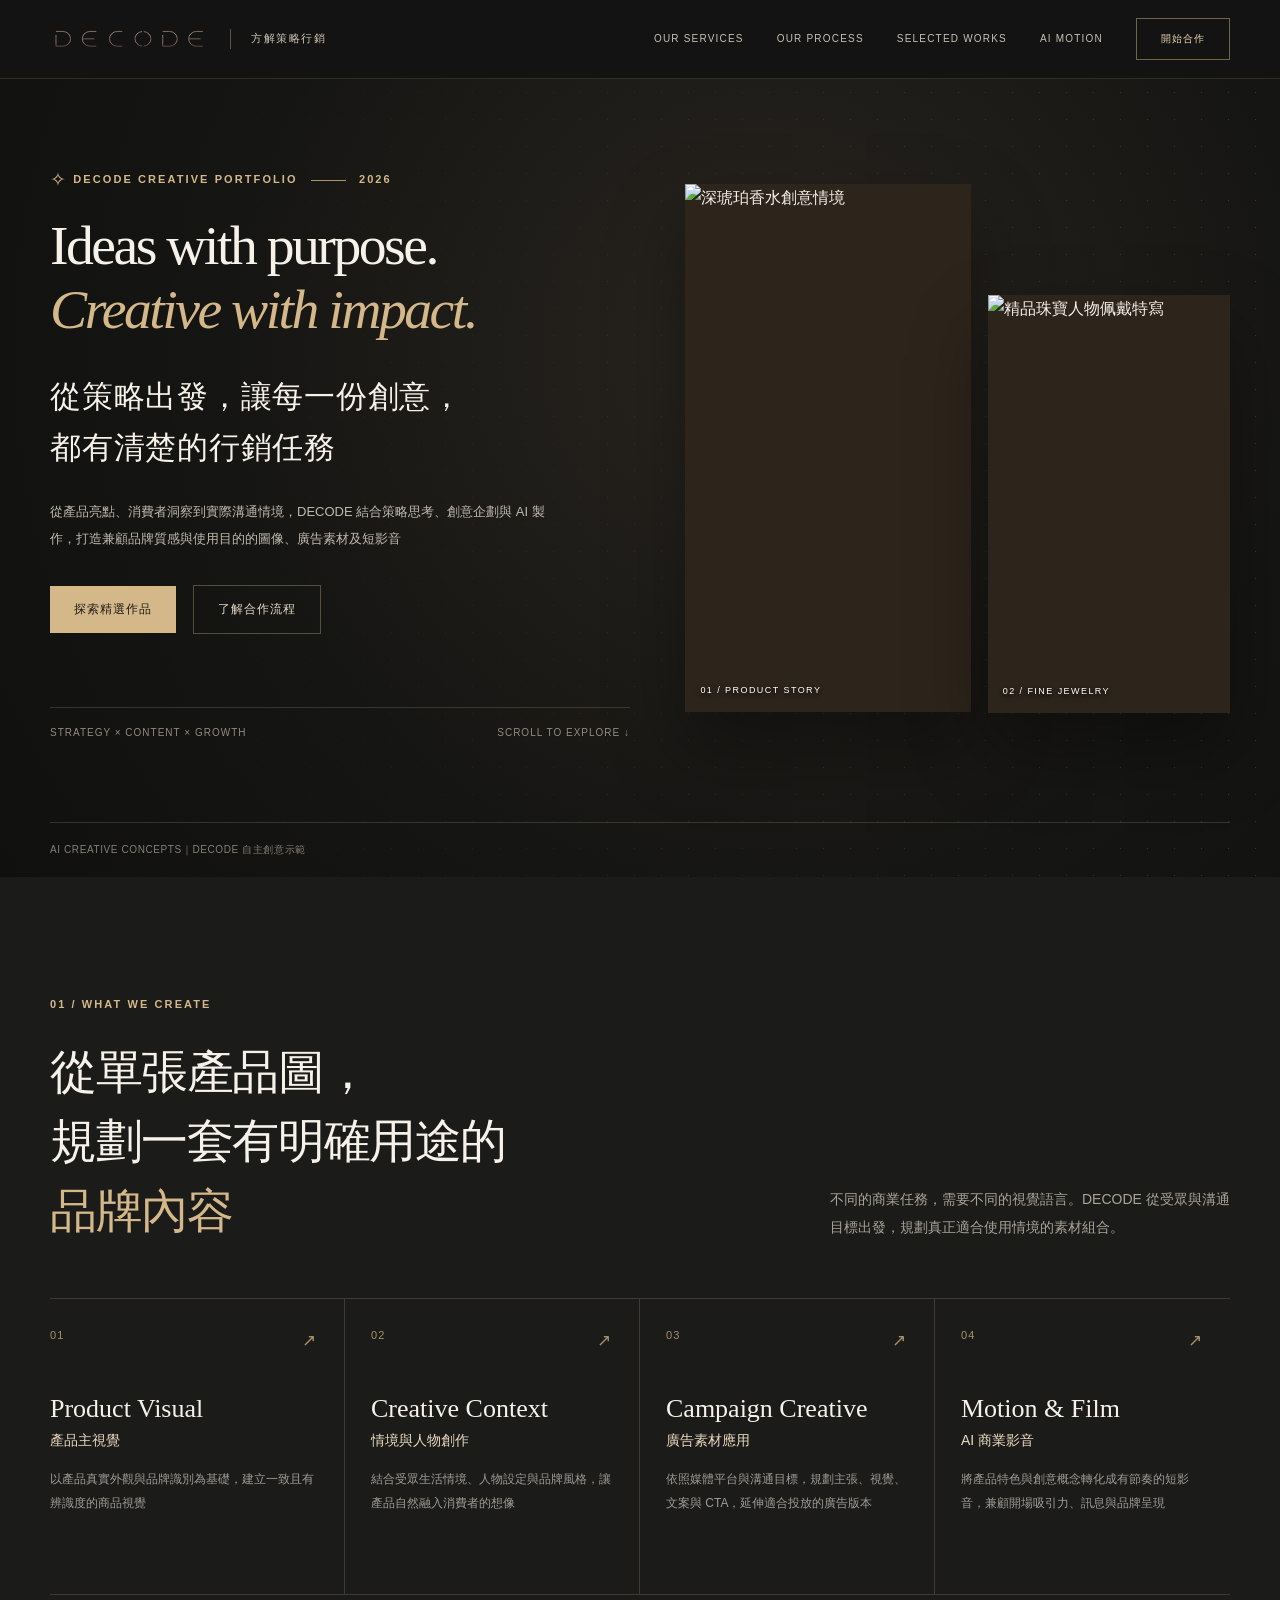
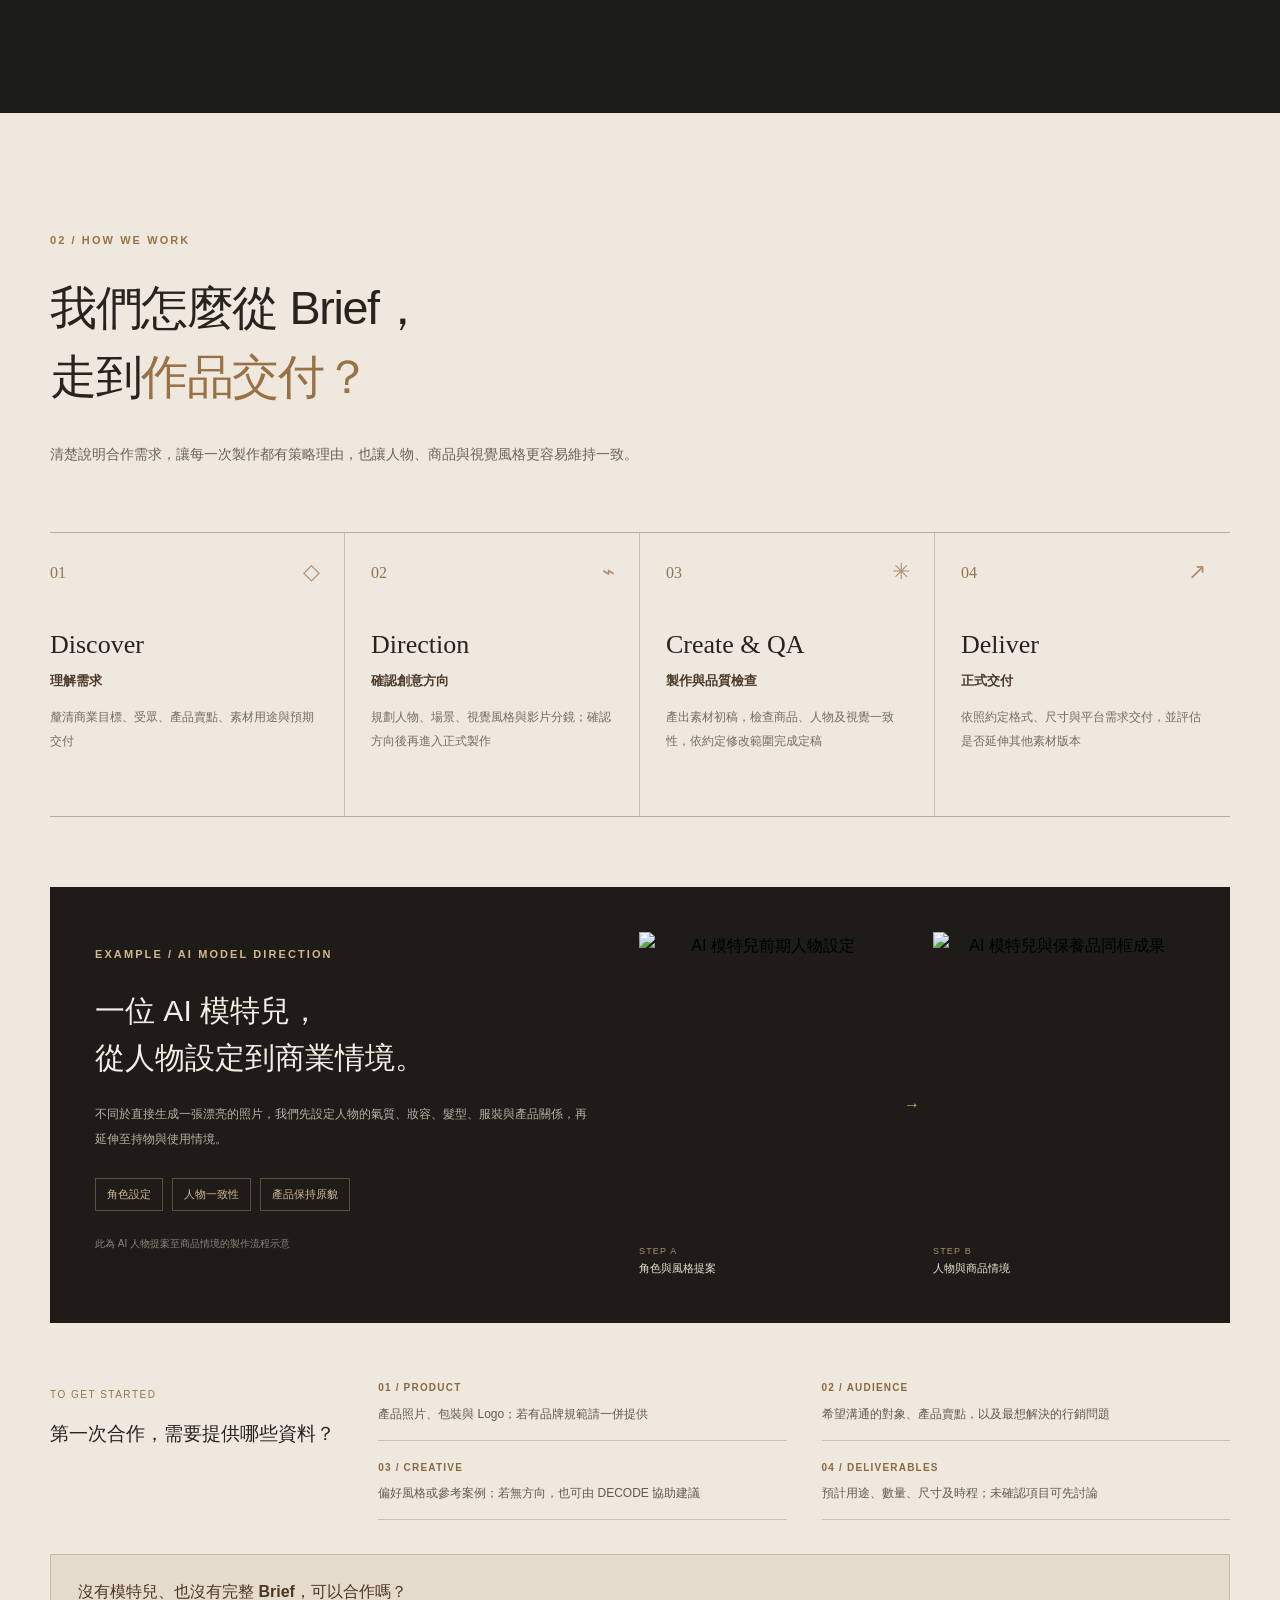
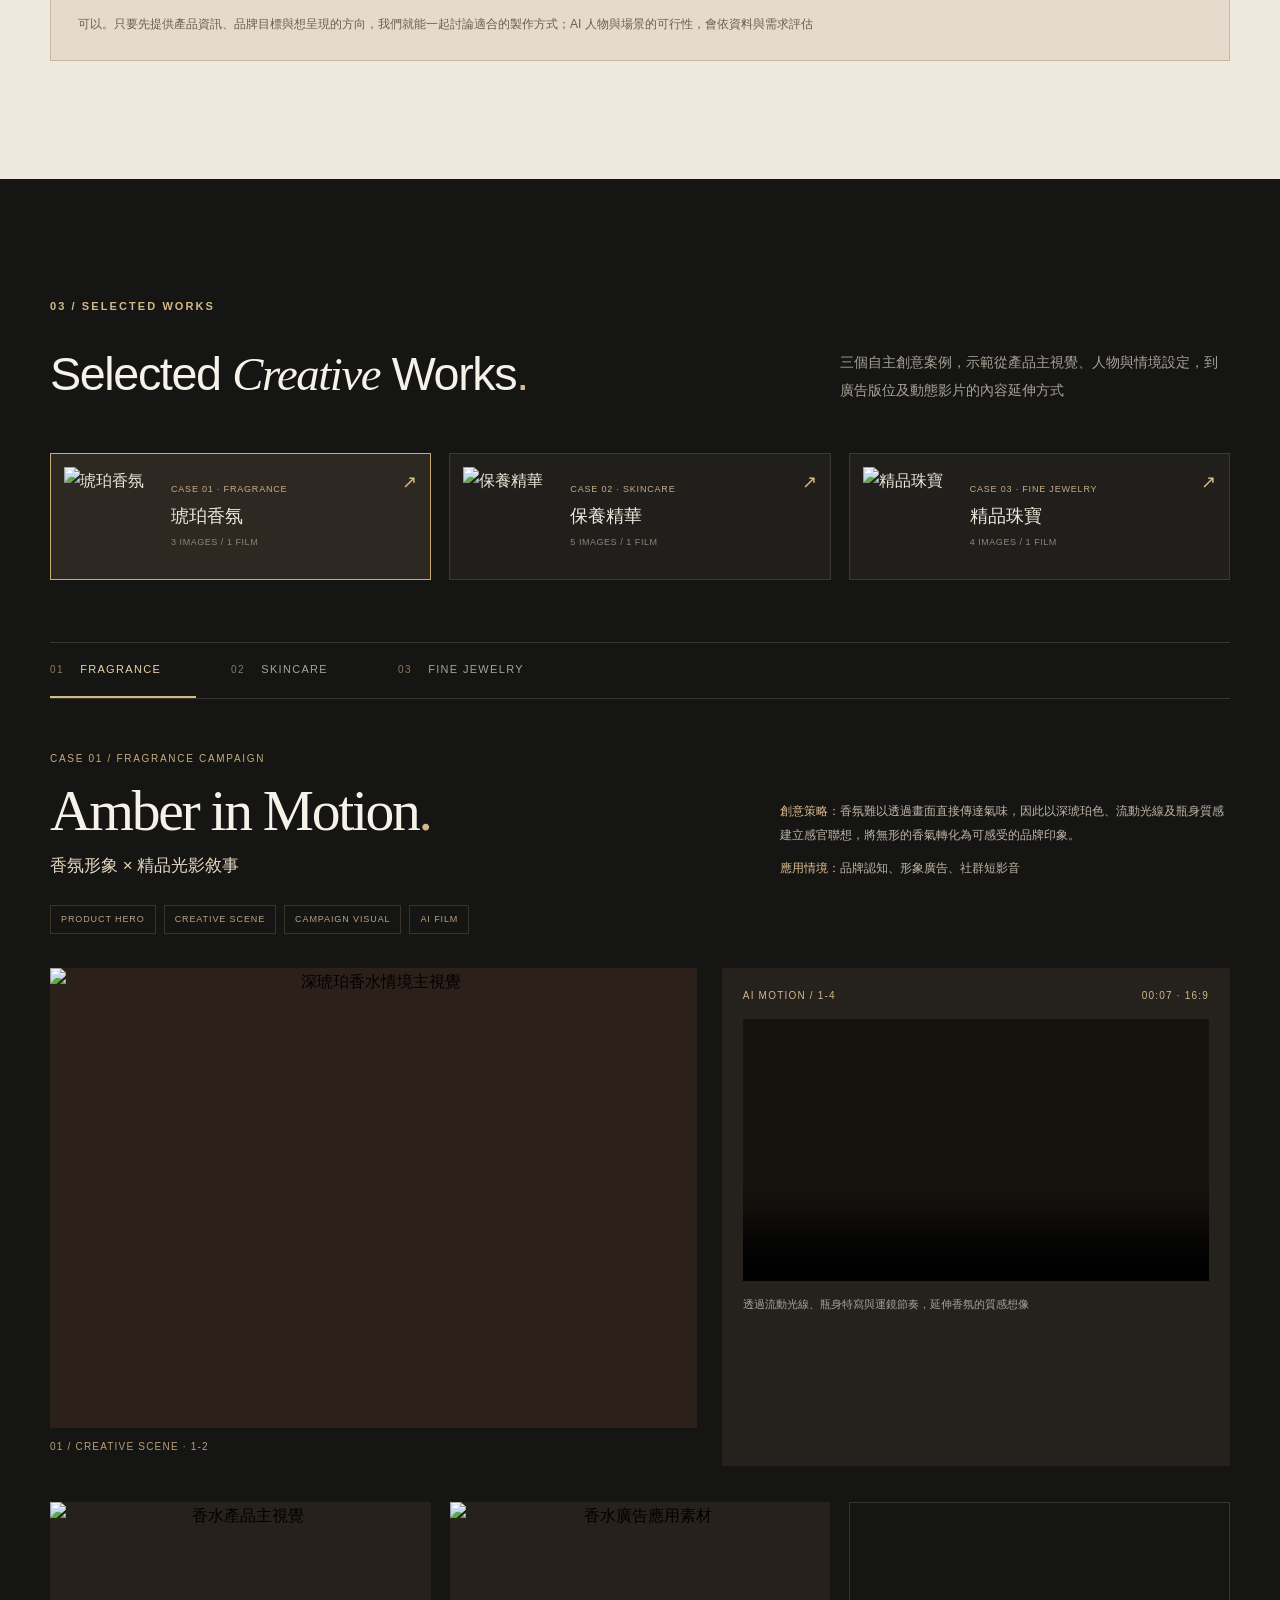
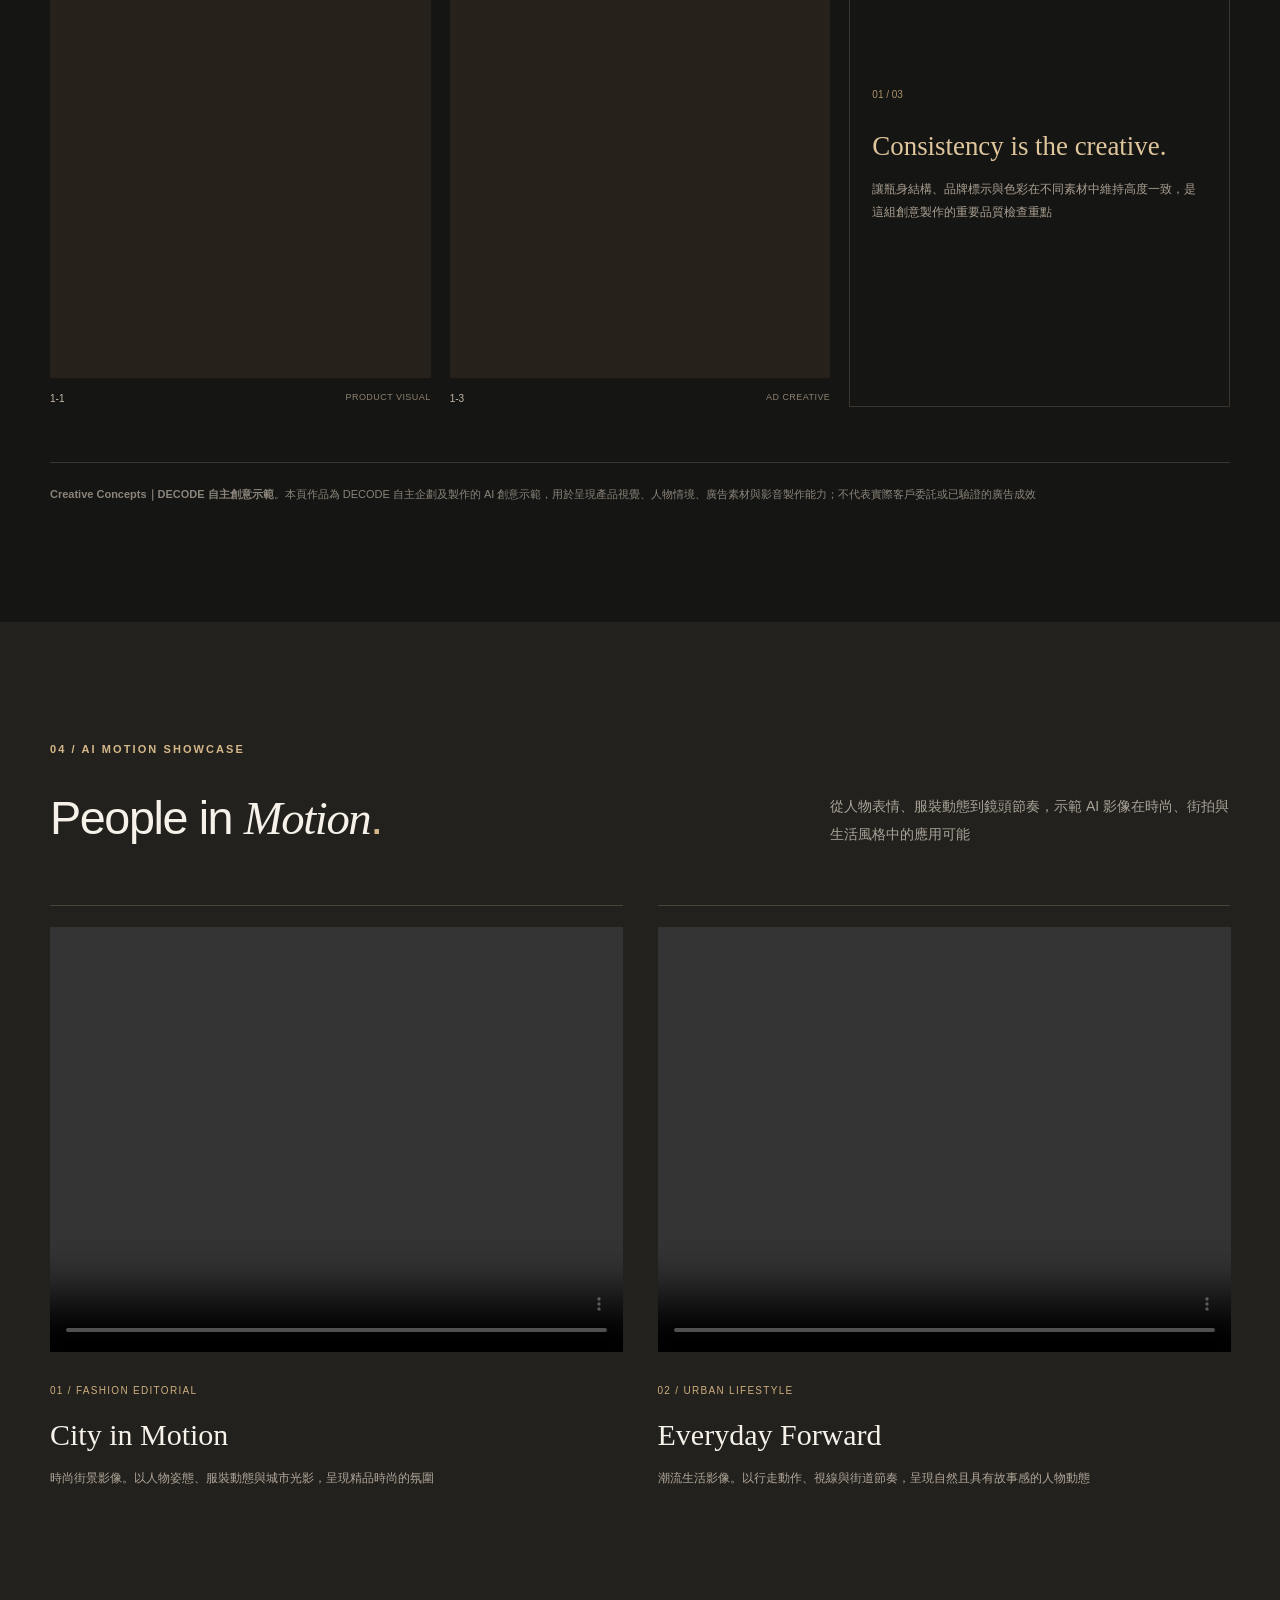
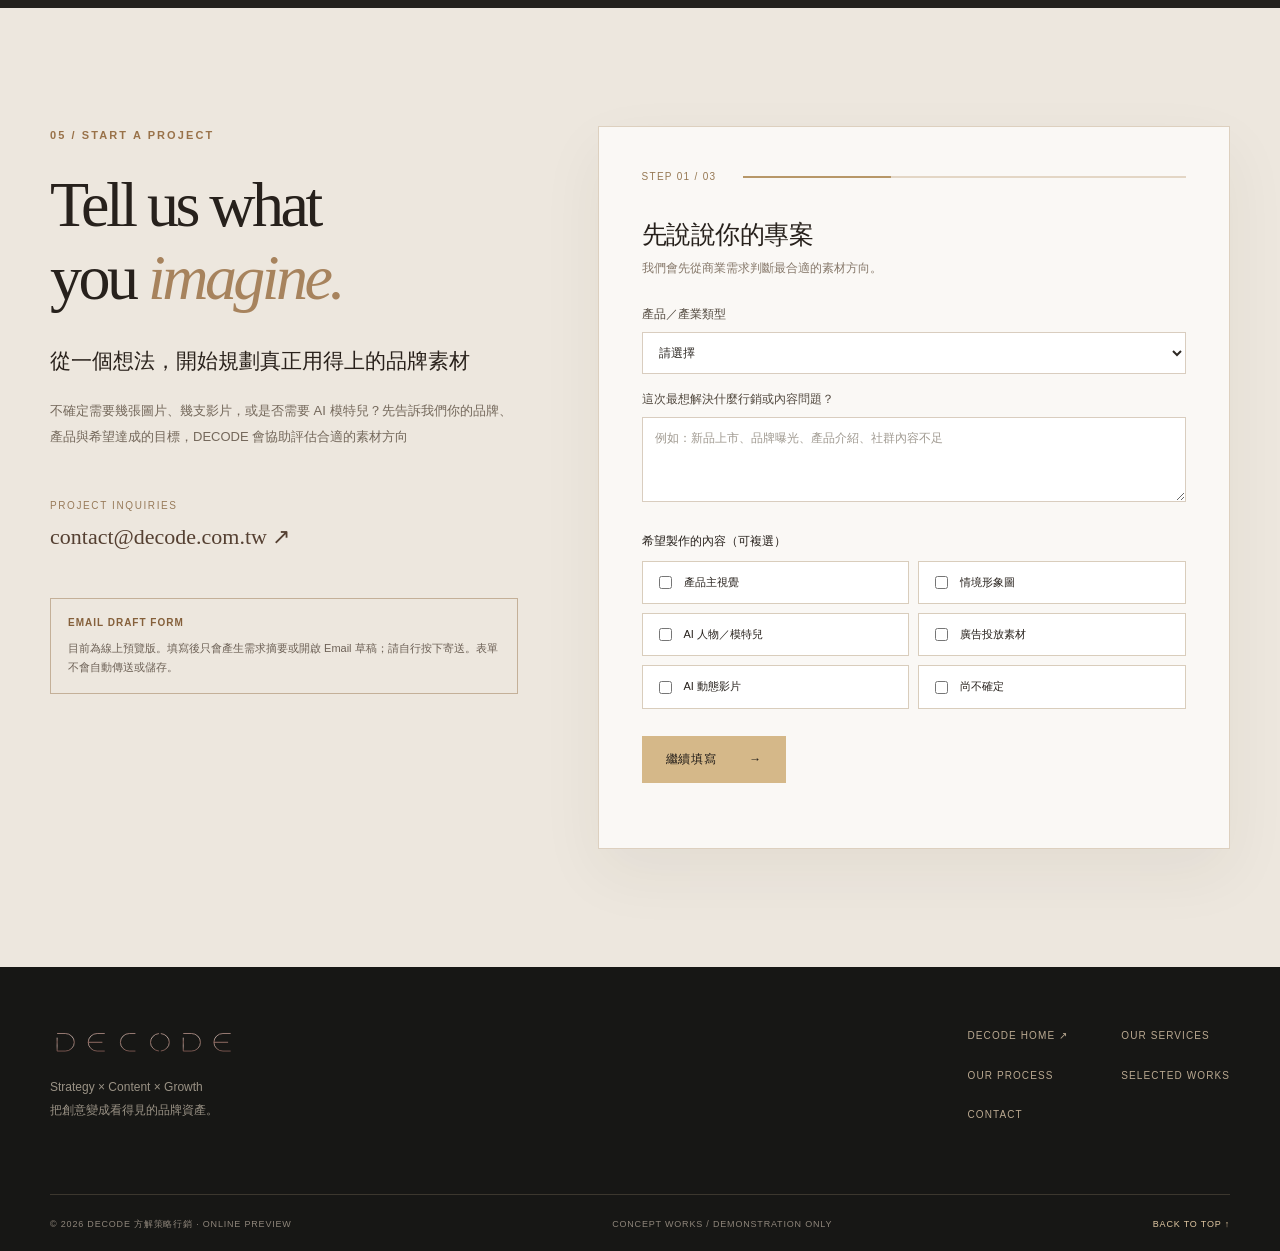
==== cases-preview/index.html @ 217113fa "Apply reviewed CASES V3 copy and approved inquiry form changes; preserve undecided content" ====
<!doctype html>
<html lang="zh-Hant">
<head>
<meta charset="utf-8">
<meta name="viewport" content="width=device-width, initial-scale=1">
<meta name="theme-color" content="#151515"><meta name="robots" content="noindex,nofollow">
<meta name="description" content="DECODE 方解策略行銷｜AI 靜態與動態產品視覺作品、品牌創意製作流程與合作洽詢。">
<title>CASES｜DECODE 方解策略行銷 — 線上預覽</title>
<link rel="icon" href="/assets/decode-rose-gold.svg" type="image/svg+xml"><link rel="preconnect" href="https://d2ol7oe51mr4n9.cloudfront.net" crossorigin>
<style>
:root{--dark:#151513;--dark2:#1d1d1b;--dark3:#25241f;--gold:#d5b889;--gold-soft:#e6d1b4;--ivory:#f6f1e9;--sand:#e9e2d7;--ink:#27231f;--muted:#ada89f;--hairline:rgba(225,201,162,.18);--serif:Georgia,'Times New Roman',serif;--sans:'Noto Sans TC','Microsoft JhengHei','PingFang TC',Arial,sans-serif}
*,*:before,*:after{box-sizing:border-box}html{scroll-behavior:smooth;scroll-padding-top:90px}body{margin:0;background:var(--dark);color:var(--ivory);font-family:var(--sans);line-height:1.75;-webkit-font-smoothing:antialiased}img,video{max-width:100%}img{display:block}a{text-decoration:none;color:inherit}button,input,textarea,select{font:inherit}button{cursor:pointer}button:disabled{cursor:not-allowed}a:focus-visible,button:focus-visible,input:focus-visible,textarea:focus-visible,select:focus-visible{outline:2px solid var(--gold);outline-offset:3px}.sr-only{position:absolute;width:1px;height:1px;overflow:hidden;clip:rect(0,0,0,0);white-space:nowrap}.skip-link{position:absolute;top:-100px;left:15px;z-index:100;background:var(--gold);padding:8px 14px;color:#111}.skip-link:focus{top:5px}.container{width:min(1360px,calc(100% - 100px));margin:0 auto}.accent{color:var(--gold)}.eyebrow{color:var(--gold);font-size:11px;letter-spacing:.19em;font-weight:600;margin:0 0 25px;line-height:1.65}.preview-strip{height:29px;background:#c9aa79;color:#171411;font-size:10px;letter-spacing:.15em;font-weight:700;display:flex;gap:10px;align-items:center;justify-content:center}.preview-dot{width:5px;height:5px;border-radius:50%;background:#312419}.preview-zh{opacity:.75;letter-spacing:.07em;font-weight:500}.header{position:sticky;top:0;z-index:50;background:rgba(20,20,19,.95);border-bottom:1px solid rgba(240,214,172,.14);backdrop-filter:blur(16px)}.header-inner{height:78px;display:flex;align-items:center;justify-content:space-between}.brand{display:flex;align-items:center;gap:21px}.brand img{width:159px;height:auto}.brand-suffix{border-left:1px solid #bfa7836e;padding-left:20px;color:#d1c6b8;font-size:11px;letter-spacing:.14em;white-space:nowrap}.site-menu{display:flex;align-items:center;gap:33px}.site-menu a{font-size:10px;letter-spacing:.12em;color:#cbc1b4;transition:color .2s}.site-menu a:hover{color:var(--gold)}.site-menu .nav-cta{border:1px solid #c9ad7888;padding:11px 18px;color:#ead5b4}.nav-cta span{margin-left:16px}.menu-toggle{display:none}
/* hero */
.hero{min-height:755px;position:relative;overflow:hidden;background:radial-gradient(circle at 60% 34%,#29251f 0%,#151513 58%,#10110f 100%)}.hero-noise{position:absolute;inset:0;opacity:.2;pointer-events:none;background-image:radial-gradient(#e0b37c 0.65px,transparent 0.65px);background-size:27px 27px;mask-image:linear-gradient(90deg,transparent,black)}.hero-inner{display:grid;grid-template-columns:1.08fr 1fr;gap:4%;align-items:center;padding-top:91px;padding-bottom:80px}.hero-copy{z-index:2;position:relative}.small-diamond{font-size:19px;font-weight:400;vertical-align:middle;line-height:0}.decor-line{display:inline-block;width:35px;height:1px;background:#ad946b;vertical-align:middle;margin:0 8px}.hero h1{font-family:var(--serif);font-size:clamp(49px,4.35vw,76px);line-height:1.15;letter-spacing:-.045em;font-weight:400;margin:0 0 31px;white-space:nowrap}.hero h1 em{color:var(--gold);font-weight:400}.hero-zh{font-size:clamp(22px,2.4vw,32px);font-weight:400;letter-spacing:.025em;line-height:1.65;margin:0 0 24px}.hero-zh span{display:block}.hero-desc{max-width:520px;font-size:13px;line-height:2.1;color:#c0b9af}.hero-actions{display:flex;align-items:center;gap:17px;margin-top:33px}.btn{display:inline-flex;justify-content:space-between;align-items:center;gap:32px;min-height:46px;padding:13px 24px;font-size:12px;letter-spacing:.08em;border:none;transition:background .2s,transform .2s}.btn:hover{transform:translateY(-2px)}.btn-gold{background:var(--gold);color:#211c18}.btn-gold:hover{background:#eacb9f}.btn-line{border:1px solid #a9977b6e;color:#e6d9c7;background:transparent}.btn-line:hover{border-color:var(--gold);background:#cbaa7820}.hero-bottom-line{display:flex;justify-content:space-between;gap:15px;border-top:1px solid var(--hairline);max-width:580px;padding-top:16px;margin-top:73px;color:#938b80;font-size:10px;letter-spacing:.1em}.hero-gallery{height:550px;position:relative;display:flex;align-items:center;gap:17px}.hero-panel{overflow:hidden;position:relative;background:#2d241b;box-shadow:0 35px 70px rgba(0,0,0,.35)}.hero-panel img{width:100%;height:100%;object-fit:cover}.hero-panel-main{width:53%;height:96%;transform:translateY(-8px)}.hero-panel-side{width:45%;height:76%;transform:translateY(48px)}.hero-panel-main img{object-position:center}.hero-panel-side img{object-position:center}.hero-panel span{position:absolute;bottom:13px;left:15px;font-size:9px;letter-spacing:.16em;color:white;text-shadow:0 2px 5px black}.hero-square{width:100px;height:100px;border:1px solid #c0a47699;position:absolute;right:-30px;top:-17px;z-index:-1}.hero-stat{display:flex;gap:48px;align-items:center;justify-content:flex-start;padding:20px 0 24px;border-top:1px solid var(--hairline);color:#b3a89c;font-size:10px;letter-spacing:.15em}.hero-stat strong{font-size:18px;font-family:var(--serif);color:var(--gold);margin-right:8px;font-weight:400}.stat-note{margin-left:auto;color:#847f76;font-size:9px;letter-spacing:.04em}
/* shared */
.section{padding:118px 0}.section-heading{margin-bottom:52px}.section-heading h2{font-size:clamp(30px,3.65vw,52px);line-height:1.48;font-weight:450;letter-spacing:-.03em;margin:0}.section-heading h2 em{font-family:var(--serif);font-weight:400}.section-desc{color:#a9a398;max-width:480px;font-size:14px;line-height:2;margin:28px 0 0}.split-heading{display:flex;align-items:end;justify-content:space-between;gap:55px}.split-heading .section-desc{max-width:400px;margin-bottom:5px}
/* caps */
.capabilities{background:#1b1b19}.cap-grid{display:grid;grid-template-columns:repeat(4,minmax(0,1fr));border-top:1px solid var(--hairline);border-bottom:1px solid var(--hairline)}.cap-item{min-height:295px;padding:27px 27px 26px 0;border-right:1px solid var(--hairline)}.cap-item:not(:first-child){padding-left:26px}.cap-item:last-child{border-right:0}.cap-count{color:#a98f68;font-size:11px;letter-spacing:.1em;display:flex;justify-content:space-between;margin-bottom:38px}.cap-count span{font-size:17px}.cap-item h3{font-family:var(--serif);font-size:26px;line-height:1.2;font-weight:400;margin:0 0 3px}.cap-zh{font-size:14px;margin:0 0 15px;color:#eddbc2}.cap-item>p:last-child{font-size:12px;line-height:2;color:#9e9c95;margin:0}
/* process */
.process{background:#eee8df;color:var(--ink)}.process .eyebrow,.process .accent{color:#9a7145}.process .section-desc{color:#6c6258;max-width:650px}.process-rail{display:grid;grid-template-columns:repeat(4,minmax(0,1fr));margin-top:64px;border-top:1px solid #b9ab9a;border-bottom:1px solid #b9ab9a}.process-rail article{position:relative;min-height:283px;padding:26px 26px 26px 0;border-right:1px solid #c8bdaf}.process-rail article:not(:first-child){padding-left:26px}.process-rail article:last-child{border-right:0}.process-no{font-family:var(--serif);color:#947350;font-size:16px}.process-icon{position:absolute;right:24px;top:20px;font-size:22px;color:#af9070}.process-rail h3{font-family:var(--serif);font-size:26px;font-weight:400;margin:35px 0 0}.process-zh{font-size:13px;font-weight:600;color:#4d3a2a;margin:2px 0 13px}.process-rail p:last-child{font-size:12px;color:#746b62;line-height:2;margin:0}.process-demo{margin-top:70px;background:#1e1b18;color:#f4eee6;padding:45px;display:grid;grid-template-columns:.95fr 1.05fr;gap:50px;align-items:center}.demo-copy h3{font-size:clamp(22px,2.35vw,35px);line-height:1.55;font-weight:400;margin:0 0 20px}.demo-copy>p:not(.eyebrow){font-size:12px;line-height:2.15;color:#b9b1a6}.demo-copy .eyebrow{color:var(--gold)}.mini-list{display:flex;flex-wrap:wrap;gap:9px;margin-top:25px}.mini-list span{font-size:11px;border:1px solid #bc9f7565;padding:6px 11px;color:#d3b994}.demo-copy .process-disclaimer{font-size:10px!important;margin-top:22px;color:#8c857d!important}.demo-images{display:grid;grid-template-columns:1fr 20px 1fr;gap:11px;align-items:center}.demo-images figure{margin:0;min-width:0}.demo-images figure button{padding:0;background:none;border:0;display:block;width:100%;overflow:hidden}.demo-images img{width:100%;height:300px;object-fit:cover;transition:transform .4s}.demo-images button:hover img{transform:scale(1.035)}.demo-images figcaption{display:flex;flex-direction:column;color:#eee3d2;font-size:11px;margin-top:12px;line-height:1.7}.demo-images figcaption span{color:#a78f6f;letter-spacing:.13em;font-size:9px}.demo-arrow{color:#d3ac72;text-align:center}.brief-needs{display:grid;grid-template-columns:.35fr 1fr;gap:30px;padding-top:56px}.brief-title>span{color:#95734b;letter-spacing:.15em;font-size:10px}.brief-title h3{font-size:19px;font-weight:500;margin:10px 0}.needs-grid{display:grid;grid-template-columns:1fr 1fr;gap:18px 35px}.needs-grid>div{padding-bottom:15px;border-bottom:1px solid #cec2b4;display:flex;flex-direction:column;gap:7px}.needs-grid b{font-size:10px;letter-spacing:.12em;color:#8c683f}.needs-grid span{font-size:12px;color:#645950}
/* works */
.works{background:#151513}.works .section-heading{margin-bottom:44px}.works .section-desc{max-width:390px}.case-overview{display:grid;grid-template-columns:repeat(3,1fr);gap:18px;margin-bottom:62px}.overview-item{border:1px solid #77705e57;background:#201f1b;color:#eee7dc;display:flex;align-items:center;text-align:left;gap:17px;padding:13px;min-width:0;transition:background .2s,border .2s}.overview-item:hover,.overview-item.is-current{background:#2d2922;border-color:#cbaa72}.overview-thumb{flex:0 0 90px;width:90px;height:99px;overflow:hidden}.overview-thumb img{width:100%;height:100%;object-fit:cover}.overview-item>div:nth-child(2){display:flex;flex-direction:column;gap:3px;min-width:0}.overview-item span:not(.overview-arrow){font-size:9px;letter-spacing:.09em;color:#c6ac86}.overview-item strong{font-size:18px;font-weight:400}.overview-item small{font-size:9px;letter-spacing:.06em;color:#8e867a}.overview-item .overview-arrow{margin-left:auto;align-self:start;color:var(--gold);font-size:18px}.case-tabs{display:flex;gap:0;border-top:1px solid var(--hairline);border-bottom:1px solid var(--hairline)}.case-tab{background:none;border:0;border-bottom:2px solid transparent;padding:17px 35px;color:#a9a296;font-size:11px;letter-spacing:.12em}.case-tab:first-child{padding-left:0}.case-tab[aria-selected=true]{color:#e9d1ab;border-bottom-color:var(--gold)}.case-tab b{font-size:10px;color:#8d7857;font-weight:400;margin-right:12px}.case-panel{animation:fadein .25s ease}@keyframes fadein{from{opacity:.7;transform:translateY(5px)}to{opacity:1;transform:translateY(0)}}.case-panel[hidden]{display:none}.case-head{display:flex;justify-content:space-between;align-items:end;gap:60px;margin:44px 0 24px}.case-index{font-size:10px;letter-spacing:.17em;color:#c9ac7b}.case-head h3{font-family:var(--serif);font-size:clamp(36px,4.5vw,66px);font-weight:400;letter-spacing:-.04em;margin:7px 0 6px;line-height:1.16}.case-zh{font-size:17px;color:#e6d7c1;margin:0}.case-head>p{font-size:13px;color:#aaa198;max-width:405px;line-height:2;margin:0}.deliverables{display:flex;flex-wrap:wrap;gap:8px;margin-bottom:34px}.deliverables span{border:1px solid #7c67485e;color:#baa384;font-size:9px;letter-spacing:.1em;padding:6px 10px}.case-main-grid{display:grid;grid-template-columns:1.12fr .88fr;gap:25px}.case-primary-photo{min-width:0}.case-primary-photo button{display:block;width:100%;padding:0;border:0;overflow:hidden;background:#2c211a;height:460px}.case-primary-photo img{width:100%;height:100%;object-fit:cover;object-position:center 42%;transition:transform .45s}.case-primary-photo button:hover img{transform:scale(1.04)}.case-primary-photo>p{font-size:10px;letter-spacing:.12em;color:#b99d76}.case-film{background:#25221e;padding:19px 21px 15px;min-width:0;display:flex;flex-direction:column}.case-film-head{display:flex;justify-content:space-between;gap:15px;color:#d3b48a;font-size:10px;letter-spacing:.12em;margin-bottom:14px}.case-film video{max-height:370px;height:370px;width:100%;object-fit:contain;background:#10100f}.case-film>p{font-size:11px;color:#a7a099;line-height:1.9;margin:13px 0 0}.case-film .landscape-film{object-fit:contain;max-height:320px}.case-main-grid.jewelry-layout .case-film{justify-content:center}.qa-note{display:block;color:#e5bb8b;margin-top:5px}.thumb-grid{display:grid;gap:19px;margin-top:36px}.thumb-grid.grid-3{grid-template-columns:1fr 1fr 1fr}.thumb-grid.grid-4{grid-template-columns:repeat(4,1fr)}.thumb-grid.grid-5{grid-template-columns:repeat(5,1fr)}.thumb-grid figure{margin:0;min-width:0}.thumb-grid figure button{width:100%;display:block;border:0;padding:0;background:#27211c;overflow:hidden;aspect-ratio:4/5}.thumb-grid figure button img{width:100%;height:100%;object-fit:cover;transition:transform .45s}.thumb-grid figure button:hover img{transform:scale(1.04)}.thumb-grid figcaption{display:flex;justify-content:space-between;gap:10px;font-size:10px;color:#c4b8a8;padding-top:12px}.thumb-grid figcaption span{font-size:9px;letter-spacing:.05em;color:#8d8070}.story-copy{padding:22px;border:1px solid var(--hairline);display:flex;flex-direction:column;justify-content:center;min-height:260px}.story-count{color:#ac916c;font-size:10px}.story-copy h4{font-family:var(--serif);font-size:clamp(18px,2.1vw,29px);line-height:1.4;font-weight:400;margin:25px 0 12px;color:#dfc69c}.story-copy p{font-size:12px;color:#aa9f91;line-height:1.9;margin:0}.works-footnote{border-top:1px solid var(--hairline);font-size:11px;color:#8b857b;margin:55px 0 0;padding-top:22px}
/* motion */
.motion{background:#23211d}.motion-grid{display:grid;grid-template-columns:1fr 1fr;gap:35px}.motion-grid article{border-top:1px solid #a48e724f;padding-top:21px}.motion-frame{height:425px;background:#171512;display:flex;align-items:center;justify-content:center}.motion-frame video{width:100%;height:100%;object-fit:contain}.motion-meta{padding:23px 0 0}.motion-meta>span{font-size:10px;letter-spacing:.13em;color:#cdae7e}.motion-meta h3{font-family:var(--serif);font-weight:400;font-size:30px;margin:6px 0}.motion-meta p{font-size:12px;color:#b1a79a;max-width:440px;line-height:1.9;margin:0}
/* form */
.inquiry{background:#ede7de;color:#27211c}.inquiry-wrap{display:grid;grid-template-columns:.85fr 1.15fr;gap:80px;align-items:start}.inquiry .eyebrow{color:#997249}.inquiry h2{font-family:var(--serif);font-size:clamp(48px,5vw,79px);letter-spacing:-.055em;line-height:1.14;font-weight:400;margin:0 0 28px}.inquiry h2 em{color:#a7835d}.inquiry-zh{font-size:21px;color:#29211b;margin:0 0 18px}.inquiry-intro>p:not(.eyebrow):not(.inquiry-zh){font-size:13px;line-height:2.05;color:#74685b}.inquiry-contact{display:flex;flex-direction:column;gap:3px;margin-top:46px}.inquiry-contact span{font-size:10px;letter-spacing:.16em;color:#987b5a}.inquiry-contact a{font-size:22px;font-family:var(--serif);color:#554032}.demo-note{margin-top:42px;padding:15px 17px;border:1px solid #c4b098;display:flex;flex-direction:column;gap:7px}.demo-note b{font-size:10px;color:#85603b;letter-spacing:.1em}.demo-note span{font-size:11px;line-height:1.8;color:#6d6156}.form-card{background:#faf8f5;border:1px solid #ddd0bf;padding:41px 43px 39px;min-height:590px;box-shadow:0 24px 60px rgba(59,44,26,.06)}.form-progress{display:flex;align-items:center;gap:27px;margin-bottom:31px;font-size:10px;letter-spacing:.13em;color:#967853}.progress-track{height:2px;background:#e3d6c5;flex:1}.progress-track i{display:block;width:33.33%;height:100%;background:#b79768;transition:width .25s}.form-step{padding:0;margin:0;border:0;min-width:0}.form-step[hidden]{display:none}.form-step legend{font-size:25px;letter-spacing:-.02em;font-weight:500;line-height:1.5;padding:0;margin:0 0 4px}.step-subtitle{font-size:12px;color:#86786a;margin:0 0 25px}.form-step label:not(.check-card){display:block;font-size:12px;color:#51483e;margin:15px 0 7px}.form-step>label{font-weight:500}.form-step .form-label{display:block;font-size:12px;font-weight:500;margin:20px 0 9px}.req{color:#a57943}.form-step input:not([type=checkbox]):not([type=radio]),.form-step select,.form-step textarea{width:100%;min-height:42px;background:#fff;border:1px solid #d9cdbf;border-radius:0;color:#2e2924;padding:10px 12px;font-size:12px;resize:vertical}.form-step input::placeholder,.form-step textarea::placeholder{color:#a09a91}.form-step textarea{min-height:80px}.check-grid{display:grid;grid-template-columns:1fr 1fr;gap:9px}.form-step .check-card{border:1px solid #d9cdbc;background:#fff;padding:11px 12px;display:flex;align-items:center;gap:9px;cursor:pointer;margin:0;font-size:11px}.check-card input{accent-color:#9d7746}.check-card:has(input:checked){background:#f2e8d8;border-color:#b08d63}.radio-row{display:flex;gap:14px;flex-wrap:wrap}.radio-row label{display:flex!important;align-items:center;gap:5px;margin:0!important;cursor:pointer;font-size:12px}.radio-row input{accent-color:#9d7746}.form-actions{display:flex;justify-content:space-between;align-items:center;margin-top:27px}.btn-back{background:none;color:#806b54;border:0;padding:11px 2px;font-size:12px}.form-status{min-height:20px;color:#9b4f3a;font-size:12px;margin-top:6px}.form-complete{text-align:center}.form-complete[hidden]{display:none}.complete-icon{width:51px;height:51px;margin:15px auto 12px;border:1px solid #ab936e;border-radius:50%;display:grid;place-items:center;color:#9d7749;font-size:20px}.form-complete h3{font-size:23px;font-weight:450;margin:0}.form-complete p{font-size:12px;color:#7b7063}.form-complete pre{white-space:pre-wrap;overflow-wrap:anywhere;text-align:left;background:#f1e9dd;border:1px solid #ded0c0;font-family:var(--sans);font-size:11px;line-height:1.9;padding:17px;max-height:280px;overflow:auto}.complete-actions{display:flex;flex-wrap:wrap;justify-content:center;gap:10px}.form-complete .btn-line{color:#664b34;border-color:#baa487}.restart-form{background:none;border:0;border-bottom:1px solid #806749;font-size:12px;color:#6e553a;margin:24px auto 0;padding:0 0 3px}
/* footer */
.footer{background:#171715;padding:60px 0 18px}.footer-top{display:flex;justify-content:space-between;gap:30px;padding-bottom:60px}.footer-logo{width:188px}.footer-top p{color:#9a9285;font-size:12px;line-height:1.9;margin-top:18px}.footer-links{display:grid;grid-template-columns:1fr 1fr;gap:12px 45px}.footer-links a{color:#baa991;letter-spacing:.11em;font-size:10px}.footer-bottom{border-top:1px solid var(--hairline);display:flex;justify-content:space-between;gap:20px;flex-wrap:wrap;color:#8e857a;letter-spacing:.09em;font-size:9px;padding-top:22px}.footer-bottom a{color:#dfc6a1}
/* lightbox */
#lightbox{max-width:min(1100px,96vw);max-height:96vh;background:#171717;color:#f0e3d4;border:1px solid #6a5e50;padding:45px 25px 20px;overflow:auto;box-shadow:0 25px 110px #0009}#lightbox::backdrop{background:#050504df;backdrop-filter:blur(7px)}.lightbox-close{position:absolute;right:10px;top:4px;border:0;color:#e6d0b0;background:none;font-size:37px;line-height:1.2}.lightbox-content img{width:auto;height:auto;max-width:100%;max-height:calc(90vh - 118px);object-fit:contain;margin:auto}.lightbox-foot{display:flex;justify-content:space-between;gap:16px;flex-wrap:wrap;margin-top:14px;font-size:12px;color:#cfb895}.lightbox-foot a{border-bottom:1px solid #cfb895}
/* responsive */
@media(max-width:1200px){.container{width:min(100% - 64px,1200px)}.site-menu{gap:18px}.site-menu a{font-size:9px}.hero h1{font-size:clamp(43px,4.4vw,58px)}.hero-gallery{height:490px}.hero-stat{gap:30px}.inquiry-wrap{gap:45px}}
@media(max-width:900px){.container{width:calc(100% - 48px)}.header-inner{height:69px}.menu-toggle{display:flex;width:38px;height:38px;border:1px solid #7a6a55;background:none;align-items:center;justify-content:center;flex-direction:column;gap:6px}.menu-toggle span:not(.sr-only){height:1px;background:#d6bd98;width:18px}.site-menu{display:none;position:absolute;top:69px;left:0;right:0;background:#1b1a17;padding:18px 24px 25px;border-bottom:1px solid #8f7859}.site-menu.open{display:flex;flex-direction:column;align-items:stretch;gap:18px}.site-menu a{font-size:12px}.site-menu .nav-cta{width:fit-content}.hero-inner{grid-template-columns:1fr;padding-top:68px;gap:34px}.hero-gallery{height:450px;max-width:720px;width:100%;margin:auto}.hero-copy{max-width:760px}.hero h1{font-size:clamp(43px,7.2vw,70px)}.hero-bottom-line{margin-top:40px}.hero-stat{flex-wrap:wrap}.stat-note{width:100%;margin-left:0}.cap-grid{grid-template-columns:1fr 1fr}.cap-item:nth-child(2){border-right:0}.cap-item:nth-child(1),.cap-item:nth-child(2){border-bottom:1px solid var(--hairline)}.cap-item:nth-child(3){padding-left:0}.process-rail{grid-template-columns:1fr 1fr}.process-rail article:nth-child(2){border-right:0}.process-rail article:nth-child(1),.process-rail article:nth-child(2){border-bottom:1px solid #c8bdaf}.process-rail article:nth-child(3){padding-left:0}.process-demo{grid-template-columns:1fr;gap:25px}.brief-needs{grid-template-columns:1fr}.case-overview{grid-template-columns:1fr 1fr 1fr}.overview-item{gap:8px;padding:9px}.overview-thumb{width:60px;flex-basis:60px;height:76px}.overview-item strong{font-size:14px}.overview-item span:not(.overview-arrow){font-size:7px}.overview-item small{font-size:8px}.case-head{flex-direction:column;align-items:start;gap:15px}.case-head>p{max-width:740px}.case-main-grid{grid-template-columns:1fr 1fr}.case-primary-photo button{height:430px}.case-film video{height:335px;max-height:335px}.thumb-grid.grid-5{grid-template-columns:repeat(4,1fr)}.thumb-grid.grid-5 .story-copy{grid-column:span 4;min-height:auto}.inquiry-wrap{grid-template-columns:1fr}.inquiry-intro{max-width:720px}.inquiry h2{font-size:63px}}
@media(max-width:650px){.container{width:calc(100% - 36px)}.preview-strip{font-size:8px;gap:6px;letter-spacing:.07em}.preview-zh{font-size:8px}.brand{gap:11px}.brand img{width:137px}.brand-suffix{font-size:9px;padding-left:11px}.hero-inner{padding-top:55px;padding-bottom:45px}.hero h1{font-size:clamp(35px,8.1vw,55px);white-space:normal;letter-spacing:-.045em}.hero-zh{font-size:21px}.hero-desc{font-size:12px}.desktop-only{display:none}.hero-gallery{height:325px;gap:11px}.hero-panel-main{width:56%}.hero-panel-side{width:42%;transform:translateY(25px)}.hero-square{right:-8px;width:70px;height:70px}.hero-bottom-line{margin-top:38px;font-size:9px}.hero-actions{gap:10px}.hero-actions .btn{padding:12px 13px;gap:8px;font-size:11px}.hero-stat{gap:9px 21px}.hero-stat span{font-size:8px}.hero-stat strong{font-size:16px;margin-right:5px}.section{padding:74px 0}.split-heading{display:block}.section-heading{margin-bottom:34px}.section-heading h2{font-size:32px}.section-desc{font-size:12px;margin-top:21px}.cap-grid{grid-template-columns:1fr 1fr}.cap-item{padding:17px 14px 15px 0;min-height:280px}.cap-item:not(:first-child){padding-left:14px}.cap-item:nth-child(3){padding-left:0}.cap-item h3{font-size:22px}.cap-zh{font-size:13px}.cap-item>p:last-child{font-size:11px}.cap-count{margin-bottom:30px}.process-rail article{padding:18px 14px 18px 0;min-height:275px}.process-rail article:not(:first-child){padding-left:14px}.process-rail article:nth-child(3){padding-left:0}.process-rail h3{font-size:24px;margin-top:34px}.process-rail p:last-child{font-size:11px}.process-demo{padding:23px 19px}.demo-copy h3{font-size:24px}.demo-images{grid-template-columns:1fr 12px 1fr;gap:5px}.demo-images img{height:210px}.demo-images figcaption{font-size:10px}.brief-needs{padding-top:42px;gap:18px}.needs-grid{gap:17px;grid-template-columns:1fr}.case-overview{display:grid;grid-template-columns:1fr;gap:10px;margin-bottom:30px}.overview-thumb{width:70px;flex-basis:70px;height:76px}.overview-item{padding:8px 12px;gap:15px}.overview-item strong{font-size:17px}.overview-item span:not(.overview-arrow){font-size:9px}.case-tabs{overflow:auto;white-space:nowrap;scrollbar-width:thin}.case-tab{padding:16px 21px;font-size:10px;flex:0 0 auto}.case-head{margin:29px 0 20px}.case-head h3{font-size:clamp(35px,9vw,49px)}.case-zh{font-size:14px}.case-head>p{font-size:12px}.deliverables{margin-bottom:22px}.case-main-grid{grid-template-columns:1fr}.case-primary-photo button{height:430px}.case-film{padding:17px}.case-film video{height:360px;max-height:360px}.case-film .landscape-film{height:240px;max-height:240px}.thumb-grid{gap:11px;margin-top:23px}.thumb-grid.grid-3,.thumb-grid.grid-4,.thumb-grid.grid-5{grid-template-columns:1fr 1fr}.thumb-grid.grid-5 .story-copy{grid-column:span 2}.thumb-grid figcaption{flex-direction:column;gap:1px;font-size:10px}.thumb-grid figcaption span{font-size:8px}.story-copy{min-height:210px;padding:17px}.story-copy h4{font-size:24px}.works-footnote{font-size:10px;margin-top:34px}.motion-grid{grid-template-columns:1fr;gap:33px}.motion-frame{height:430px}.inquiry h2{font-size:58px}.inquiry-zh{font-size:17px}.form-card{padding:25px 18px;min-height:0}.form-step legend{font-size:22px}.check-grid{gap:7px}.check-card{padding:10px 6px!important;font-size:10px!important}.form-actions .btn{padding:12px 14px}.footer-top{flex-direction:column;padding-bottom:36px}.footer-links{grid-template-columns:1fr 1fr}.footer-bottom{gap:12px;flex-direction:column}.lightbox-content img{max-height:calc(85vh - 120px)}}
@media(prefers-reduced-motion:reduce){html{scroll-behavior:auto}*,*::before,*::after{animation-duration:.01ms!important;transition-duration:.01ms!important}}


/* Film sources were updated to landscape; never stretch or pad the frame excessively. */
.case-film video,.case-film .landscape-film{height:auto!important;max-height:none!important;aspect-ratio:16/9;object-fit:contain;width:100%;background:#16130f}
@media(max-width:650px){.case-film{padding:12px}.case-film video,.case-film .landscape-film{height:auto!important;max-height:none!important}}

/* CASES V3: updates approved in the 2026-10-27 copy review. */
.site-menu .nav-cta{display:inline-flex;justify-content:center;text-align:center;min-width:94px}
.hero-actions .btn{justify-content:center;text-align:center;gap:0}
.hero-note-only{justify-content:flex-start;padding-top:18px;padding-bottom:19px}
.hero-note-only .stat-note{margin-left:0;width:auto;font-size:10px;line-height:1.75;letter-spacing:.06em}
.brief-faq{margin-top:34px;padding:23px 27px;border:1px solid #c9b8a0;background:#e5dbcd}
.brief-faq h3{font-weight:550;font-size:16px;color:#4c3522;margin:0 0 7px}
.brief-faq p{font-size:12px;color:#6a5d4e;line-height:1.95;max-width:930px;margin:0}
.case-head>.case-strategy{max-width:450px;flex:0 1 450px;min-width:0;font-size:12px;line-height:1.95;color:#bfb5a8}
.case-strategy p{margin:0 0 10px}
.case-strategy p:last-child{margin-bottom:0}
.case-strategy strong{color:#debd91;font-weight:550}
#budget-custom[hidden]{display:none}
@media(max-width:900px){.case-head>.case-strategy{max-width:740px;flex:auto}}
@media(max-width:650px){.brief-faq{padding:20px}.hero-note-only .stat-note{font-size:9px}.case-head>.case-strategy{font-size:12px}}
</style>

</head>
<body>
<a href="#main" class="skip-link">跳至主要內容</a>
<header class="header" id="top">
  <div class="container header-inner">
    <a href="/" class="brand" aria-label="DECODE 官網首頁"><img src="/assets/decode-rose-gold.svg" alt="DECODE"><span class="brand-suffix">方解策略行銷</span></a>
    <button class="menu-toggle" type="button" aria-expanded="false" aria-controls="site-menu"><span></span><span></span><span class="sr-only">開啟選單</span></button>
    <nav id="site-menu" class="site-menu" aria-label="作品集導覽">
      <a href="#capabilities">OUR SERVICES</a><a href="#process">OUR PROCESS</a><a href="#works">SELECTED WORKS</a><a href="#motion">AI MOTION</a><a class="nav-cta" href="#inquiry">開始合作</a>
    </nav>
  </div>
</header>
<main id="main">
<!-- HERO -->
<section class="hero" aria-labelledby="hero-title">
  <div class="hero-noise" aria-hidden="true"></div>
  <div class="container hero-inner">
    <div class="hero-copy">
      <p class="eyebrow"><span class="small-diamond">✧</span> DECODE CREATIVE PORTFOLIO <span class="decor-line"></span> 2026</p>
      <h1 id="hero-title">Ideas with purpose.<br><em>Creative with impact.</em></h1>
      <p class="hero-zh">從策略出發，讓每一份創意，<span>都有清楚的行銷任務</span></p>
      <p class="hero-desc">從產品亮點、消費者洞察到實際溝通情境，DECODE 結合策略思考、創意企劃與 AI 製作，打造兼顧品牌質感與使用目的的圖像、廣告素材及短影音</p>
      <div class="hero-actions"><a class="btn btn-gold" href="#works">探索精選作品</a><a class="btn btn-line" href="#process">了解合作流程</a></div>
      <div class="hero-bottom-line"><span>STRATEGY × CONTENT × GROWTH</span><span>SCROLL TO EXPLORE ↓</span></div>
    </div>
    <div class="hero-gallery" aria-label="DECODE AI 商品視覺作品精選">
      <div class="hero-panel hero-panel-main"><img src="https://d2ol7oe51mr4n9.cloudfront.net/user_3Jb85Thbp6wwOYRd5nIaoln4p3W/a1b08d0f-031f-40a5-8eb1-95a1266fb8d3.png" alt="深琥珀香水創意情境" decoding="async"><span>01 / PRODUCT STORY</span></div>
      <div class="hero-panel hero-panel-side"><img src="https://d2ol7oe51mr4n9.cloudfront.net/user_3Jb85Thbp6wwOYRd5nIaoln4p3W/a7b4a59f-0c3b-477f-a677-2d8c60a0c71b.png" alt="精品珠寶人物佩戴特寫" decoding="async"><span>02 / FINE JEWELRY</span></div>
      <div class="hero-square" aria-hidden="true"></div>
    </div>
  </div>
  <div class="container hero-stat hero-note-only"><span class="stat-note">AI CREATIVE CONCEPTS｜DECODE 自主創意示範</span></div>
</section>

<!-- CAPABILITY -->
<section class="section capabilities" id="capabilities">
  <div class="container">
    <div class="section-heading split-heading"><div><p class="eyebrow">01 / WHAT WE CREATE</p><h2>從單張產品圖，<br>規劃一套有明確用途的<br><span class="accent">品牌內容</span></h2></div><p class="section-desc">不同的商業任務，需要不同的視覺語言。DECODE 從受眾與溝通目標出發，規劃真正適合使用情境的素材組合。</p></div>
    <div class="cap-grid">
      <article class="cap-item"><div class="cap-count">01 <span>↗</span></div><h3>Product Visual</h3><p class="cap-zh">產品主視覺</p><p>以產品真實外觀與品牌識別為基礎，建立一致且有辨識度的商品視覺</p></article>
      <article class="cap-item"><div class="cap-count">02 <span>↗</span></div><h3>Creative Context</h3><p class="cap-zh">情境與人物創作</p><p>結合受眾生活情境、人物設定與品牌風格，讓產品自然融入消費者的想像</p></article>
      <article class="cap-item"><div class="cap-count">03 <span>↗</span></div><h3>Campaign Creative</h3><p class="cap-zh">廣告素材應用</p><p>依照媒體平台與溝通目標，規劃主張、視覺、文案與 CTA，延伸適合投放的廣告版本</p></article>
      <article class="cap-item"><div class="cap-count">04 <span>↗</span></div><h3>Motion & Film</h3><p class="cap-zh">AI 商業影音</p><p>將產品特色與創意概念轉化成有節奏的短影音，兼顧開場吸引力、訊息與品牌呈現</p></article>
    </div>
  </div>
</section>

<!-- PROCESS -->
<section class="section process" id="process">
  <div class="container">
    <div class="section-heading"><p class="eyebrow">02 / HOW WE WORK</p><h2>我們怎麼從 Brief，<br>走到<span class="accent">作品交付？</span></h2><p class="section-desc">清楚說明合作需求，讓每一次製作都有策略理由，也讓人物、商品與視覺風格更容易維持一致。</p></div>
    <div class="process-rail" aria-label="四階段製作流程">
      <article><span class="process-no">01</span><span class="process-icon">◇</span><h3>Discover</h3><p class="process-zh">理解需求</p><p>釐清商業目標、受眾、產品賣點、素材用途與預期交付</p></article>
      <article><span class="process-no">02</span><span class="process-icon">⌁</span><h3>Direction</h3><p class="process-zh">確認創意方向</p><p>規劃人物、場景、視覺風格與影片分鏡；確認方向後再進入正式製作</p></article>
      <article><span class="process-no">03</span><span class="process-icon">✳</span><h3>Create & QA</h3><p class="process-zh">製作與品質檢查</p><p>產出素材初稿，檢查商品、人物及視覺一致性，依約定修改範圍完成定稿</p></article>
      <article><span class="process-no">04</span><span class="process-icon">↗</span><h3>Deliver</h3><p class="process-zh">正式交付</p><p>依照約定格式、尺寸與平台需求交付，並評估是否延伸其他素材版本</p></article>
    </div>
    <div class="process-demo">
      <div class="demo-copy"><p class="eyebrow">EXAMPLE / AI MODEL DIRECTION</p><h3>一位 AI 模特兒，<br>從人物設定到商業情境。</h3><p>不同於直接生成一張漂亮的照片，我們先設定人物的氣質、妝容、髮型、服裝與產品關係，再延伸至持物與使用情境。</p><div class="mini-list"><span>角色設定</span><span>人物一致性</span><span>產品保持原貌</span></div><p class="process-disclaimer">此為 AI 人物提案至商品情境的製作流程示意</p></div>
      <div class="demo-images">
        <figure><button data-lightbox data-src="https://d2ol7oe51mr4n9.cloudfront.net/user_3Jb85Thbp6wwOYRd5nIaoln4p3W/cbe02f85-c6ea-400b-a66c-b64027bc5598.png" data-title="前期角色設定｜2-4 AI 模特兒建議"><img src="https://d2ol7oe51mr4n9.cloudfront.net/user_3Jb85Thbp6wwOYRd5nIaoln4p3W/cbe02f85-c6ea-400b-a66c-b64027bc5598.png" alt="AI 模特兒前期人物設定"></button><figcaption><span>STEP A</span>角色與風格提案</figcaption></figure>
        <span class="demo-arrow" aria-hidden="true">→</span>
        <figure><button data-lightbox data-src="https://d2ol7oe51mr4n9.cloudfront.net/user_3Jb85Thbp6wwOYRd5nIaoln4p3W/47b2d31a-29d8-475c-97b0-1dfb30aa85b6.png" data-title="延伸情境成果｜2-5 人物手持商品"><img src="https://d2ol7oe51mr4n9.cloudfront.net/user_3Jb85Thbp6wwOYRd5nIaoln4p3W/47b2d31a-29d8-475c-97b0-1dfb30aa85b6.png" alt="AI 模特兒與保養品同框成果"></button><figcaption><span>STEP B</span>人物與商品情境</figcaption></figure>
      </div>
    </div>
    <div class="brief-needs"><div class="brief-title"><span>TO GET STARTED</span><h3>第一次合作，需要提供哪些資料？</h3></div><div class="needs-grid"><div><b>01 / PRODUCT</b><span>產品照片、包裝與 Logo；若有品牌規範請一併提供</span></div><div><b>02 / AUDIENCE</b><span>希望溝通的對象、產品賣點，以及最想解決的行銷問題</span></div><div><b>03 / CREATIVE</b><span>偏好風格或參考案例；若無方向，也可由 DECODE 協助建議</span></div><div><b>04 / DELIVERABLES</b><span>預計用途、數量、尺寸及時程；未確認項目可先討論</span></div></div></div>
    <div class="brief-faq"><h3>沒有模特兒、也沒有完整 Brief，可以合作嗎？</h3><p>可以。只要先提供產品資訊、品牌目標與想呈現的方向，我們就能一起討論適合的製作方式；AI 人物與場景的可行性，會依資料與需求評估</p></div>
  </div>
</section>

<!-- CASES -->
<section class="section works" id="works">
  <div class="container">
    <div class="section-heading split-heading"><div><p class="eyebrow">03 / SELECTED WORKS</p><h2>Selected <em>Creative</em> Works<span class="accent">.</span></h2></div><p class="section-desc">三個自主創意案例，示範從產品主視覺、人物與情境設定，到廣告版位及動態影片的內容延伸方式</p></div>
    <div class="case-overview">
      <button class="overview-item is-current" data-case-target="perfume"><div class="overview-thumb"><img src="https://d2ol7oe51mr4n9.cloudfront.net/user_3Jb85Thbp6wwOYRd5nIaoln4p3W/a1b08d0f-031f-40a5-8eb1-95a1266fb8d3.png" alt="琥珀香氛"></div><div><span>CASE 01 · FRAGRANCE</span><strong>琥珀香氛</strong><small>3 IMAGES / 1 FILM</small></div><span class="overview-arrow">↗</span></button>
      <button class="overview-item" data-case-target="skincare"><div class="overview-thumb"><img src="https://d2ol7oe51mr4n9.cloudfront.net/user_3Jb85Thbp6wwOYRd5nIaoln4p3W/47b2d31a-29d8-475c-97b0-1dfb30aa85b6.png" alt="保養精華"></div><div><span>CASE 02 · SKINCARE</span><strong>保養精華</strong><small>5 IMAGES / 1 FILM</small></div><span class="overview-arrow">↗</span></button>
      <button class="overview-item" data-case-target="jewelry"><div class="overview-thumb"><img src="https://d2ol7oe51mr4n9.cloudfront.net/user_3Jb85Thbp6wwOYRd5nIaoln4p3W/a7b4a59f-0c3b-477f-a677-2d8c60a0c71b.png" alt="精品珠寶"></div><div><span>CASE 03 · FINE JEWELRY</span><strong>精品珠寶</strong><small>4 IMAGES / 1 FILM</small></div><span class="overview-arrow">↗</span></button>
    </div>
    <div class="case-tabs" role="tablist" aria-label="選擇產品作品系列">
      <button class="case-tab" id="tab-perfume" role="tab" aria-controls="panel-perfume" aria-selected="true" tabindex="0" data-case-target="perfume"><b>01</b> FRAGRANCE</button>
      <button class="case-tab" id="tab-skincare" role="tab" aria-controls="panel-skincare" aria-selected="false" tabindex="-1" data-case-target="skincare"><b>02</b> SKINCARE</button>
      <button class="case-tab" id="tab-jewelry" role="tab" aria-controls="panel-jewelry" aria-selected="false" tabindex="-1" data-case-target="jewelry"><b>03</b> FINE JEWELRY</button>
    </div>
    <div class="case-panels" id="case-panels">
      <article class="case-panel" id="panel-perfume" role="tabpanel" aria-labelledby="tab-perfume" data-case="perfume">
        <div class="case-head"><div><span class="case-index">CASE 01 / FRAGRANCE CAMPAIGN</span><h3>Amber in Motion<span class="accent">.</span></h3><p class="case-zh">香氛形象 × 精品光影敘事</p></div><div class="case-strategy"><p><strong>創意策略：</strong>香氛難以透過畫面直接傳達氣味，因此以深琥珀色、流動光線及瓶身質感建立感官聯想，將無形的香氣轉化為可感受的品牌印象。</p><p><strong>應用情境：</strong>品牌認知、形象廣告、社群短影音</p></div></div>
        <div class="deliverables"><span>PRODUCT HERO</span><span>CREATIVE SCENE</span><span>CAMPAIGN VISUAL</span><span>AI FILM</span></div>
        <div class="case-main-grid"><div class="case-primary-photo"><button data-lightbox data-src="https://d2ol7oe51mr4n9.cloudfront.net/user_3Jb85Thbp6wwOYRd5nIaoln4p3W/a1b08d0f-031f-40a5-8eb1-95a1266fb8d3.png" data-title="1-2｜香水情境圖"><img src="https://d2ol7oe51mr4n9.cloudfront.net/user_3Jb85Thbp6wwOYRd5nIaoln4p3W/a1b08d0f-031f-40a5-8eb1-95a1266fb8d3.png" alt="深琥珀香水情境主視覺" loading="lazy"></button><p>01 / CREATIVE SCENE · 1-2</p></div><div class="case-film"><div class="case-film-head"><span>AI MOTION / 1-4</span><span>00:07 · 16:9</span></div><video controls preload="none" playsinline poster="https://d2ol7oe51mr4n9.cloudfront.net/user_3Jb85Thbp6wwOYRd5nIaoln4p3W/a1b08d0f-031f-40a5-8eb1-95a1266fb8d3.png" aria-label="1-4 香水影音"><source src="https://d2ol7oe51mr4n9.cloudfront.net/user_3Jb85Thbp6wwOYRd5nIaoln4p3W/bd8f7cee-6c13-476b-9b74-d05438773cb2.mp4" type="video/mp4">您的瀏覽器不支援影片播放。</video><p>透過流動光線、瓶身特寫與運鏡節奏，延伸香氛的質感想像</p></div></div>
        <div class="thumb-grid grid-3"><figure><button data-lightbox data-src="https://d2ol7oe51mr4n9.cloudfront.net/user_3Jb85Thbp6wwOYRd5nIaoln4p3W/034d57e7-b586-4ffb-9695-6a173f88d603.png" data-title="1-1｜香水產品圖"><img src="https://d2ol7oe51mr4n9.cloudfront.net/user_3Jb85Thbp6wwOYRd5nIaoln4p3W/034d57e7-b586-4ffb-9695-6a173f88d603.png" loading="lazy" alt="香水產品主視覺"></button><figcaption>1-1 <span>PRODUCT VISUAL</span></figcaption></figure><figure><button data-lightbox data-src="https://d2ol7oe51mr4n9.cloudfront.net/user_3Jb85Thbp6wwOYRd5nIaoln4p3W/6b13d703-443d-403e-811e-5a02f919c7e5.png" data-title="1-3｜香水投廣素材"><img src="https://d2ol7oe51mr4n9.cloudfront.net/user_3Jb85Thbp6wwOYRd5nIaoln4p3W/6b13d703-443d-403e-811e-5a02f919c7e5.png" loading="lazy" alt="香水廣告應用素材"></button><figcaption>1-3 <span>AD CREATIVE</span></figcaption></figure><figure class="story-copy"><span class="story-count">01 / 03</span><h4>Consistency is the creative.</h4><p>讓瓶身結構、品牌標示與色彩在不同素材中維持高度一致，是這組創意製作的重要品質檢查重點</p></figure></div>
      </article>
      <article class="case-panel" id="panel-skincare" role="tabpanel" aria-labelledby="tab-skincare" data-case="skincare" hidden>
        <div class="case-head"><div><span class="case-index">CASE 02 / BEAUTY & SKINCARE</span><h3>A Moment for Yourself<span class="accent">.</span></h3><p class="case-zh">保養儀式 × 人物生活情境</p></div><div class="case-strategy"><p><strong>創意策略：</strong>從日常保養的情緒需求出發，以自然晨光、人物互動及真實產品呈現，將保養品與生活中的自我照顧時刻連結，建立親近且具有質感的產品印象。</p><p><strong>應用情境：</strong>品牌形象、產品溝通、社群影音</p></div></div>
        <div class="deliverables"><span>PRODUCT HERO</span><span>LIFESTYLE</span><span>AI MODEL</span><span>AD CREATIVE</span><span>AI FILM</span></div>
        <div class="case-main-grid"><div class="case-primary-photo"><button data-lightbox data-src="https://d2ol7oe51mr4n9.cloudfront.net/user_3Jb85Thbp6wwOYRd5nIaoln4p3W/47b2d31a-29d8-475c-97b0-1dfb30aa85b6.png" data-title="2-5｜保養品人物手持商品"><img src="https://d2ol7oe51mr4n9.cloudfront.net/user_3Jb85Thbp6wwOYRd5nIaoln4p3W/47b2d31a-29d8-475c-97b0-1dfb30aa85b6.png" loading="lazy" alt="AI 模特兒手持保養精華"></button><p>01 / MODEL × PRODUCT · 2-5</p></div><div class="case-film"><div class="case-film-head"><span>AI MOTION / 2-7</span><span>00:15 · 16:9</span></div><video controls preload="none" playsinline poster="https://d2ol7oe51mr4n9.cloudfront.net/user_3Jb85Thbp6wwOYRd5nIaoln4p3W/e85549ed-440f-49ac-bd96-af2ec882af4c.png" aria-label="2-7 保養品影音"><source src="https://d2ol7oe51mr4n9.cloudfront.net/user_3Jb85Thbp6wwOYRd5nIaoln4p3W/8579a57e-ec7e-4e85-8548-f327619613e0.mp4" type="video/mp4">您的瀏覽器不支援影片播放。</video><p>以晨光、人物與精華液為主要視覺元素，呈現日常保養情境</p></div></div>
        <div class="thumb-grid grid-5"><figure><button data-lightbox data-src="https://d2ol7oe51mr4n9.cloudfront.net/user_3Jb85Thbp6wwOYRd5nIaoln4p3W/a03b38ef-f0bd-40c6-80a4-2a57ff5cbea0.png" data-title="2-1｜保養品產品圖"><img src="https://d2ol7oe51mr4n9.cloudfront.net/user_3Jb85Thbp6wwOYRd5nIaoln4p3W/a03b38ef-f0bd-40c6-80a4-2a57ff5cbea0.png" loading="lazy" alt="精華液產品主視覺"></button><figcaption>2-1 <span>PRODUCT</span></figcaption></figure><figure><button data-lightbox data-src="https://d2ol7oe51mr4n9.cloudfront.net/user_3Jb85Thbp6wwOYRd5nIaoln4p3W/dd1edf6e-b174-4c17-ac8a-e357921ba453.png" data-title="2-2｜保養品產品情境"><img src="https://d2ol7oe51mr4n9.cloudfront.net/user_3Jb85Thbp6wwOYRd5nIaoln4p3W/dd1edf6e-b174-4c17-ac8a-e357921ba453.png" loading="lazy" alt="精華液情境視覺"></button><figcaption>2-2 <span>SCENE</span></figcaption></figure><figure><button data-lightbox data-src="https://d2ol7oe51mr4n9.cloudfront.net/user_3Jb85Thbp6wwOYRd5nIaoln4p3W/5fc4a059-afea-4cad-8f99-3a651294ebe7.png" data-title="2-6｜保養品人物保養情境"><img src="https://d2ol7oe51mr4n9.cloudfront.net/user_3Jb85Thbp6wwOYRd5nIaoln4p3W/5fc4a059-afea-4cad-8f99-3a651294ebe7.png" loading="lazy" alt="人物保養生活情境"></button><figcaption>2-6 <span>LIFESTYLE</span></figcaption></figure><figure><button data-lightbox data-src="https://d2ol7oe51mr4n9.cloudfront.net/user_3Jb85Thbp6wwOYRd5nIaoln4p3W/b57d889e-5b0f-4c0a-89fb-cf0f924d95a4.png" data-title="2-3｜保養品投廣素材"><img src="https://d2ol7oe51mr4n9.cloudfront.net/user_3Jb85Thbp6wwOYRd5nIaoln4p3W/b57d889e-5b0f-4c0a-89fb-cf0f924d95a4.png" loading="lazy" alt="精華液廣告投放素材"></button><figcaption>2-3 <span>CAMPAIGN</span></figcaption></figure><figure class="story-copy"><span class="story-count">02 / 03</span><h4>Human first, product always.</h4><p>從角色設定延伸至人物持物與生活情境，並在製作過程核對瓶身比例、標示與人物一致性</p></figure></div>
      </article>
      <article class="case-panel" id="panel-jewelry" role="tabpanel" aria-labelledby="tab-jewelry" data-case="jewelry" hidden>
        <div class="case-head"><div><span class="case-index">CASE 03 / FINE JEWELRY</span><h3>Everyday Elegance<span class="accent">.</span></h3><p class="case-zh">珠寶細節 × 日常精品穿搭</p></div><div class="case-strategy"><p><strong>創意策略：</strong>透過寶石細節、金屬光澤與人物佩戴情境，結合產品價值感和穿搭想像，使珠寶不只是一件精緻商品，也是日常風格的一部分。</p><p><strong>應用情境：</strong>商品展示、精品形象、廣告素材</p></div></div>
        <div class="deliverables"><span>JEWELRY DETAIL</span><span>EDITORIAL SCENE</span><span>MODEL STYLING</span><span>AD CREATIVE</span><span>AI FILM</span></div>
        <div class="case-main-grid jewelry-layout"><div class="case-primary-photo"><button data-lightbox data-src="https://d2ol7oe51mr4n9.cloudfront.net/user_3Jb85Thbp6wwOYRd5nIaoln4p3W/a7b4a59f-0c3b-477f-a677-2d8c60a0c71b.png" data-title="3-3｜精品珠寶人物佩戴"><img src="https://d2ol7oe51mr4n9.cloudfront.net/user_3Jb85Thbp6wwOYRd5nIaoln4p3W/a7b4a59f-0c3b-477f-a677-2d8c60a0c71b.png" loading="lazy" alt="模特兒佩戴精緻圓形鑽石項鍊"></button><p>01 / FASHION EDITORIAL · 3-3</p></div><div class="case-film"><div class="case-film-head"><span>AI MOTION / 3-5</span><span>00:15 · 16:9</span></div><video class="landscape-film" controls preload="none" playsinline poster="https://d2ol7oe51mr4n9.cloudfront.net/user_3Jb85Thbp6wwOYRd5nIaoln4p3W/a7b4a59f-0c3b-477f-a677-2d8c60a0c71b.png" aria-label="3-5 精品珠寶影音"><source src="https://d2ol7oe51mr4n9.cloudfront.net/user_3Jb85Thbp6wwOYRd5nIaoln4p3W/142de934-e726-495b-a077-1658518e1c75.mp4" type="video/mp4">您的瀏覽器不支援影片播放。</video><p>以寶石光影與人物佩戴情境呈現珠寶細節，製作時重視吊墜輪廓、金屬色澤與比例檢查</p></div></div>
        <div class="thumb-grid grid-4"><figure><button data-lightbox data-src="https://d2ol7oe51mr4n9.cloudfront.net/user_3Jb85Thbp6wwOYRd5nIaoln4p3W/71642154-93fa-474f-a016-6ac15cf8c620.png" data-title="3-1｜精品產品圖"><img src="https://d2ol7oe51mr4n9.cloudfront.net/user_3Jb85Thbp6wwOYRd5nIaoln4p3W/71642154-93fa-474f-a016-6ac15cf8c620.png" loading="lazy" alt="圓形鑽石吊墜項鍊產品圖"></button><figcaption>3-1 <span>PRODUCT</span></figcaption></figure><figure><button data-lightbox data-src="https://d2ol7oe51mr4n9.cloudfront.net/user_3Jb85Thbp6wwOYRd5nIaoln4p3W/8cdba0c2-c424-4579-9d57-7c8dfcfcefc1.png" data-title="3-2｜精品產品情境"><img src="https://d2ol7oe51mr4n9.cloudfront.net/user_3Jb85Thbp6wwOYRd5nIaoln4p3W/8cdba0c2-c424-4579-9d57-7c8dfcfcefc1.png" loading="lazy" alt="珠寶放置在金色器皿上的情境"></button><figcaption>3-2 <span>EDITORIAL</span></figcaption></figure><figure><button data-lightbox data-src="https://d2ol7oe51mr4n9.cloudfront.net/user_3Jb85Thbp6wwOYRd5nIaoln4p3W/f66cf9b7-020c-4c72-8834-8194c2168fb8.png" data-title="3-4｜精品投廣素材"><img src="https://d2ol7oe51mr4n9.cloudfront.net/user_3Jb85Thbp6wwOYRd5nIaoln4p3W/f66cf9b7-020c-4c72-8834-8194c2168fb8.png" loading="lazy" alt="珠寶模特兒投廣素材"></button><figcaption>3-4 <span>CAMPAIGN</span></figcaption></figure><figure class="story-copy"><span class="story-count">03 / 03</span><h4>Details speak luxury.</h4><p>珠寶視覺重視材質、寶石細節與真實佩戴比例；精緻的產品呈現，比堆疊特效更能傳遞價值</p></figure></div>
      </article>
    </div>
    <p class="works-footnote"><strong>Creative Concepts｜DECODE 自主創意示範</strong>。本頁作品為 DECODE 自主企劃及製作的 AI 創意示範，用於呈現產品視覺、人物情境、廣告素材與影音製作能力；不代表實際客戶委託或已驗證的廣告成效</p>
  </div>
</section>

<!-- MOTION -->
<section class="section motion" id="motion"><div class="container">
  <div class="section-heading split-heading"><div><p class="eyebrow">04 / AI MOTION SHOWCASE</p><h2>People in <em>Motion</em><span class="accent">.</span></h2></div><p class="section-desc">從人物表情、服裝動態到鏡頭節奏，示範 AI 影像在時尚、街拍與生活風格中的應用可能</p></div>
  <div class="motion-grid"><article><div class="motion-frame"><video controls preload="metadata" playsinline aria-label="時尚精品人物影音"><source src="https://d2ol7oe51mr4n9.cloudfront.net/user_3Jb85Thbp6wwOYRd5nIaoln4p3W/c9246f72-08c4-4f19-8487-6ffadf1ffc2b.mp4" type="video/mp4"></video></div><div class="motion-meta"><span>01 / FASHION EDITORIAL</span><h3>City in Motion</h3><p>時尚街景影像。以人物姿態、服裝動態與城市光影，呈現精品時尚的氛圍</p></div></article><article><div class="motion-frame"><video controls preload="metadata" playsinline aria-label="潮流風格人物影音"><source src="https://d2ol7oe51mr4n9.cloudfront.net/user_3Jb85Thbp6wwOYRd5nIaoln4p3W/f910bdb1-8e52-4176-b728-ee21edacc3d4.mp4" type="video/mp4"></video></div><div class="motion-meta"><span>02 / URBAN LIFESTYLE</span><h3>Everyday Forward</h3><p>潮流生活影像。以行走動作、視線與街道節奏，呈現自然且具有故事感的人物動態</p></div></article></div>
</div></section>

<!-- INQUIRY -->
<section class="section inquiry" id="inquiry"><div class="container inquiry-wrap">
  <div class="inquiry-intro"><p class="eyebrow">05 / START A PROJECT</p><h2>Tell us what<br>you <em>imagine.</em></h2><p class="inquiry-zh">從一個想法，開始規劃真正用得上的品牌素材</p><p>不確定需要幾張圖片、幾支影片，或是否需要 AI 模特兒？先告訴我們你的品牌、產品與希望達成的目標，DECODE 會協助評估合適的素材方向</p><div class="inquiry-contact"><span>PROJECT INQUIRIES</span><a href="mailto:contact@decode.com.tw">contact@decode.com.tw ↗</a></div><div class="demo-note"><b>EMAIL DRAFT FORM</b><span>目前為線上預覽版。填寫後只會產生需求摘要或開啟 Email 草稿；請自行按下寄送。表單不會自動傳送或儲存。</span></div></div>
  <div class="form-card"><div class="form-progress"><span id="form-step-label">STEP 01 / 03</span><div class="progress-track"><i id="progress-fill"></i></div></div>
    <form id="project-form" novalidate>
      <fieldset class="form-step" data-step="0"><legend>先說說你的專案</legend><p class="step-subtitle">我們會先從商業需求判斷最合適的素材方向。</p>
        <label for="project-type">產品／產業類型</label><select id="project-type" name="project-type" required><option value="">請選擇</option><option>美妝保養</option><option>精品珠寶／時尚</option><option>香水／香氛</option><option>零售／電商</option><option>食品／生活</option><option>科技／服務</option><option>其他</option></select>
        <label for="project-goal">這次最想解決什麼行銷或內容問題？</label><textarea id="project-goal" name="project-goal" rows="3" placeholder="例如：新品上市、品牌曝光、產品介紹、社群內容不足" required></textarea>
        <span class="form-label">希望製作的內容（可複選）</span><div class="check-grid"><label class="check-card"><input type="checkbox" name="formats" value="產品主視覺"><span>產品主視覺</span></label><label class="check-card"><input type="checkbox" name="formats" value="情境形象圖"><span>情境形象圖</span></label><label class="check-card"><input type="checkbox" name="formats" value="AI 人物／模特兒"><span>AI 人物／模特兒</span></label><label class="check-card"><input type="checkbox" name="formats" value="廣告投放素材"><span>廣告投放素材</span></label><label class="check-card"><input type="checkbox" name="formats" value="AI 動態影片"><span>AI 動態影片</span></label><label class="check-card"><input type="checkbox" name="formats" value="需要建議"><span>尚不確定</span></label></div>
      </fieldset>
      <fieldset class="form-step" data-step="1" hidden><legend>創意方向與現有素材</legend><p class="step-subtitle">不需要先整理完整 Brief，有想法或參考圖片就可以開始討論</p>
        <label for="creative-style">希望呈現的視覺風格</label><select id="creative-style" name="creative-style"><option value="">還不確定／希望 DECODE 建議</option><option>精品時尚／電影感</option><option>乾淨自然／生活感</option><option>現代簡約／電商風格</option><option>鮮明活潑／社群風格</option><option>其他風格</option></select>
        <span class="form-label">是否需要人物／模特兒？</span><div class="radio-row"><label><input type="radio" name="model" value="需要 AI 人物"><span>需要 AI 人物</span></label><label><input type="radio" name="model" value="不需要"><span>不需要</span></label><label><input type="radio" name="model" value="希望 DECODE 協助判斷" checked><span>希望 DECODE 協助判斷</span></label></div>
        <label for="target-platform">預計使用在哪些平台？</label><input id="target-platform" name="target-platform" placeholder="例如：Instagram、Facebook、LINE、YouTube、電商頁面、官網">
        <label for="available-assets">目前已準備的素材</label><select id="available-assets" name="available-assets"><option>有產品照片、Logo 與品牌規範</option><option>已有產品去背圖</option><option>只有產品照片</option><option>目前只有產品構想</option><option>還在整理／不確定</option></select>
        <label for="production-count">預計製作數量（選填）</label><select id="production-count" name="production-count"><option value="">尚不確定</option><option>1–3 張</option><option>4–10 張</option><option>10 張以上</option><option>1 支影片</option><option>多支影片</option></select>
        <label for="budget-choice">預計預算區間（選填）</label><select id="budget-choice" name="budget-choice"><option value="尚不確定">尚不確定</option><option>希望先了解費用</option><option value="自填">自行填寫大約範圍</option></select><input id="budget-custom" name="budget-custom" placeholder="例如：NT$ 10,000–30,000" aria-label="自行填寫預算範圍" hidden>
      </fieldset>
      <fieldset class="form-step" data-step="2" hidden><legend>留下聯絡方式</legend><p class="step-subtitle">預覽模式不會將這些資料傳送到伺服器；請自行確認 Email 寄送。</p>
        <label for="client-name">聯絡人稱呼 <span class="req">*</span></label><input id="client-name" name="client-name" required placeholder="如何稱呼你？">
        <label for="client-email">電子郵件 <span class="req">*</span></label><input type="email" id="client-email" name="client-email" required placeholder="name@company.com">
        <label for="company-name">品牌／公司名稱</label><input id="company-name" name="company-name" placeholder="選填">
        <label for="client-date">預計需求時程</label><select id="client-date" name="client-date"><option>尚未確定</option><option>2 週內</option><option>1 個月內</option><option>1–3 個月</option><option>其他</option></select>
        <label for="extra-notes">其他補充</label><textarea id="extra-notes" name="extra-notes" rows="2" placeholder="素材數量、預算範圍、參考連結或其他想法"></textarea>
      </fieldset>
      <div class="form-actions"><button type="button" class="btn-back" id="form-back" hidden>← 上一步</button><button type="button" class="btn btn-gold" id="form-next">繼續填寫 <span>→</span></button></div><div class="form-status" role="status" aria-live="polite" id="form-status"></div>
    </form>
    <div class="form-complete" id="form-complete" hidden><div class="complete-icon">✓</div><h3>合作需求摘要已整理</h3><p>你可以複製內容，或開啟郵件軟體寄給 DECODE。<br>此預覽不會自動寄送資料，請由 Email 軟體手動寄出。</p><pre id="summary-text"></pre><div class="complete-actions"><button id="copy-summary" class="btn btn-gold" type="button">複製需求摘要 <span>⧉</span></button><a id="email-summary" class="btn btn-line" href="mailto:contact@decode.com.tw">開啟 Email 草稿 ↗</a></div><button id="restart-form" class="restart-form" type="button">重新填寫</button></div>
  </div>
</div></section>
</main>
<footer class="footer"><div class="container footer-top"><div><img src="/assets/decode-rose-gold.svg" alt="DECODE" class="footer-logo"><p>Strategy × Content × Growth<br>把創意變成看得見的品牌資產。</p></div><div class="footer-links"><a href="/">DECODE HOME ↗</a><a href="#capabilities">OUR SERVICES</a><a href="#process">OUR PROCESS</a><a href="#works">SELECTED WORKS</a><a href="#inquiry">CONTACT</a></div></div><div class="container footer-bottom"><span>© 2026 DECODE 方解策略行銷 · ONLINE PREVIEW</span><span>CONCEPT WORKS / DEMONSTRATION ONLY</span><a href="#top">BACK TO TOP ↑</a></div></footer>
<dialog id="lightbox" aria-label="作品圖片放大檢視"><button class="lightbox-close" aria-label="關閉預覽" type="button">×</button><div class="lightbox-content"><img id="lightbox-image" alt="作品原圖"><div class="lightbox-foot"><span id="lightbox-title"></span><a id="lightbox-download" download>開啟原圖 ↗</a></div></div></dialog>
<script>
'use strict';

const toggle = document.querySelector('.menu-toggle');
const menu = document.querySelector('.site-menu');
if (toggle && menu) {
  toggle.addEventListener('click', () => {
    const open = toggle.getAttribute('aria-expanded') !== 'true';
    toggle.setAttribute('aria-expanded', String(open));
    menu.classList.toggle('open', open);
  });
  menu.querySelectorAll('a').forEach(a => a.addEventListener('click', () => {
    menu.classList.remove('open');
    toggle.setAttribute('aria-expanded', 'false');
  }));
}

// The three categories are independent project stories, not different filters on one media pool.
function showCase(id, shouldScroll = false) {
  document.querySelectorAll('.case-panel').forEach(panel => {
    const active = panel.dataset.case === id;
    panel.hidden = !active;
    if (!active) panel.querySelectorAll('video').forEach(v => v.pause());
  });
  document.querySelectorAll('.case-tab').forEach(tab => {
    const active = tab.dataset.caseTarget === id;
    tab.setAttribute('aria-selected', String(active));
    tab.tabIndex = active ? 0 : -1;
  });
  document.querySelectorAll('.overview-item').forEach(btn => {
    btn.classList.toggle('is-current', btn.dataset.caseTarget === id);
  });
  if (shouldScroll) document.getElementById('case-panels').scrollIntoView({behavior:'smooth',block:'start'});
}
document.querySelectorAll('[data-case-target]').forEach(btn => btn.addEventListener('click', () => {
  showCase(btn.dataset.caseTarget, btn.classList.contains('overview-item'));
}));
document.querySelectorAll('.case-tab').forEach((tab,index,list)=>tab.addEventListener('keydown',e=>{
  if (e.key !== 'ArrowLeft' && e.key !== 'ArrowRight') return;
  e.preventDefault();
  const target = list[(index+(e.key === 'ArrowRight'?1:-1)+list.length)%list.length];
  showCase(target.dataset.caseTarget);target.focus();
}));

// Preserve source images exactly; full image opens only on click, no CSS resizing of the source file.
const dialog = document.getElementById('lightbox');
const lightboxImg = document.getElementById('lightbox-image');
const lightboxTitle = document.getElementById('lightbox-title');
const lightboxDownload = document.getElementById('lightbox-download');
document.querySelectorAll('[data-lightbox]').forEach(btn=>btn.addEventListener('click',()=>{
  const source=btn.dataset.src;
  if (!source || !dialog) return;
  lightboxImg.src=source;
  lightboxImg.alt=btn.dataset.title || '作品圖片';
  lightboxTitle.textContent=btn.dataset.title || 'DECODE SELECTED WORK';
  lightboxDownload.href=source;
  lightboxDownload.setAttribute('target','_blank');lightboxDownload.setAttribute('rel','noopener');lightboxDownload.removeAttribute('download');
  if (typeof dialog.showModal==='function') dialog.showModal();
  else dialog.setAttribute('open','');
}));
dialog?.querySelector('.lightbox-close')?.addEventListener('click',()=>dialog.close());
dialog?.addEventListener('click',e=>{if(e.target === dialog) dialog.close()});

const uncertainFormat=document.querySelector('input[name="formats"][value="需要建議"]');
document.querySelectorAll('input[name="formats"]').forEach(input=>input.addEventListener('change',()=>{
  if(!input.checked) return;
  if(input===uncertainFormat) document.querySelectorAll('input[name="formats"]').forEach(other=>{if(other!==uncertainFormat) other.checked=false;});
  else if(uncertainFormat) uncertainFormat.checked=false;
}));
const budgetChoice=document.getElementById('budget-choice');
const budgetCustom=document.getElementById('budget-custom');
function syncBudgetCustom(){budgetCustom.hidden=budgetChoice.value!=='自填';if(budgetCustom.hidden)budgetCustom.value='';}
budgetChoice.addEventListener('change',syncBudgetCustom);syncBudgetCustom();
const form = document.getElementById('project-form');
const fieldsets = [...document.querySelectorAll('.form-step')];
const next = document.getElementById('form-next');
const back = document.getElementById('form-back');
const status = document.getElementById('form-status');
const fill = document.getElementById('progress-fill');
const indicator = document.getElementById('form-step-label');
let step = 0;
function renderStep() {
  fieldsets.forEach((f,i)=>f.hidden = i!==step);
  back.hidden = step===0;
  next.innerHTML = step===2?'整理需求摘要 <span>↗</span>':'繼續填寫 <span>→</span>';
  fill.style.width = `${(step+1)/3*100}%`;
  indicator.textContent = `STEP 0${step+1} / 03`;
  status.textContent='';
}
function requiredValid(stepNumber) {
  for(const node of fieldsets[stepNumber].querySelectorAll('[required]')) {
    if(!node.value.trim()) {node.focus();status.textContent='請先填寫「'+(node.closest('fieldset')?.querySelector(`label[for="${node.id}"]`)?.textContent?.replace('*','').trim() || '必填欄位')+'」。';return false}
    if(node.type==='email' && !node.checkValidity()) {node.focus();status.textContent='請確認電子郵件格式。';return false}
  }
  return true;
}
back.addEventListener('click',()=>{if(step>0){step--;renderStep();}});
next.addEventListener('click',()=>{
  if(!requiredValid(step)) return;
  if(step<2){step++;renderStep();return}
  const val=id=>document.getElementById(id)?.value?.trim() || '未提供';
  const multi=[...document.querySelectorAll('input[name="formats"]:checked')].map(x=>x.value).join('、')||'尚不確定';
  const model=document.querySelector('input[name="model"]:checked')?.value || '未提供';
  const lines=[
    'DECODE｜AI 創意製作合作需求',
    '--------------------------------',
    '產業／產品：'+val('project-type'),
    '想解決的問題：'+val('project-goal'),
    '希望製作：'+multi,
    '風格偏好：'+val('creative-style'),
    'AI 模特兒：'+model,
    '預計平台：'+val('target-platform'),
    '現有素材：'+val('available-assets'),
    '預計製作數量：'+val('production-count'),
    '預計預算區間：'+(val('budget-choice')==='自填'?val('budget-custom'):val('budget-choice')),
    '聯絡人：'+val('client-name'),
    '公司／品牌：'+val('company-name'),
    '聯絡 Email：'+val('client-email'),
    '預計時程：'+val('client-date'),
    '其他補充：'+val('extra-notes'),
    '--------------------------------',
    '此內容由 DECODE CASES V2 線上預覽表單產生，尚未自動寄送。'
  ];
  const summary=lines.join('\n');
  document.getElementById('summary-text').textContent=summary;
  document.getElementById('email-summary').href='mailto:contact@decode.com.tw?subject='+encodeURIComponent('DECODE｜AI 創意製作合作洽詢')+'&body='+encodeURIComponent(summary);
  form.hidden=true;
  document.querySelector('.form-progress').hidden=true;
  document.getElementById('form-complete').hidden=false;
});
document.getElementById('copy-summary').addEventListener('click',async()=>{
  const summary=document.getElementById('summary-text').textContent;
  let copied=false;
  try {await navigator.clipboard.writeText(summary);copied=true;} catch (_) {
    const ta=document.createElement('textarea');ta.value=summary;ta.style.cssText='position:fixed;left:-9999px';document.body.appendChild(ta);ta.focus();ta.select();copied=document.execCommand('copy');ta.remove();
  }
  document.getElementById('copy-summary').textContent=copied?'已複製 ✓':'請選取摘要並複製';
});
document.getElementById('restart-form').addEventListener('click',()=>{
  form.reset();form.hidden=false;document.querySelector('.form-progress').hidden=false;
  document.getElementById('form-complete').hidden=true;
  document.getElementById('copy-summary').innerHTML='複製需求摘要 <span>⧉</span>';
  step=0;renderStep();
});
renderStep();

</script></body>
</html>
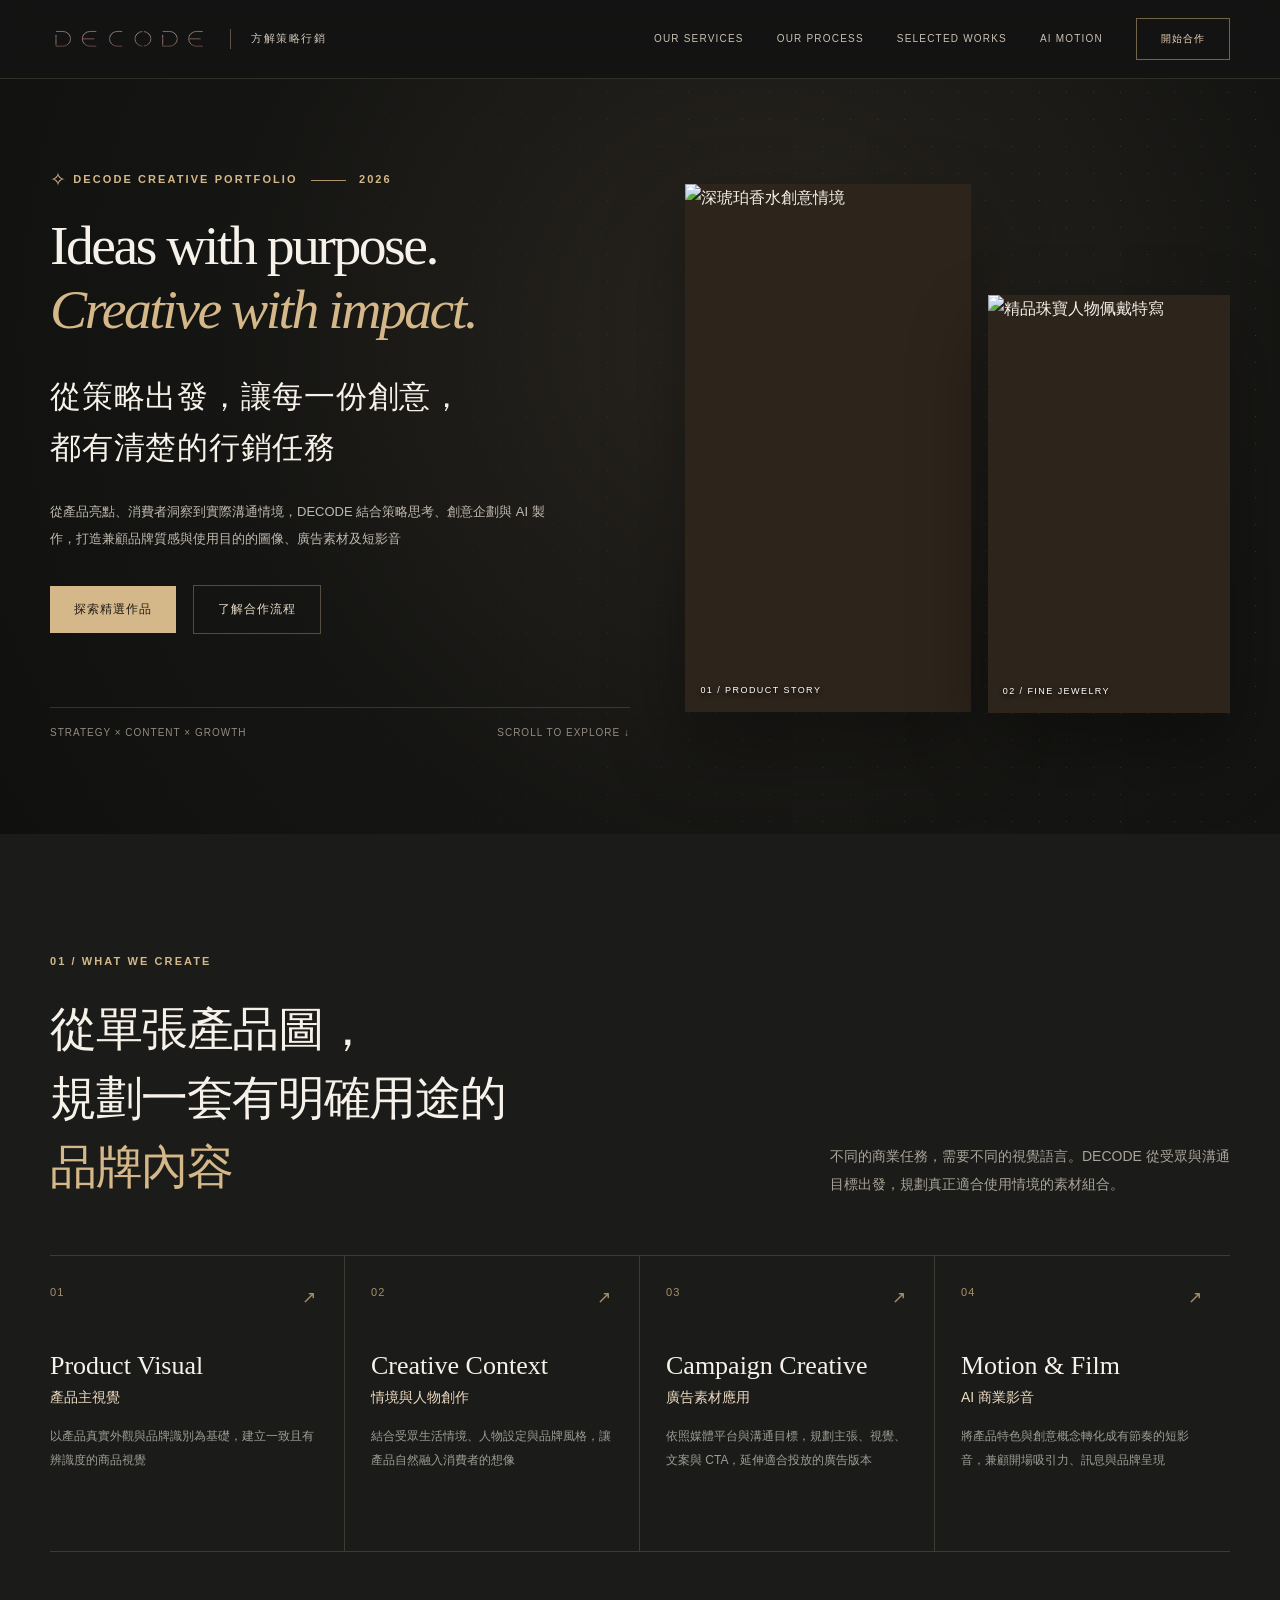
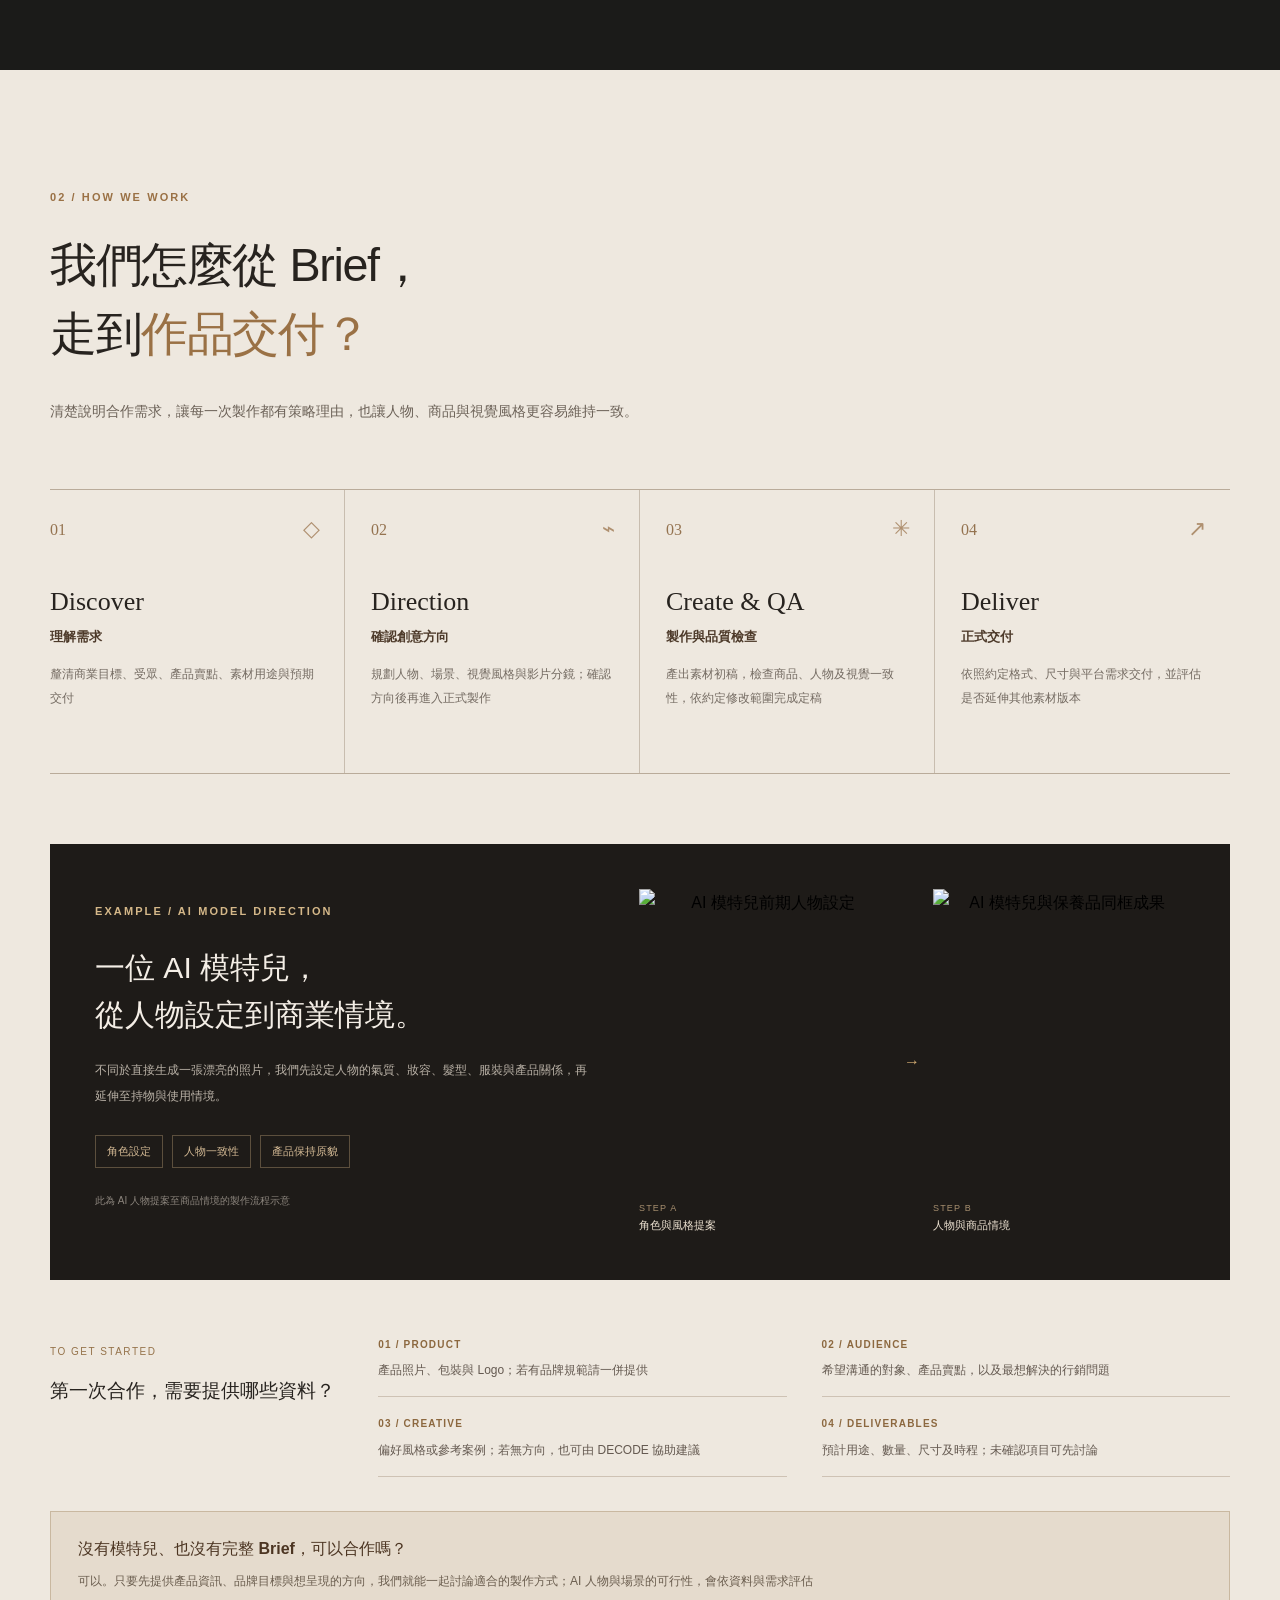
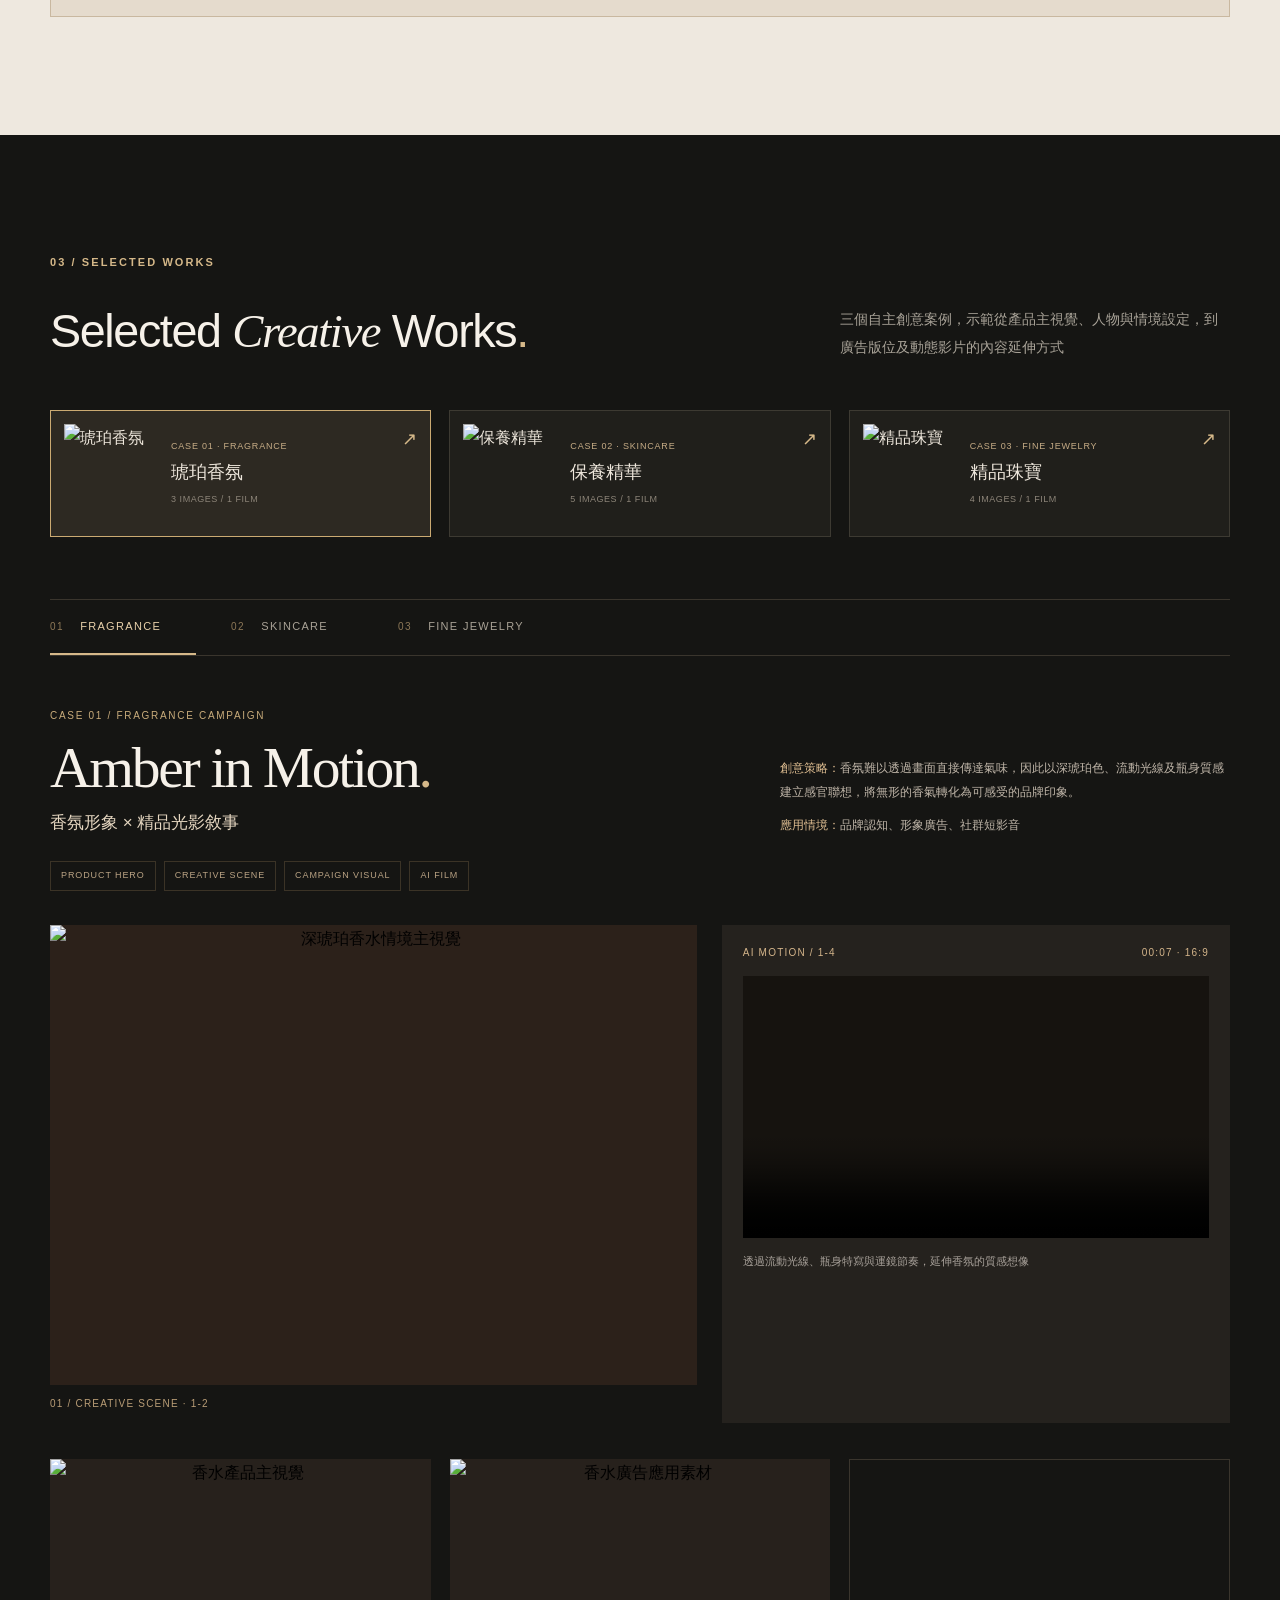
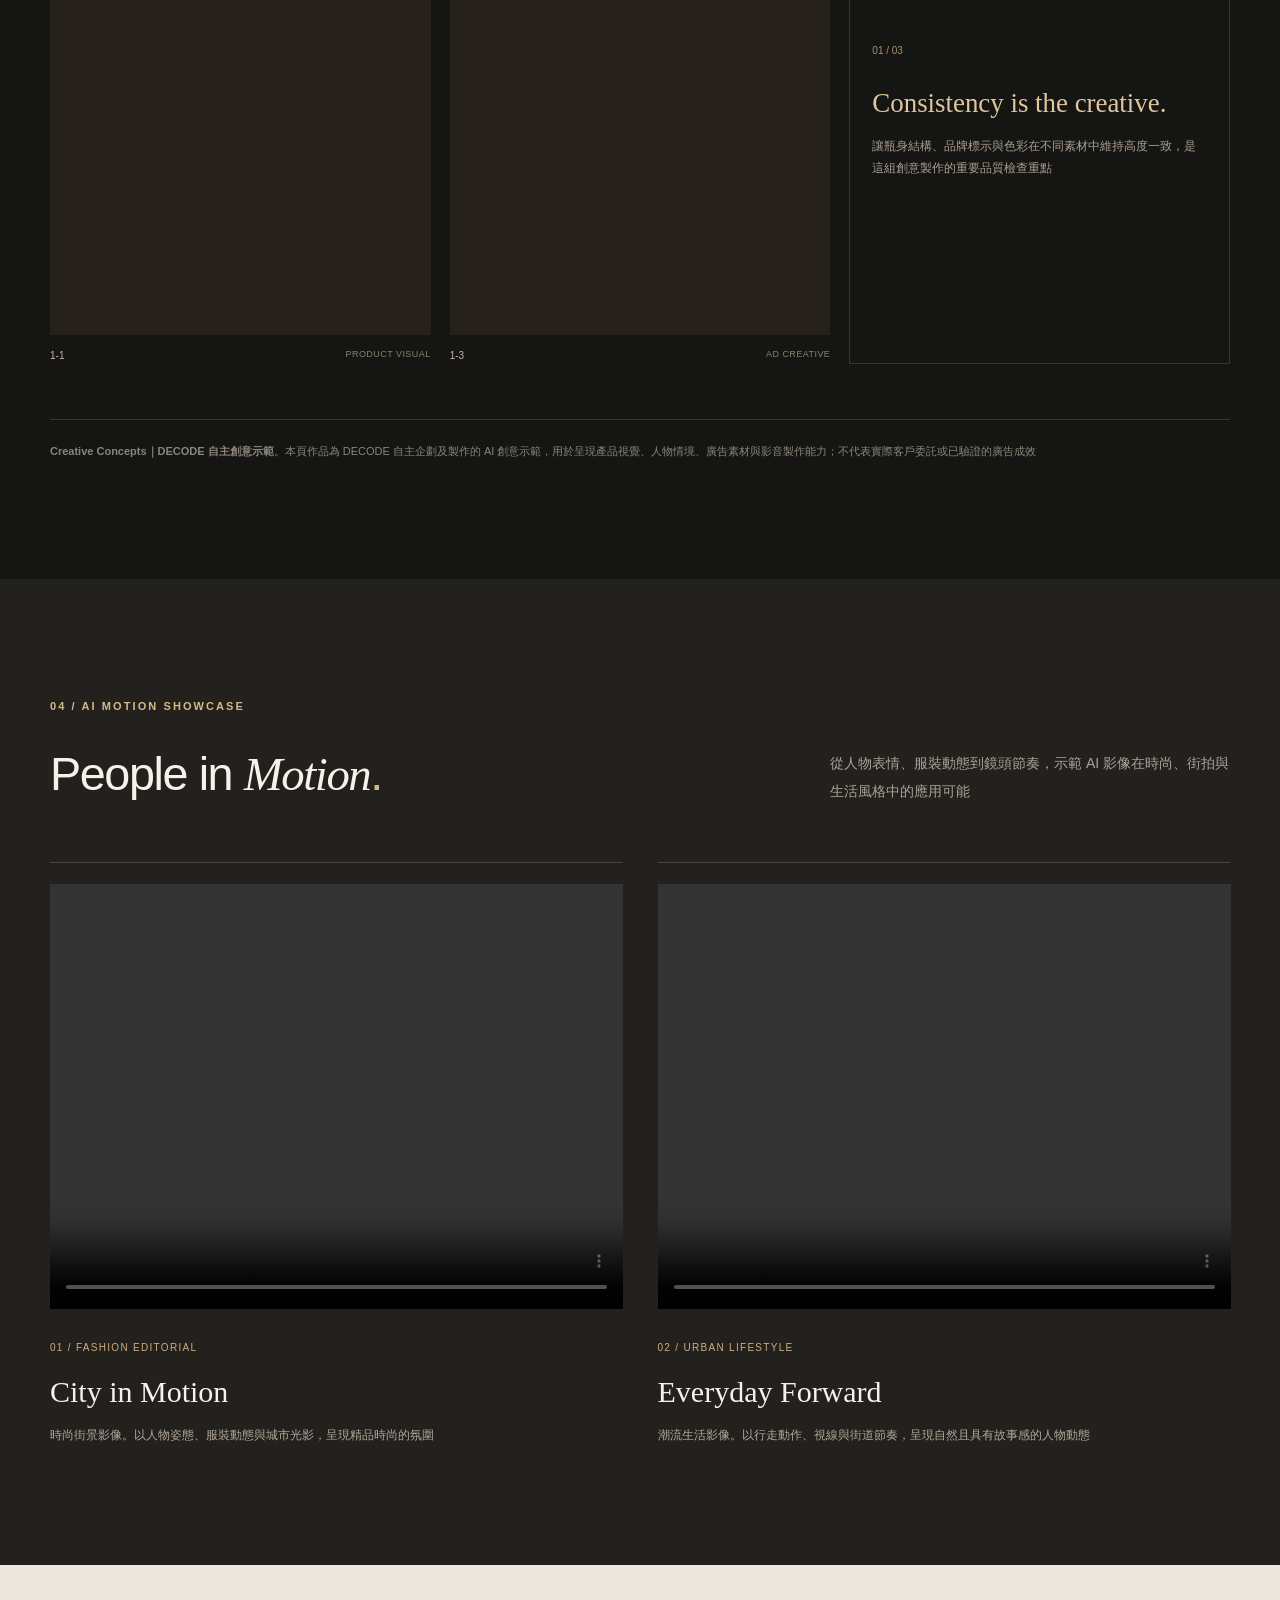
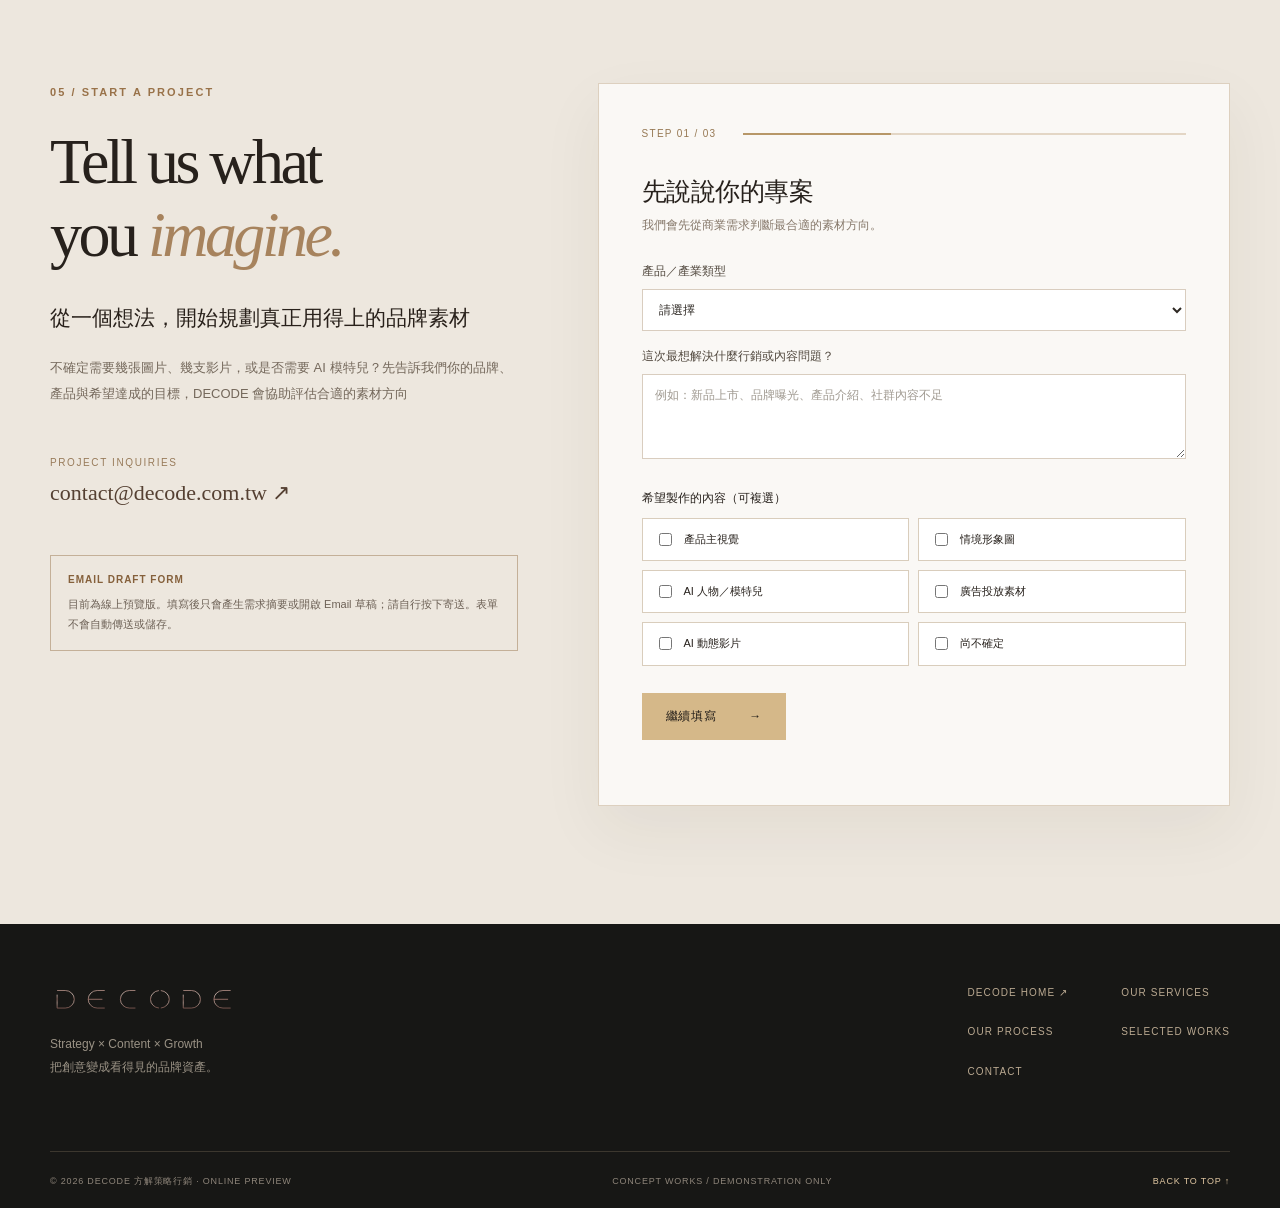
==== commit 432d9081: "Remove redundant AI Creative Concepts strip under CASES preview hero" ====
--- a/cases-preview/index.html
+++ b/cases-preview/index.html
@@ -87,7 +87,6 @@
       <div class="hero-square" aria-hidden="true"></div>
     </div>
   </div>
-  <div class="container hero-stat hero-note-only"><span class="stat-note">AI CREATIVE CONCEPTS｜DECODE 自主創意示範</span></div>
 </section>
 
 <!-- CAPABILITY -->
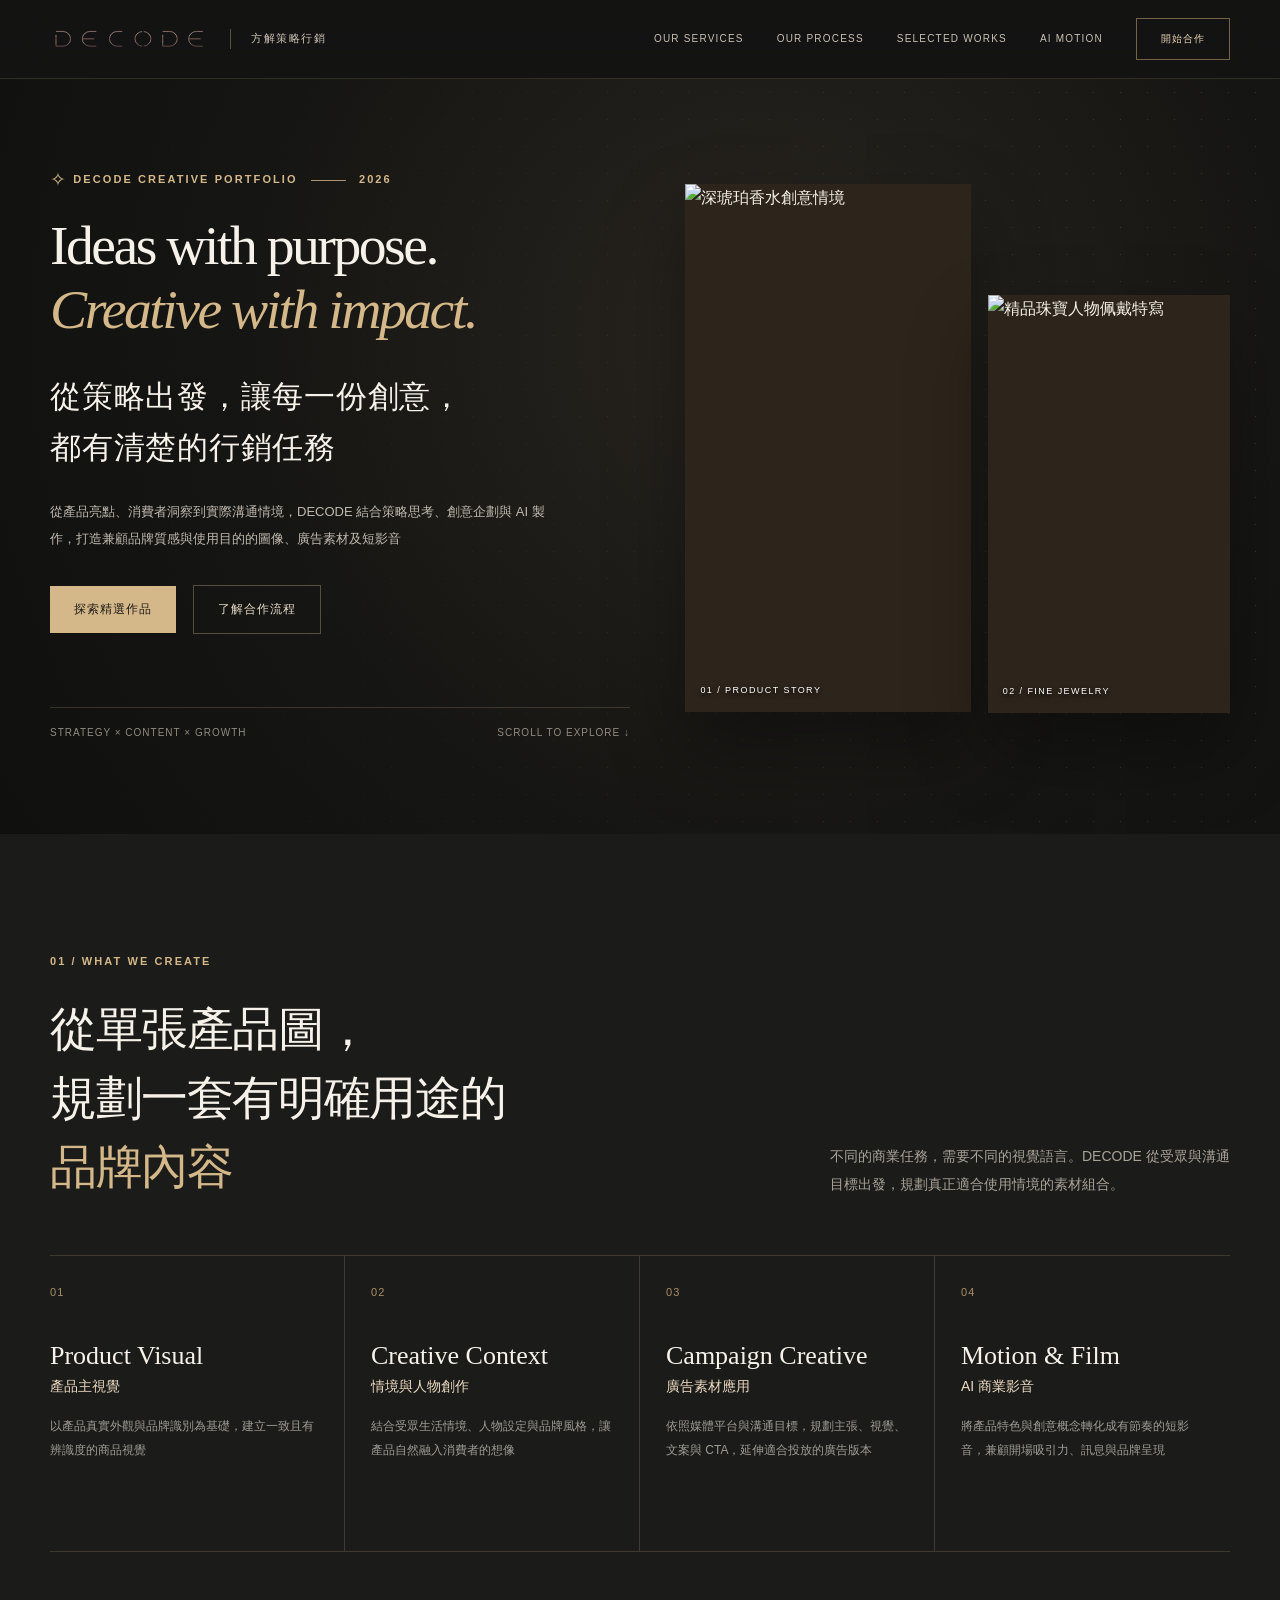
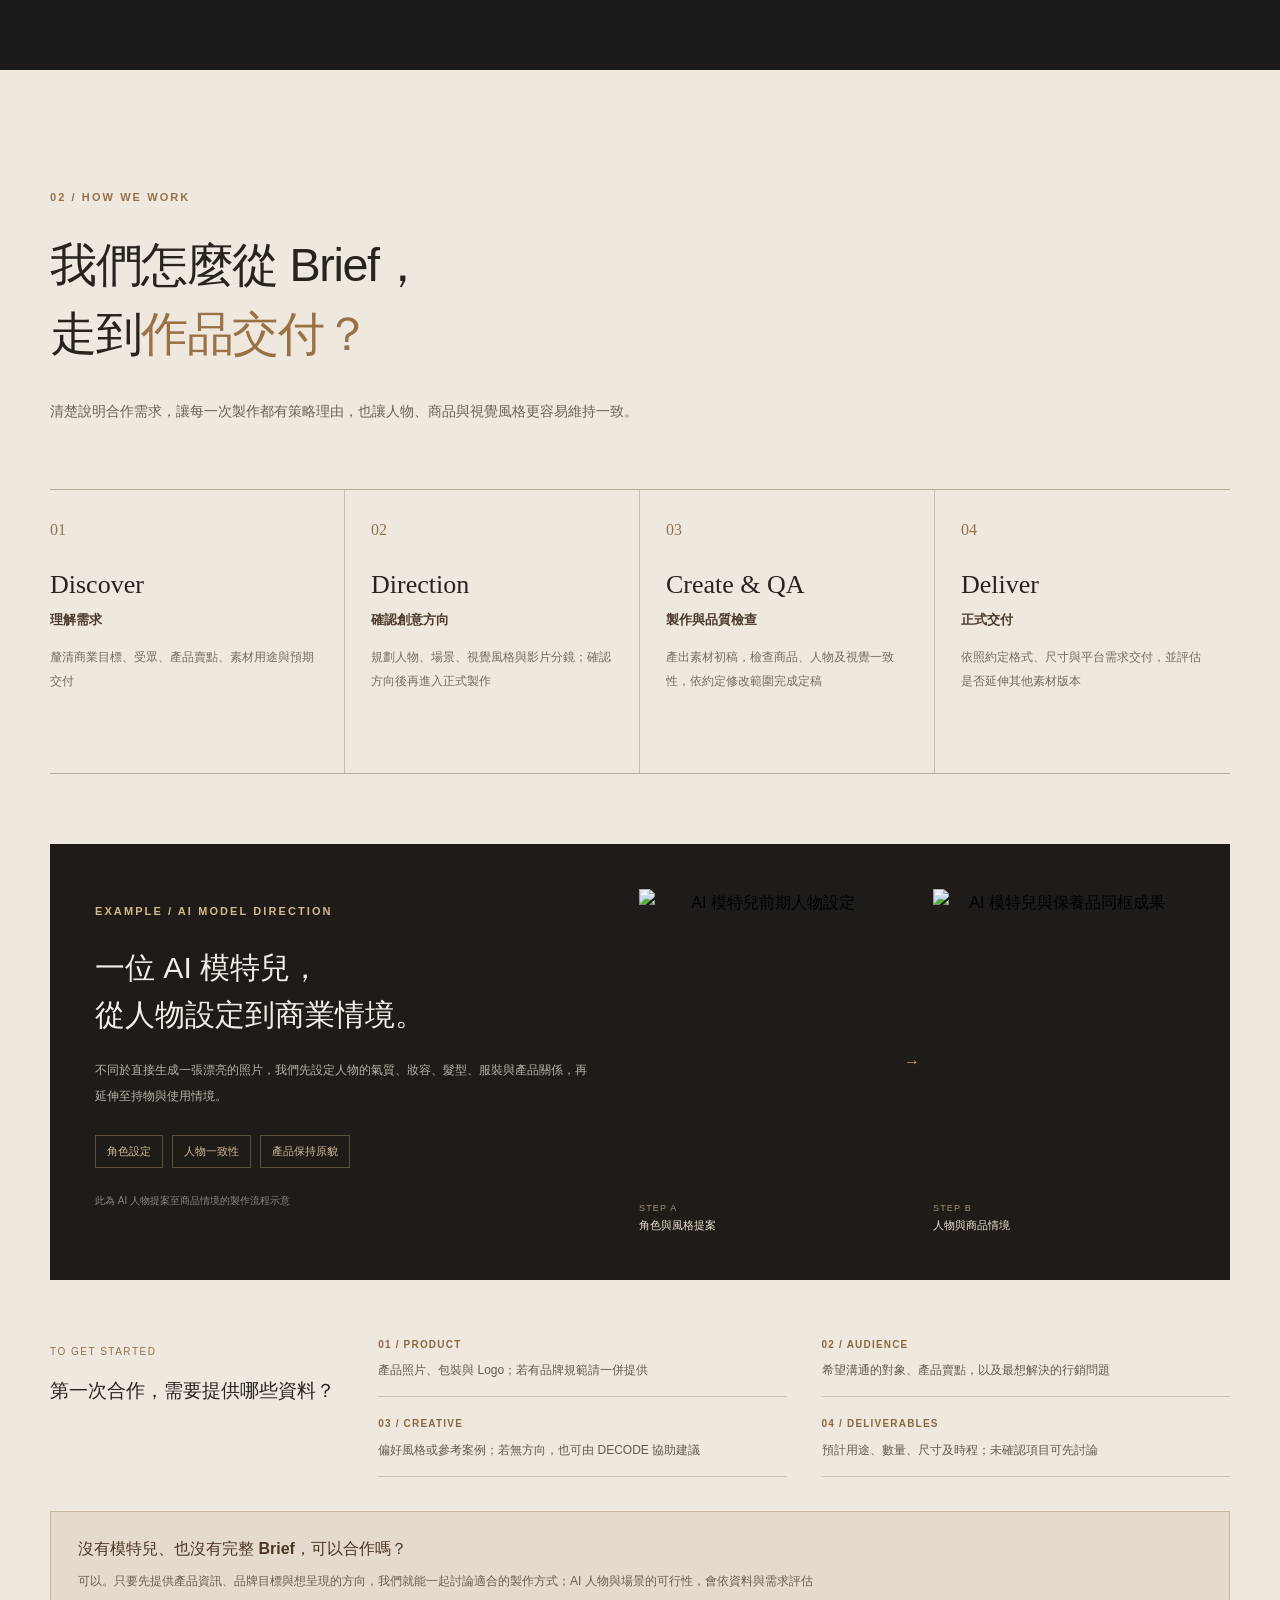
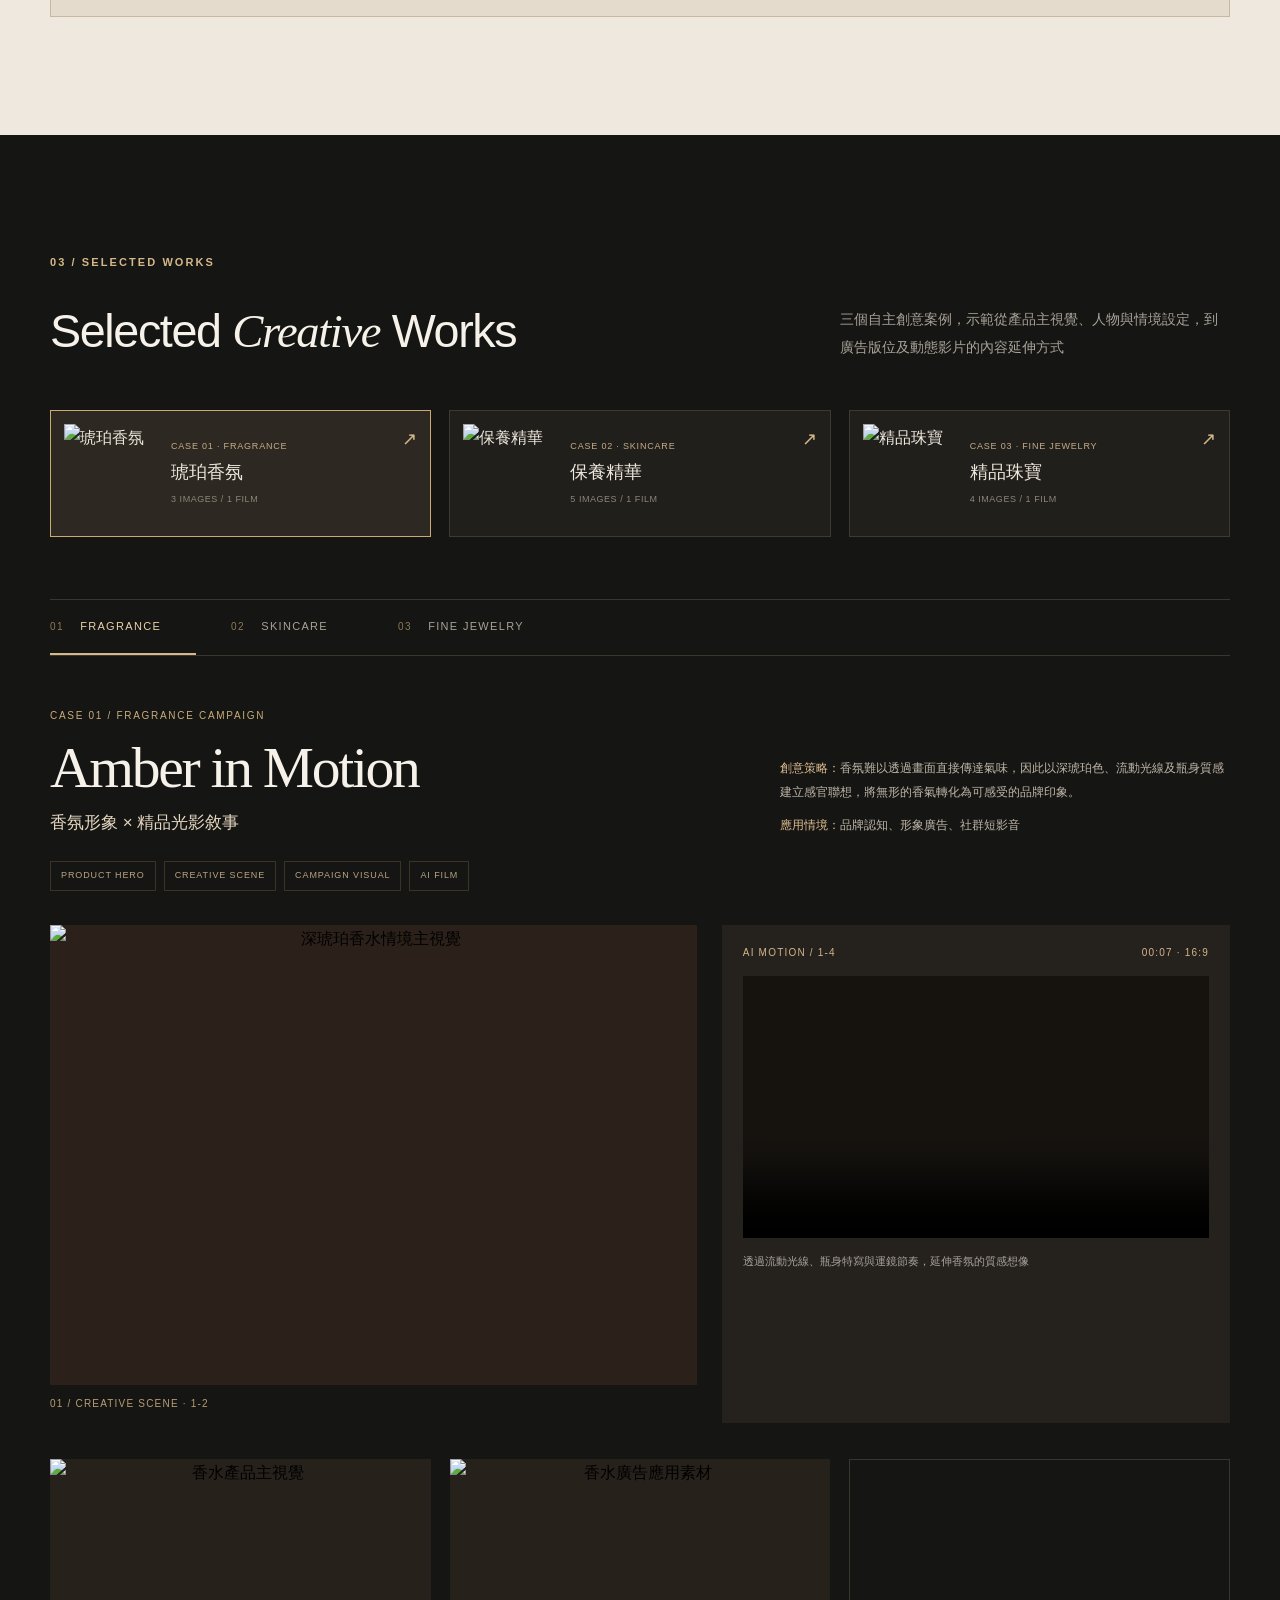
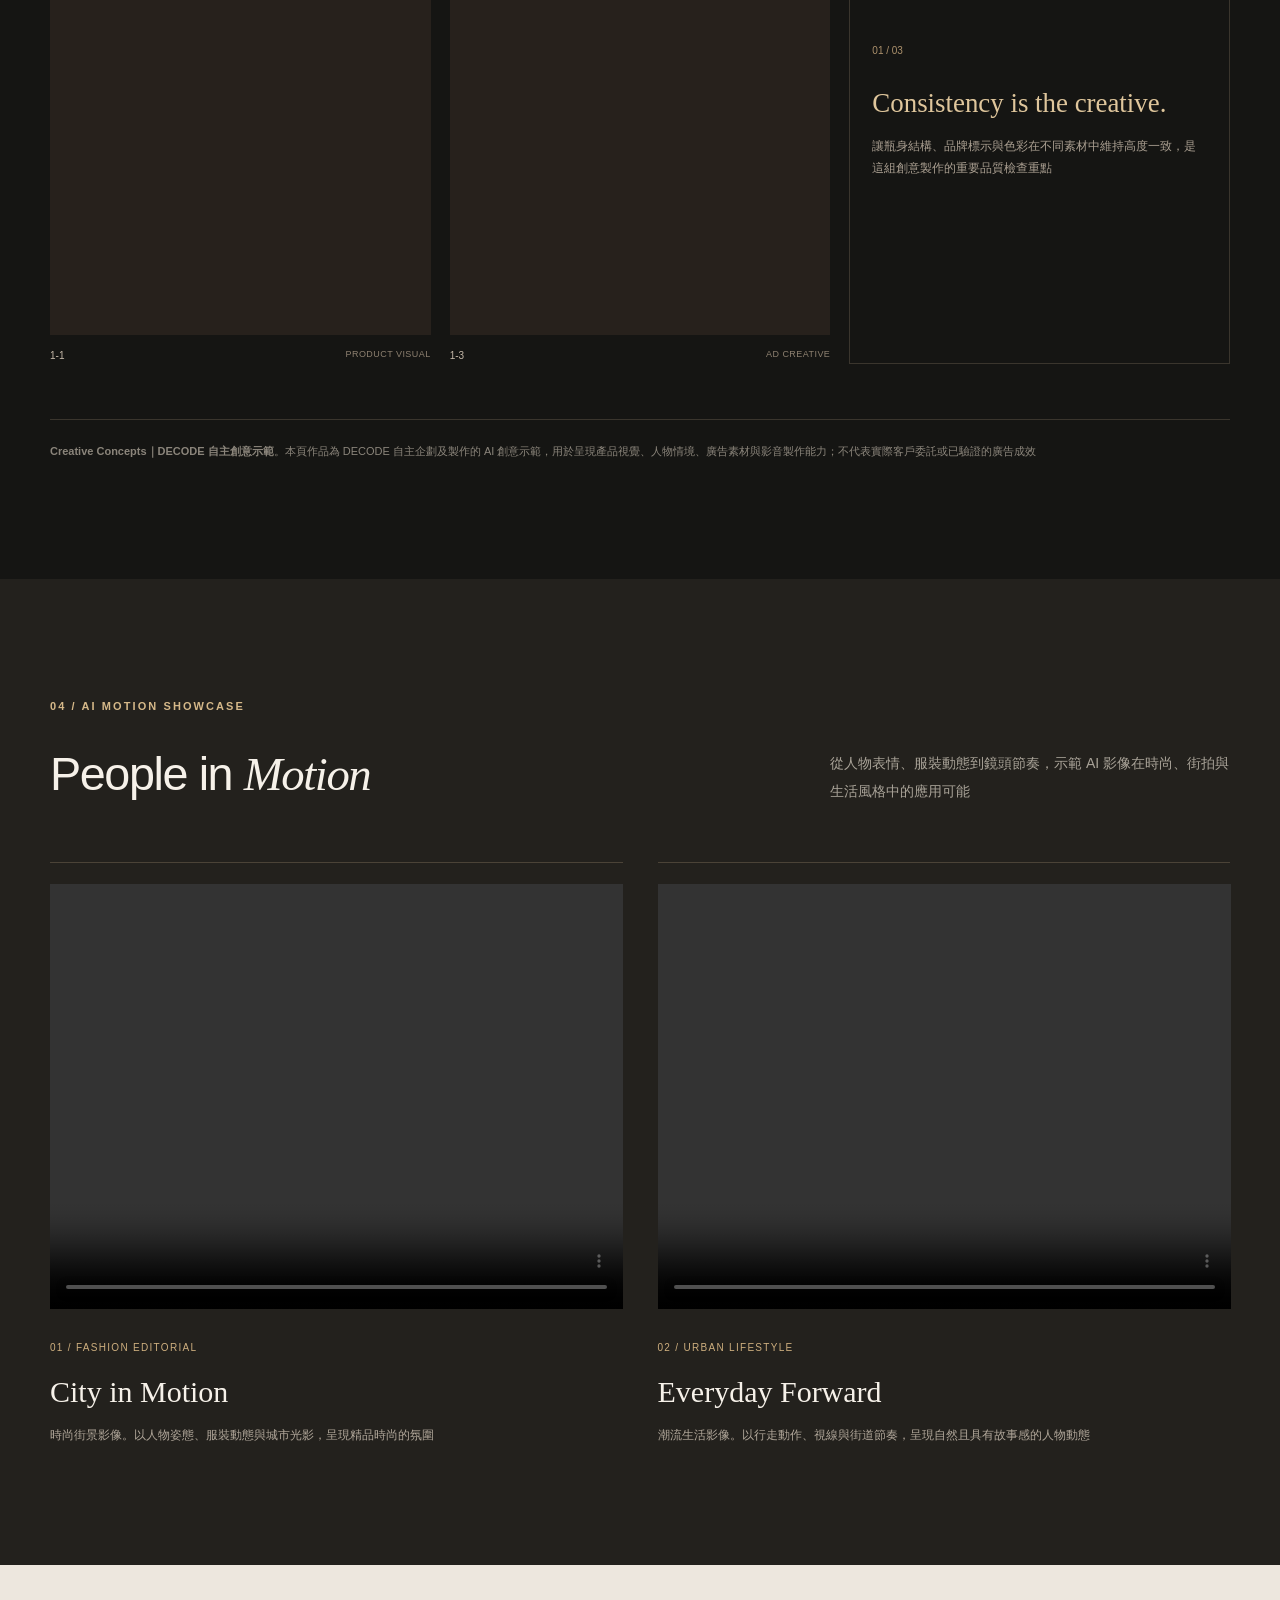
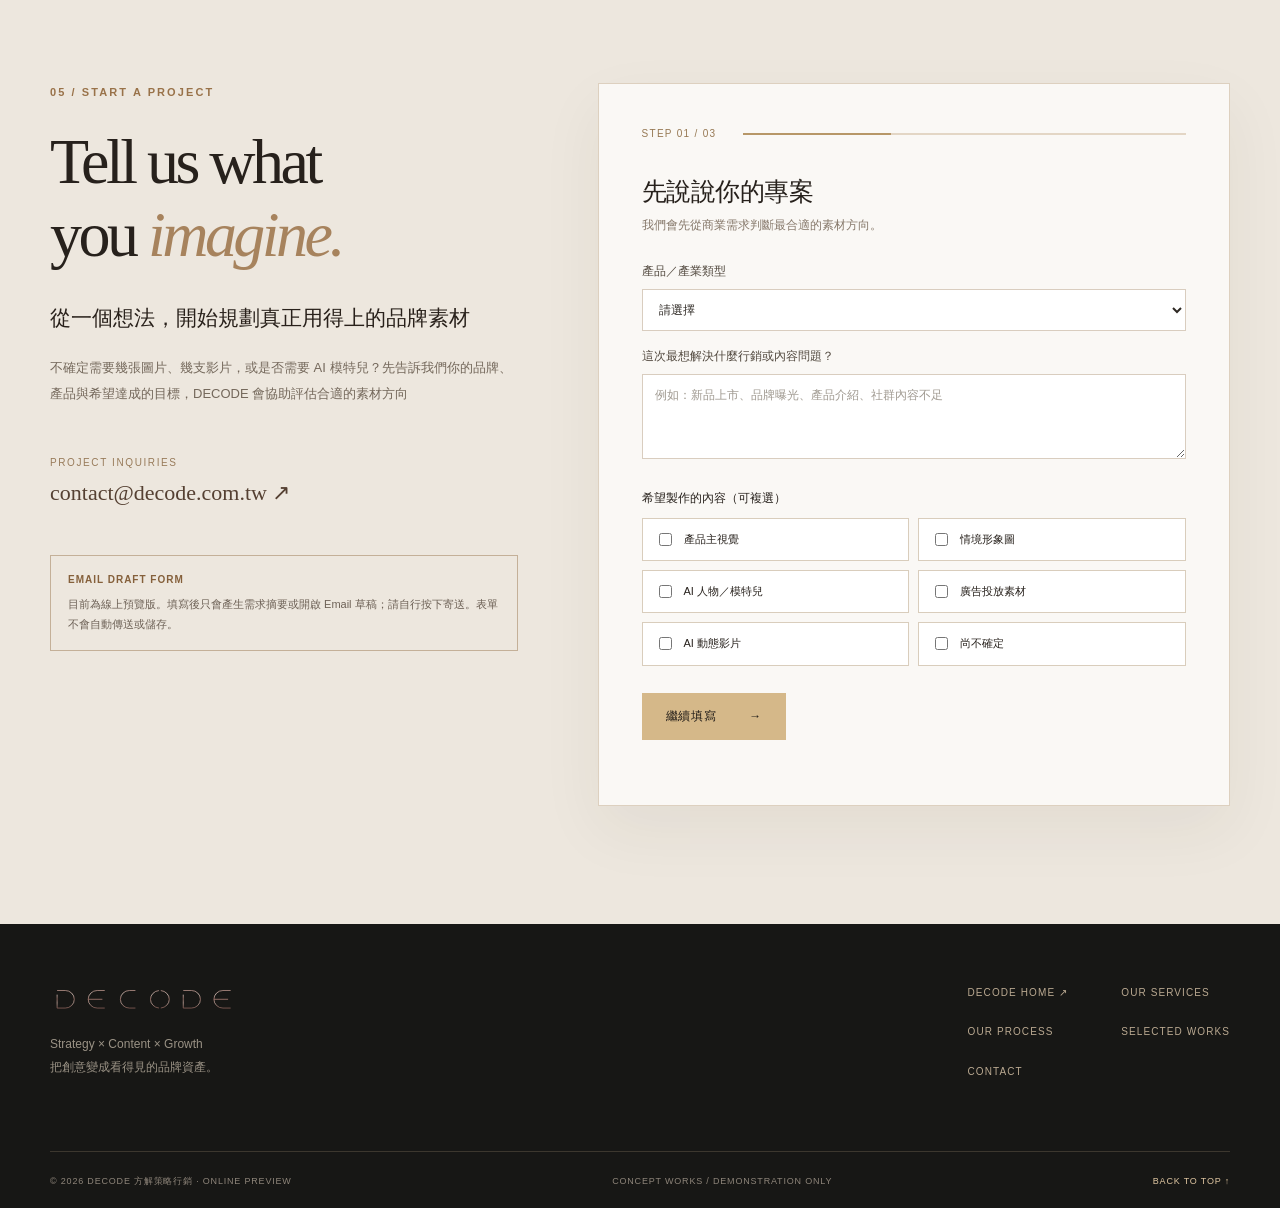
==== commit 2c1367df: "Clean CASES preview decorations: remove service arrows, process icons and heading periods" ====
--- a/cases-preview/index.html
+++ b/cases-preview/index.html
@@ -54,6 +54,10 @@
 #budget-custom[hidden]{display:none}
 @media(max-width:900px){.case-head>.case-strategy{max-width:740px;flex:auto}}
 @media(max-width:650px){.brief-faq{padding:20px}.hero-note-only .stat-note{font-size:9px}.case-head>.case-strategy{font-size:12px}}
+
+/* Cleaner section rhythm after removing purely decorative icons. */
+.process-rail h3{margin-top:18px}
+@media(max-width:650px){.process-rail h3{margin-top:19px}}
 </style>
 
 </head>
@@ -94,10 +98,10 @@
   <div class="container">
     <div class="section-heading split-heading"><div><p class="eyebrow">01 / WHAT WE CREATE</p><h2>從單張產品圖，<br>規劃一套有明確用途的<br><span class="accent">品牌內容</span></h2></div><p class="section-desc">不同的商業任務，需要不同的視覺語言。DECODE 從受眾與溝通目標出發，規劃真正適合使用情境的素材組合。</p></div>
     <div class="cap-grid">
-      <article class="cap-item"><div class="cap-count">01 <span>↗</span></div><h3>Product Visual</h3><p class="cap-zh">產品主視覺</p><p>以產品真實外觀與品牌識別為基礎，建立一致且有辨識度的商品視覺</p></article>
-      <article class="cap-item"><div class="cap-count">02 <span>↗</span></div><h3>Creative Context</h3><p class="cap-zh">情境與人物創作</p><p>結合受眾生活情境、人物設定與品牌風格，讓產品自然融入消費者的想像</p></article>
-      <article class="cap-item"><div class="cap-count">03 <span>↗</span></div><h3>Campaign Creative</h3><p class="cap-zh">廣告素材應用</p><p>依照媒體平台與溝通目標，規劃主張、視覺、文案與 CTA，延伸適合投放的廣告版本</p></article>
-      <article class="cap-item"><div class="cap-count">04 <span>↗</span></div><h3>Motion & Film</h3><p class="cap-zh">AI 商業影音</p><p>將產品特色與創意概念轉化成有節奏的短影音，兼顧開場吸引力、訊息與品牌呈現</p></article>
+      <article class="cap-item"><div class="cap-count">01</div><h3>Product Visual</h3><p class="cap-zh">產品主視覺</p><p>以產品真實外觀與品牌識別為基礎，建立一致且有辨識度的商品視覺</p></article>
+      <article class="cap-item"><div class="cap-count">02</div><h3>Creative Context</h3><p class="cap-zh">情境與人物創作</p><p>結合受眾生活情境、人物設定與品牌風格，讓產品自然融入消費者的想像</p></article>
+      <article class="cap-item"><div class="cap-count">03</div><h3>Campaign Creative</h3><p class="cap-zh">廣告素材應用</p><p>依照媒體平台與溝通目標，規劃主張、視覺、文案與 CTA，延伸適合投放的廣告版本</p></article>
+      <article class="cap-item"><div class="cap-count">04</div><h3>Motion & Film</h3><p class="cap-zh">AI 商業影音</p><p>將產品特色與創意概念轉化成有節奏的短影音，兼顧開場吸引力、訊息與品牌呈現</p></article>
     </div>
   </div>
 </section>
@@ -107,10 +111,10 @@
   <div class="container">
     <div class="section-heading"><p class="eyebrow">02 / HOW WE WORK</p><h2>我們怎麼從 Brief，<br>走到<span class="accent">作品交付？</span></h2><p class="section-desc">清楚說明合作需求，讓每一次製作都有策略理由，也讓人物、商品與視覺風格更容易維持一致。</p></div>
     <div class="process-rail" aria-label="四階段製作流程">
-      <article><span class="process-no">01</span><span class="process-icon">◇</span><h3>Discover</h3><p class="process-zh">理解需求</p><p>釐清商業目標、受眾、產品賣點、素材用途與預期交付</p></article>
-      <article><span class="process-no">02</span><span class="process-icon">⌁</span><h3>Direction</h3><p class="process-zh">確認創意方向</p><p>規劃人物、場景、視覺風格與影片分鏡；確認方向後再進入正式製作</p></article>
-      <article><span class="process-no">03</span><span class="process-icon">✳</span><h3>Create & QA</h3><p class="process-zh">製作與品質檢查</p><p>產出素材初稿，檢查商品、人物及視覺一致性，依約定修改範圍完成定稿</p></article>
-      <article><span class="process-no">04</span><span class="process-icon">↗</span><h3>Deliver</h3><p class="process-zh">正式交付</p><p>依照約定格式、尺寸與平台需求交付，並評估是否延伸其他素材版本</p></article>
+      <article><span class="process-no">01</span><h3>Discover</h3><p class="process-zh">理解需求</p><p>釐清商業目標、受眾、產品賣點、素材用途與預期交付</p></article>
+      <article><span class="process-no">02</span><h3>Direction</h3><p class="process-zh">確認創意方向</p><p>規劃人物、場景、視覺風格與影片分鏡；確認方向後再進入正式製作</p></article>
+      <article><span class="process-no">03</span><h3>Create & QA</h3><p class="process-zh">製作與品質檢查</p><p>產出素材初稿，檢查商品、人物及視覺一致性，依約定修改範圍完成定稿</p></article>
+      <article><span class="process-no">04</span><h3>Deliver</h3><p class="process-zh">正式交付</p><p>依照約定格式、尺寸與平台需求交付，並評估是否延伸其他素材版本</p></article>
     </div>
     <div class="process-demo">
       <div class="demo-copy"><p class="eyebrow">EXAMPLE / AI MODEL DIRECTION</p><h3>一位 AI 模特兒，<br>從人物設定到商業情境。</h3><p>不同於直接生成一張漂亮的照片，我們先設定人物的氣質、妝容、髮型、服裝與產品關係，再延伸至持物與使用情境。</p><div class="mini-list"><span>角色設定</span><span>人物一致性</span><span>產品保持原貌</span></div><p class="process-disclaimer">此為 AI 人物提案至商品情境的製作流程示意</p></div>
@@ -128,7 +132,7 @@
 <!-- CASES -->
 <section class="section works" id="works">
   <div class="container">
-    <div class="section-heading split-heading"><div><p class="eyebrow">03 / SELECTED WORKS</p><h2>Selected <em>Creative</em> Works<span class="accent">.</span></h2></div><p class="section-desc">三個自主創意案例，示範從產品主視覺、人物與情境設定，到廣告版位及動態影片的內容延伸方式</p></div>
+    <div class="section-heading split-heading"><div><p class="eyebrow">03 / SELECTED WORKS</p><h2>Selected <em>Creative</em> Works</h2></div><p class="section-desc">三個自主創意案例，示範從產品主視覺、人物與情境設定，到廣告版位及動態影片的內容延伸方式</p></div>
     <div class="case-overview">
       <button class="overview-item is-current" data-case-target="perfume"><div class="overview-thumb"><img src="https://d2ol7oe51mr4n9.cloudfront.net/user_3Jb85Thbp6wwOYRd5nIaoln4p3W/a1b08d0f-031f-40a5-8eb1-95a1266fb8d3.png" alt="琥珀香氛"></div><div><span>CASE 01 · FRAGRANCE</span><strong>琥珀香氛</strong><small>3 IMAGES / 1 FILM</small></div><span class="overview-arrow">↗</span></button>
       <button class="overview-item" data-case-target="skincare"><div class="overview-thumb"><img src="https://d2ol7oe51mr4n9.cloudfront.net/user_3Jb85Thbp6wwOYRd5nIaoln4p3W/47b2d31a-29d8-475c-97b0-1dfb30aa85b6.png" alt="保養精華"></div><div><span>CASE 02 · SKINCARE</span><strong>保養精華</strong><small>5 IMAGES / 1 FILM</small></div><span class="overview-arrow">↗</span></button>
@@ -141,19 +145,19 @@
     </div>
     <div class="case-panels" id="case-panels">
       <article class="case-panel" id="panel-perfume" role="tabpanel" aria-labelledby="tab-perfume" data-case="perfume">
-        <div class="case-head"><div><span class="case-index">CASE 01 / FRAGRANCE CAMPAIGN</span><h3>Amber in Motion<span class="accent">.</span></h3><p class="case-zh">香氛形象 × 精品光影敘事</p></div><div class="case-strategy"><p><strong>創意策略：</strong>香氛難以透過畫面直接傳達氣味，因此以深琥珀色、流動光線及瓶身質感建立感官聯想，將無形的香氣轉化為可感受的品牌印象。</p><p><strong>應用情境：</strong>品牌認知、形象廣告、社群短影音</p></div></div>
+        <div class="case-head"><div><span class="case-index">CASE 01 / FRAGRANCE CAMPAIGN</span><h3>Amber in Motion</h3><p class="case-zh">香氛形象 × 精品光影敘事</p></div><div class="case-strategy"><p><strong>創意策略：</strong>香氛難以透過畫面直接傳達氣味，因此以深琥珀色、流動光線及瓶身質感建立感官聯想，將無形的香氣轉化為可感受的品牌印象。</p><p><strong>應用情境：</strong>品牌認知、形象廣告、社群短影音</p></div></div>
         <div class="deliverables"><span>PRODUCT HERO</span><span>CREATIVE SCENE</span><span>CAMPAIGN VISUAL</span><span>AI FILM</span></div>
         <div class="case-main-grid"><div class="case-primary-photo"><button data-lightbox data-src="https://d2ol7oe51mr4n9.cloudfront.net/user_3Jb85Thbp6wwOYRd5nIaoln4p3W/a1b08d0f-031f-40a5-8eb1-95a1266fb8d3.png" data-title="1-2｜香水情境圖"><img src="https://d2ol7oe51mr4n9.cloudfront.net/user_3Jb85Thbp6wwOYRd5nIaoln4p3W/a1b08d0f-031f-40a5-8eb1-95a1266fb8d3.png" alt="深琥珀香水情境主視覺" loading="lazy"></button><p>01 / CREATIVE SCENE · 1-2</p></div><div class="case-film"><div class="case-film-head"><span>AI MOTION / 1-4</span><span>00:07 · 16:9</span></div><video controls preload="none" playsinline poster="https://d2ol7oe51mr4n9.cloudfront.net/user_3Jb85Thbp6wwOYRd5nIaoln4p3W/a1b08d0f-031f-40a5-8eb1-95a1266fb8d3.png" aria-label="1-4 香水影音"><source src="https://d2ol7oe51mr4n9.cloudfront.net/user_3Jb85Thbp6wwOYRd5nIaoln4p3W/bd8f7cee-6c13-476b-9b74-d05438773cb2.mp4" type="video/mp4">您的瀏覽器不支援影片播放。</video><p>透過流動光線、瓶身特寫與運鏡節奏，延伸香氛的質感想像</p></div></div>
         <div class="thumb-grid grid-3"><figure><button data-lightbox data-src="https://d2ol7oe51mr4n9.cloudfront.net/user_3Jb85Thbp6wwOYRd5nIaoln4p3W/034d57e7-b586-4ffb-9695-6a173f88d603.png" data-title="1-1｜香水產品圖"><img src="https://d2ol7oe51mr4n9.cloudfront.net/user_3Jb85Thbp6wwOYRd5nIaoln4p3W/034d57e7-b586-4ffb-9695-6a173f88d603.png" loading="lazy" alt="香水產品主視覺"></button><figcaption>1-1 <span>PRODUCT VISUAL</span></figcaption></figure><figure><button data-lightbox data-src="https://d2ol7oe51mr4n9.cloudfront.net/user_3Jb85Thbp6wwOYRd5nIaoln4p3W/6b13d703-443d-403e-811e-5a02f919c7e5.png" data-title="1-3｜香水投廣素材"><img src="https://d2ol7oe51mr4n9.cloudfront.net/user_3Jb85Thbp6wwOYRd5nIaoln4p3W/6b13d703-443d-403e-811e-5a02f919c7e5.png" loading="lazy" alt="香水廣告應用素材"></button><figcaption>1-3 <span>AD CREATIVE</span></figcaption></figure><figure class="story-copy"><span class="story-count">01 / 03</span><h4>Consistency is the creative.</h4><p>讓瓶身結構、品牌標示與色彩在不同素材中維持高度一致，是這組創意製作的重要品質檢查重點</p></figure></div>
       </article>
       <article class="case-panel" id="panel-skincare" role="tabpanel" aria-labelledby="tab-skincare" data-case="skincare" hidden>
-        <div class="case-head"><div><span class="case-index">CASE 02 / BEAUTY & SKINCARE</span><h3>A Moment for Yourself<span class="accent">.</span></h3><p class="case-zh">保養儀式 × 人物生活情境</p></div><div class="case-strategy"><p><strong>創意策略：</strong>從日常保養的情緒需求出發，以自然晨光、人物互動及真實產品呈現，將保養品與生活中的自我照顧時刻連結，建立親近且具有質感的產品印象。</p><p><strong>應用情境：</strong>品牌形象、產品溝通、社群影音</p></div></div>
+        <div class="case-head"><div><span class="case-index">CASE 02 / BEAUTY & SKINCARE</span><h3>A Moment for Yourself</h3><p class="case-zh">保養儀式 × 人物生活情境</p></div><div class="case-strategy"><p><strong>創意策略：</strong>從日常保養的情緒需求出發，以自然晨光、人物互動及真實產品呈現，將保養品與生活中的自我照顧時刻連結，建立親近且具有質感的產品印象。</p><p><strong>應用情境：</strong>品牌形象、產品溝通、社群影音</p></div></div>
         <div class="deliverables"><span>PRODUCT HERO</span><span>LIFESTYLE</span><span>AI MODEL</span><span>AD CREATIVE</span><span>AI FILM</span></div>
         <div class="case-main-grid"><div class="case-primary-photo"><button data-lightbox data-src="https://d2ol7oe51mr4n9.cloudfront.net/user_3Jb85Thbp6wwOYRd5nIaoln4p3W/47b2d31a-29d8-475c-97b0-1dfb30aa85b6.png" data-title="2-5｜保養品人物手持商品"><img src="https://d2ol7oe51mr4n9.cloudfront.net/user_3Jb85Thbp6wwOYRd5nIaoln4p3W/47b2d31a-29d8-475c-97b0-1dfb30aa85b6.png" loading="lazy" alt="AI 模特兒手持保養精華"></button><p>01 / MODEL × PRODUCT · 2-5</p></div><div class="case-film"><div class="case-film-head"><span>AI MOTION / 2-7</span><span>00:15 · 16:9</span></div><video controls preload="none" playsinline poster="https://d2ol7oe51mr4n9.cloudfront.net/user_3Jb85Thbp6wwOYRd5nIaoln4p3W/e85549ed-440f-49ac-bd96-af2ec882af4c.png" aria-label="2-7 保養品影音"><source src="https://d2ol7oe51mr4n9.cloudfront.net/user_3Jb85Thbp6wwOYRd5nIaoln4p3W/8579a57e-ec7e-4e85-8548-f327619613e0.mp4" type="video/mp4">您的瀏覽器不支援影片播放。</video><p>以晨光、人物與精華液為主要視覺元素，呈現日常保養情境</p></div></div>
         <div class="thumb-grid grid-5"><figure><button data-lightbox data-src="https://d2ol7oe51mr4n9.cloudfront.net/user_3Jb85Thbp6wwOYRd5nIaoln4p3W/a03b38ef-f0bd-40c6-80a4-2a57ff5cbea0.png" data-title="2-1｜保養品產品圖"><img src="https://d2ol7oe51mr4n9.cloudfront.net/user_3Jb85Thbp6wwOYRd5nIaoln4p3W/a03b38ef-f0bd-40c6-80a4-2a57ff5cbea0.png" loading="lazy" alt="精華液產品主視覺"></button><figcaption>2-1 <span>PRODUCT</span></figcaption></figure><figure><button data-lightbox data-src="https://d2ol7oe51mr4n9.cloudfront.net/user_3Jb85Thbp6wwOYRd5nIaoln4p3W/dd1edf6e-b174-4c17-ac8a-e357921ba453.png" data-title="2-2｜保養品產品情境"><img src="https://d2ol7oe51mr4n9.cloudfront.net/user_3Jb85Thbp6wwOYRd5nIaoln4p3W/dd1edf6e-b174-4c17-ac8a-e357921ba453.png" loading="lazy" alt="精華液情境視覺"></button><figcaption>2-2 <span>SCENE</span></figcaption></figure><figure><button data-lightbox data-src="https://d2ol7oe51mr4n9.cloudfront.net/user_3Jb85Thbp6wwOYRd5nIaoln4p3W/5fc4a059-afea-4cad-8f99-3a651294ebe7.png" data-title="2-6｜保養品人物保養情境"><img src="https://d2ol7oe51mr4n9.cloudfront.net/user_3Jb85Thbp6wwOYRd5nIaoln4p3W/5fc4a059-afea-4cad-8f99-3a651294ebe7.png" loading="lazy" alt="人物保養生活情境"></button><figcaption>2-6 <span>LIFESTYLE</span></figcaption></figure><figure><button data-lightbox data-src="https://d2ol7oe51mr4n9.cloudfront.net/user_3Jb85Thbp6wwOYRd5nIaoln4p3W/b57d889e-5b0f-4c0a-89fb-cf0f924d95a4.png" data-title="2-3｜保養品投廣素材"><img src="https://d2ol7oe51mr4n9.cloudfront.net/user_3Jb85Thbp6wwOYRd5nIaoln4p3W/b57d889e-5b0f-4c0a-89fb-cf0f924d95a4.png" loading="lazy" alt="精華液廣告投放素材"></button><figcaption>2-3 <span>CAMPAIGN</span></figcaption></figure><figure class="story-copy"><span class="story-count">02 / 03</span><h4>Human first, product always.</h4><p>從角色設定延伸至人物持物與生活情境，並在製作過程核對瓶身比例、標示與人物一致性</p></figure></div>
       </article>
       <article class="case-panel" id="panel-jewelry" role="tabpanel" aria-labelledby="tab-jewelry" data-case="jewelry" hidden>
-        <div class="case-head"><div><span class="case-index">CASE 03 / FINE JEWELRY</span><h3>Everyday Elegance<span class="accent">.</span></h3><p class="case-zh">珠寶細節 × 日常精品穿搭</p></div><div class="case-strategy"><p><strong>創意策略：</strong>透過寶石細節、金屬光澤與人物佩戴情境，結合產品價值感和穿搭想像，使珠寶不只是一件精緻商品，也是日常風格的一部分。</p><p><strong>應用情境：</strong>商品展示、精品形象、廣告素材</p></div></div>
+        <div class="case-head"><div><span class="case-index">CASE 03 / FINE JEWELRY</span><h3>Everyday Elegance</h3><p class="case-zh">珠寶細節 × 日常精品穿搭</p></div><div class="case-strategy"><p><strong>創意策略：</strong>透過寶石細節、金屬光澤與人物佩戴情境，結合產品價值感和穿搭想像，使珠寶不只是一件精緻商品，也是日常風格的一部分。</p><p><strong>應用情境：</strong>商品展示、精品形象、廣告素材</p></div></div>
         <div class="deliverables"><span>JEWELRY DETAIL</span><span>EDITORIAL SCENE</span><span>MODEL STYLING</span><span>AD CREATIVE</span><span>AI FILM</span></div>
         <div class="case-main-grid jewelry-layout"><div class="case-primary-photo"><button data-lightbox data-src="https://d2ol7oe51mr4n9.cloudfront.net/user_3Jb85Thbp6wwOYRd5nIaoln4p3W/a7b4a59f-0c3b-477f-a677-2d8c60a0c71b.png" data-title="3-3｜精品珠寶人物佩戴"><img src="https://d2ol7oe51mr4n9.cloudfront.net/user_3Jb85Thbp6wwOYRd5nIaoln4p3W/a7b4a59f-0c3b-477f-a677-2d8c60a0c71b.png" loading="lazy" alt="模特兒佩戴精緻圓形鑽石項鍊"></button><p>01 / FASHION EDITORIAL · 3-3</p></div><div class="case-film"><div class="case-film-head"><span>AI MOTION / 3-5</span><span>00:15 · 16:9</span></div><video class="landscape-film" controls preload="none" playsinline poster="https://d2ol7oe51mr4n9.cloudfront.net/user_3Jb85Thbp6wwOYRd5nIaoln4p3W/a7b4a59f-0c3b-477f-a677-2d8c60a0c71b.png" aria-label="3-5 精品珠寶影音"><source src="https://d2ol7oe51mr4n9.cloudfront.net/user_3Jb85Thbp6wwOYRd5nIaoln4p3W/142de934-e726-495b-a077-1658518e1c75.mp4" type="video/mp4">您的瀏覽器不支援影片播放。</video><p>以寶石光影與人物佩戴情境呈現珠寶細節，製作時重視吊墜輪廓、金屬色澤與比例檢查</p></div></div>
         <div class="thumb-grid grid-4"><figure><button data-lightbox data-src="https://d2ol7oe51mr4n9.cloudfront.net/user_3Jb85Thbp6wwOYRd5nIaoln4p3W/71642154-93fa-474f-a016-6ac15cf8c620.png" data-title="3-1｜精品產品圖"><img src="https://d2ol7oe51mr4n9.cloudfront.net/user_3Jb85Thbp6wwOYRd5nIaoln4p3W/71642154-93fa-474f-a016-6ac15cf8c620.png" loading="lazy" alt="圓形鑽石吊墜項鍊產品圖"></button><figcaption>3-1 <span>PRODUCT</span></figcaption></figure><figure><button data-lightbox data-src="https://d2ol7oe51mr4n9.cloudfront.net/user_3Jb85Thbp6wwOYRd5nIaoln4p3W/8cdba0c2-c424-4579-9d57-7c8dfcfcefc1.png" data-title="3-2｜精品產品情境"><img src="https://d2ol7oe51mr4n9.cloudfront.net/user_3Jb85Thbp6wwOYRd5nIaoln4p3W/8cdba0c2-c424-4579-9d57-7c8dfcfcefc1.png" loading="lazy" alt="珠寶放置在金色器皿上的情境"></button><figcaption>3-2 <span>EDITORIAL</span></figcaption></figure><figure><button data-lightbox data-src="https://d2ol7oe51mr4n9.cloudfront.net/user_3Jb85Thbp6wwOYRd5nIaoln4p3W/f66cf9b7-020c-4c72-8834-8194c2168fb8.png" data-title="3-4｜精品投廣素材"><img src="https://d2ol7oe51mr4n9.cloudfront.net/user_3Jb85Thbp6wwOYRd5nIaoln4p3W/f66cf9b7-020c-4c72-8834-8194c2168fb8.png" loading="lazy" alt="珠寶模特兒投廣素材"></button><figcaption>3-4 <span>CAMPAIGN</span></figcaption></figure><figure class="story-copy"><span class="story-count">03 / 03</span><h4>Details speak luxury.</h4><p>珠寶視覺重視材質、寶石細節與真實佩戴比例；精緻的產品呈現，比堆疊特效更能傳遞價值</p></figure></div>
@@ -165,7 +169,7 @@
 
 <!-- MOTION -->
 <section class="section motion" id="motion"><div class="container">
-  <div class="section-heading split-heading"><div><p class="eyebrow">04 / AI MOTION SHOWCASE</p><h2>People in <em>Motion</em><span class="accent">.</span></h2></div><p class="section-desc">從人物表情、服裝動態到鏡頭節奏，示範 AI 影像在時尚、街拍與生活風格中的應用可能</p></div>
+  <div class="section-heading split-heading"><div><p class="eyebrow">04 / AI MOTION SHOWCASE</p><h2>People in <em>Motion</em></h2></div><p class="section-desc">從人物表情、服裝動態到鏡頭節奏，示範 AI 影像在時尚、街拍與生活風格中的應用可能</p></div>
   <div class="motion-grid"><article><div class="motion-frame"><video controls preload="metadata" playsinline aria-label="時尚精品人物影音"><source src="https://d2ol7oe51mr4n9.cloudfront.net/user_3Jb85Thbp6wwOYRd5nIaoln4p3W/c9246f72-08c4-4f19-8487-6ffadf1ffc2b.mp4" type="video/mp4"></video></div><div class="motion-meta"><span>01 / FASHION EDITORIAL</span><h3>City in Motion</h3><p>時尚街景影像。以人物姿態、服裝動態與城市光影，呈現精品時尚的氛圍</p></div></article><article><div class="motion-frame"><video controls preload="metadata" playsinline aria-label="潮流風格人物影音"><source src="https://d2ol7oe51mr4n9.cloudfront.net/user_3Jb85Thbp6wwOYRd5nIaoln4p3W/f910bdb1-8e52-4176-b728-ee21edacc3d4.mp4" type="video/mp4"></video></div><div class="motion-meta"><span>02 / URBAN LIFESTYLE</span><h3>Everyday Forward</h3><p>潮流生活影像。以行走動作、視線與街道節奏，呈現自然且具有故事感的人物動態</p></div></article></div>
 </div></section>
 
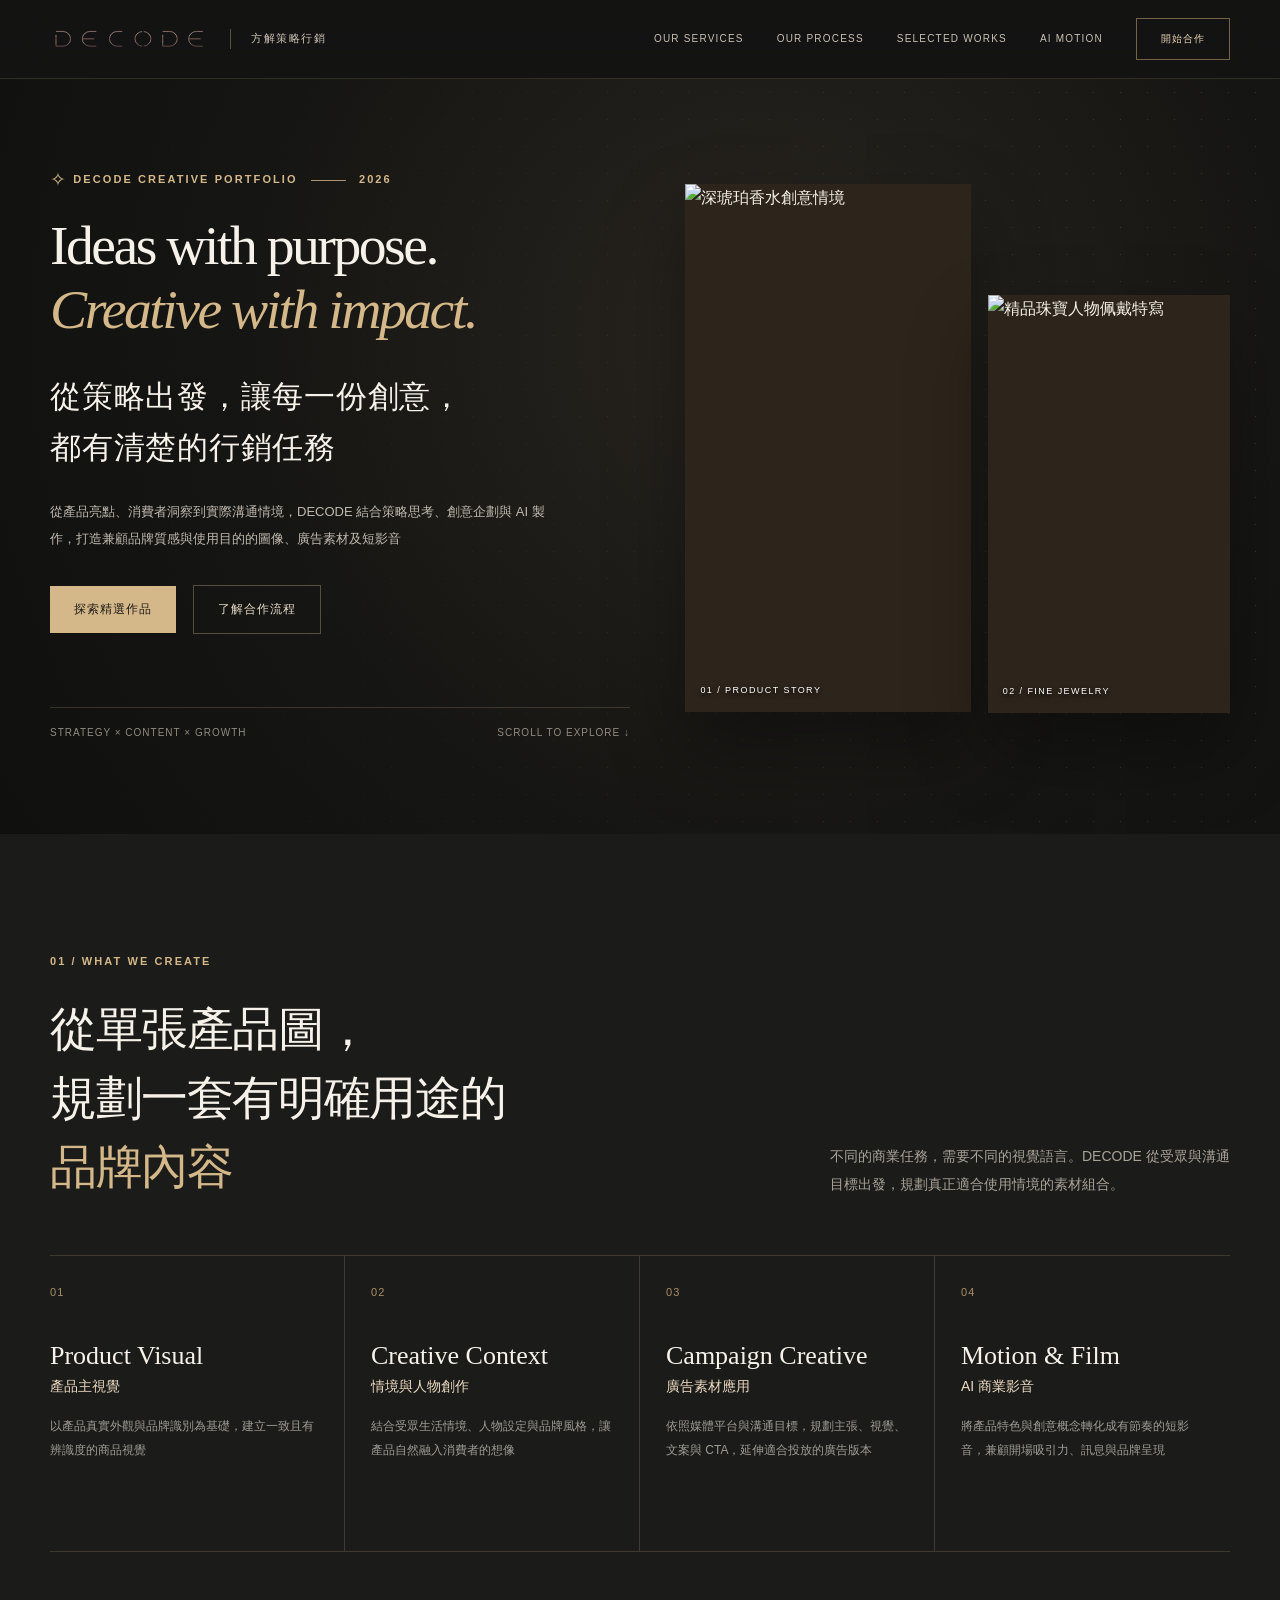
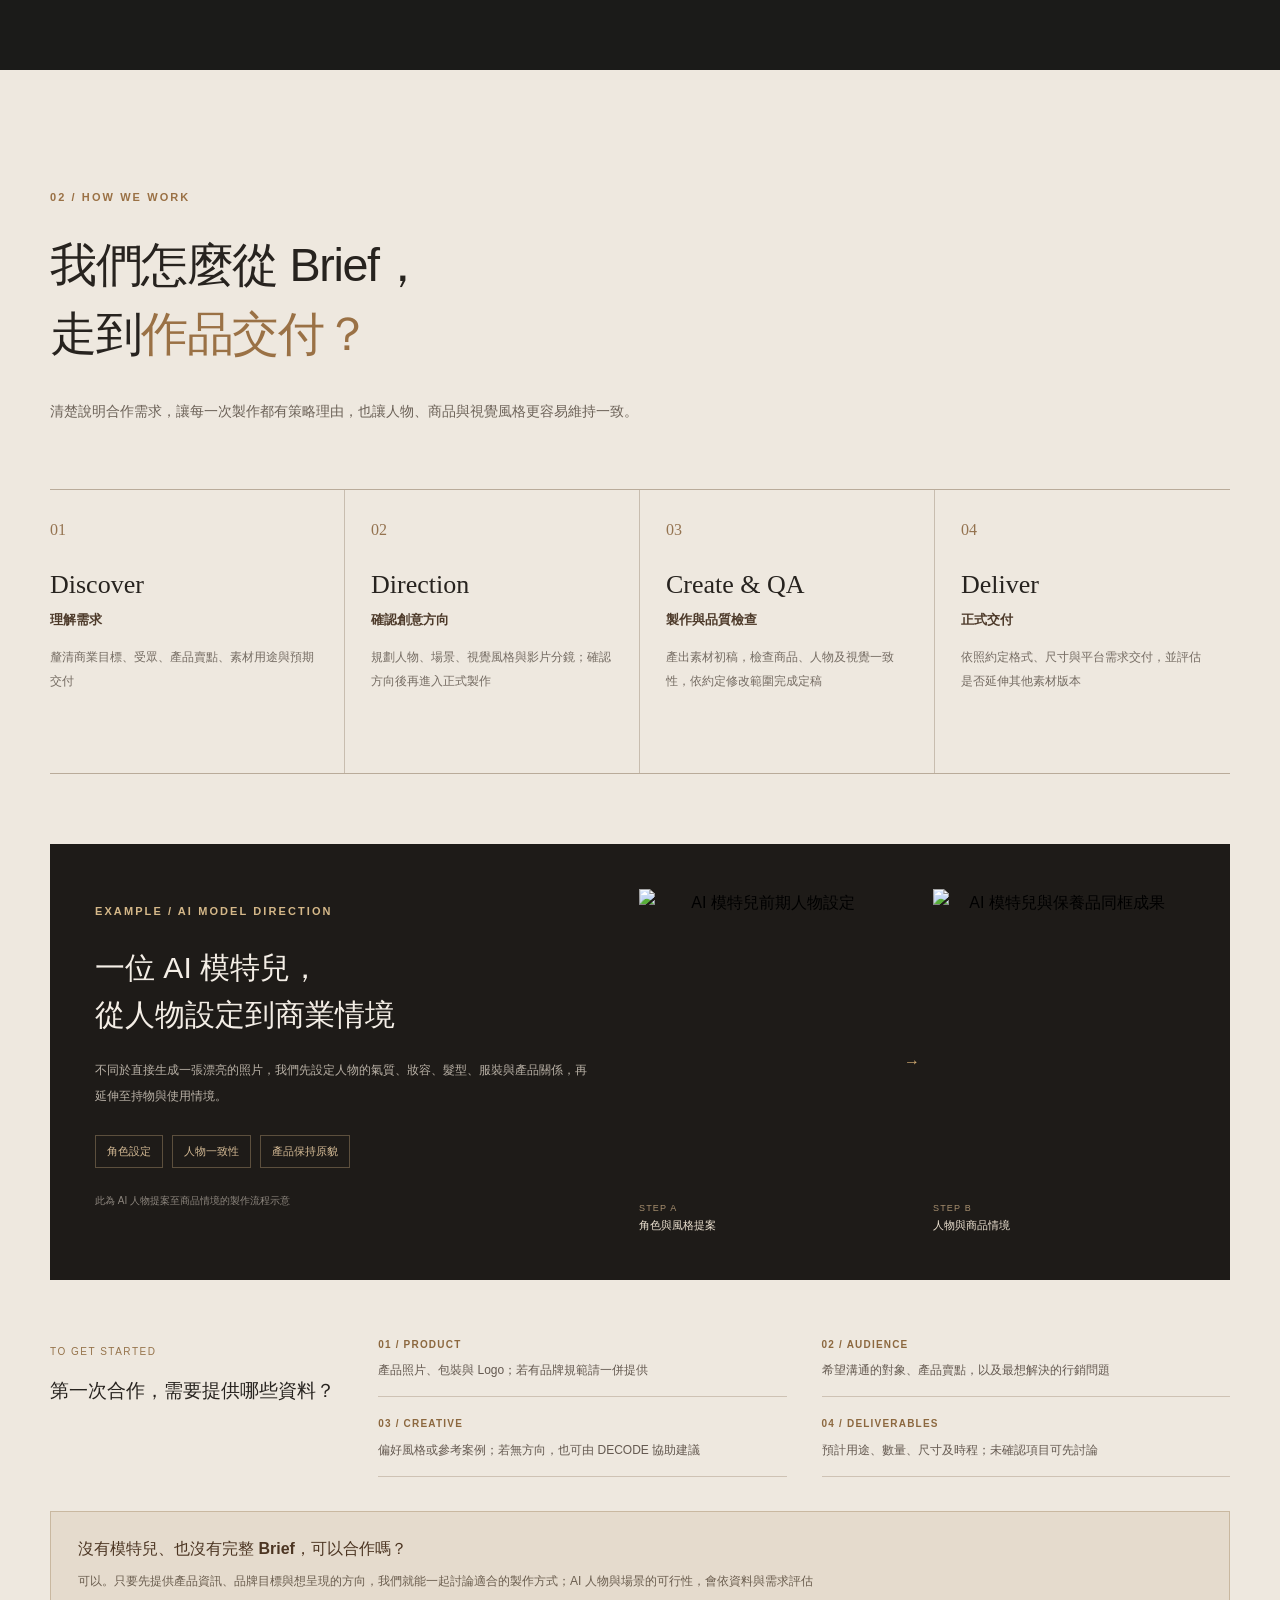
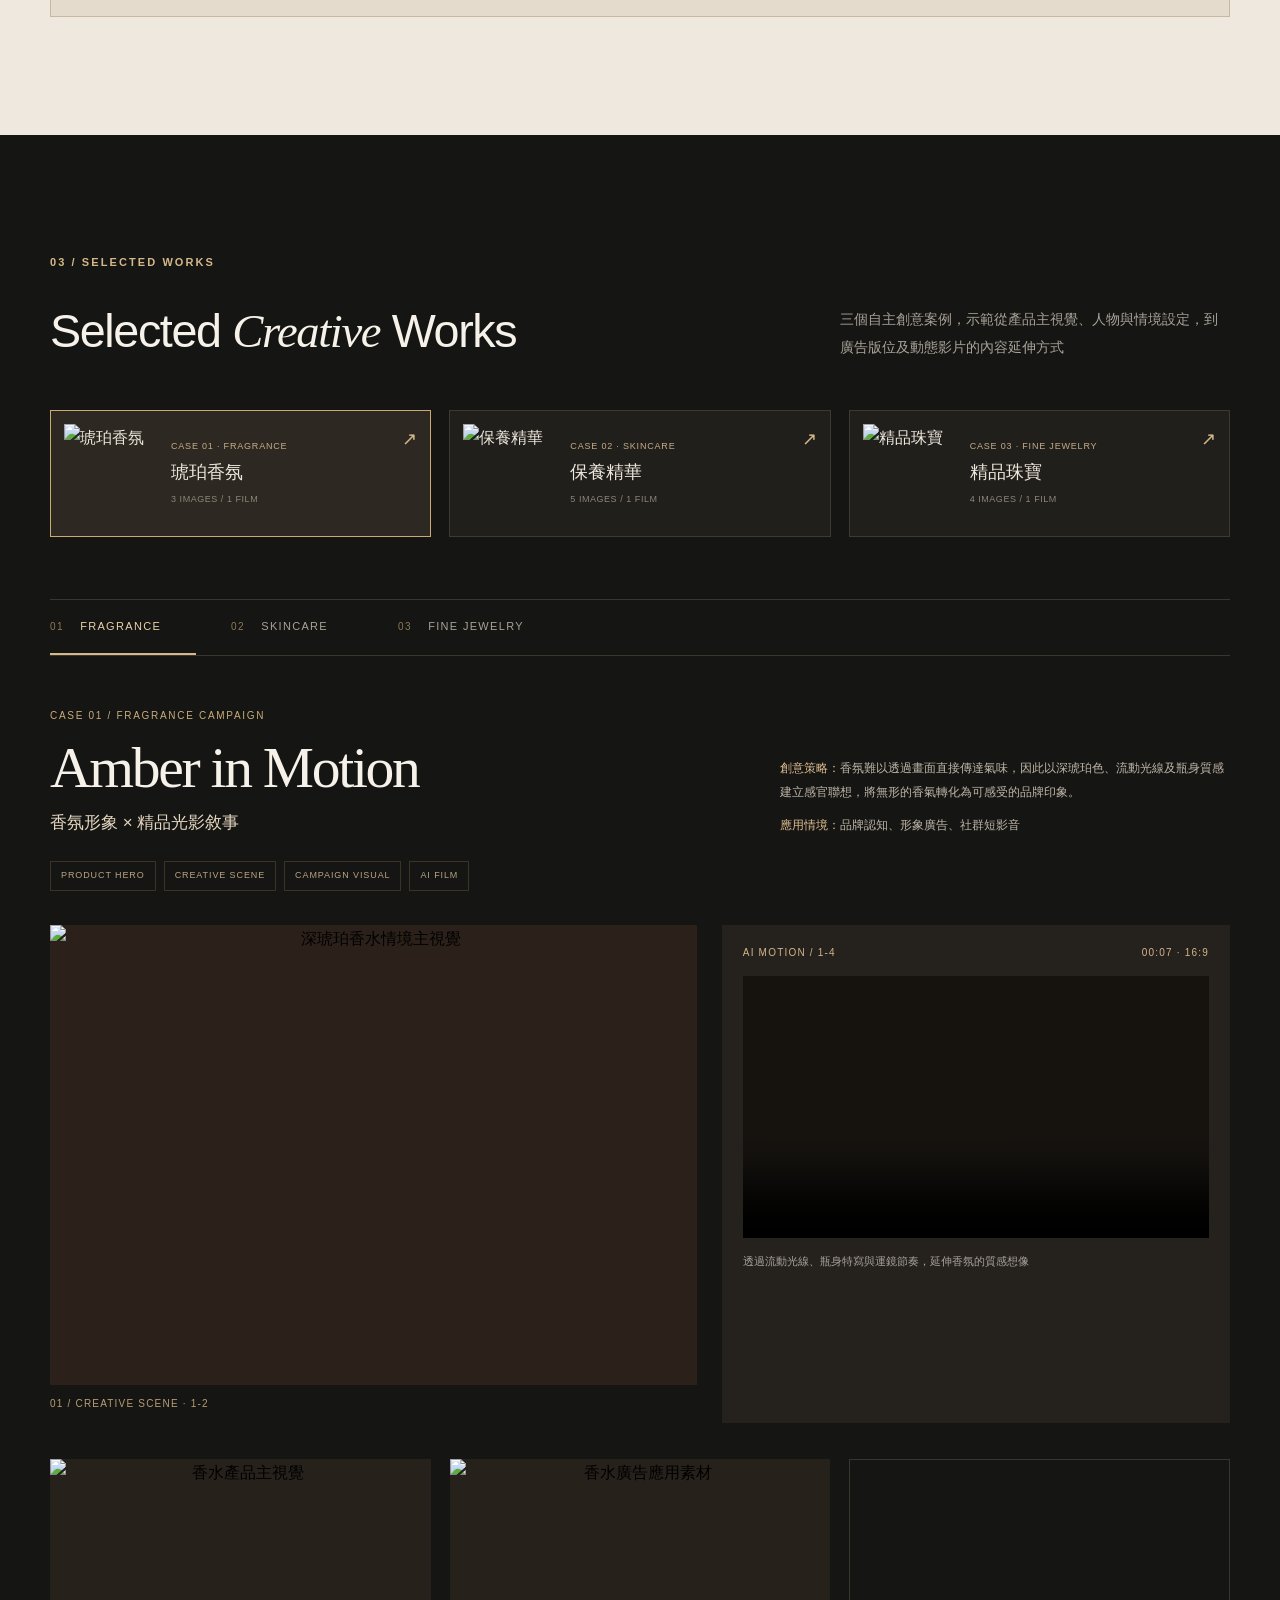
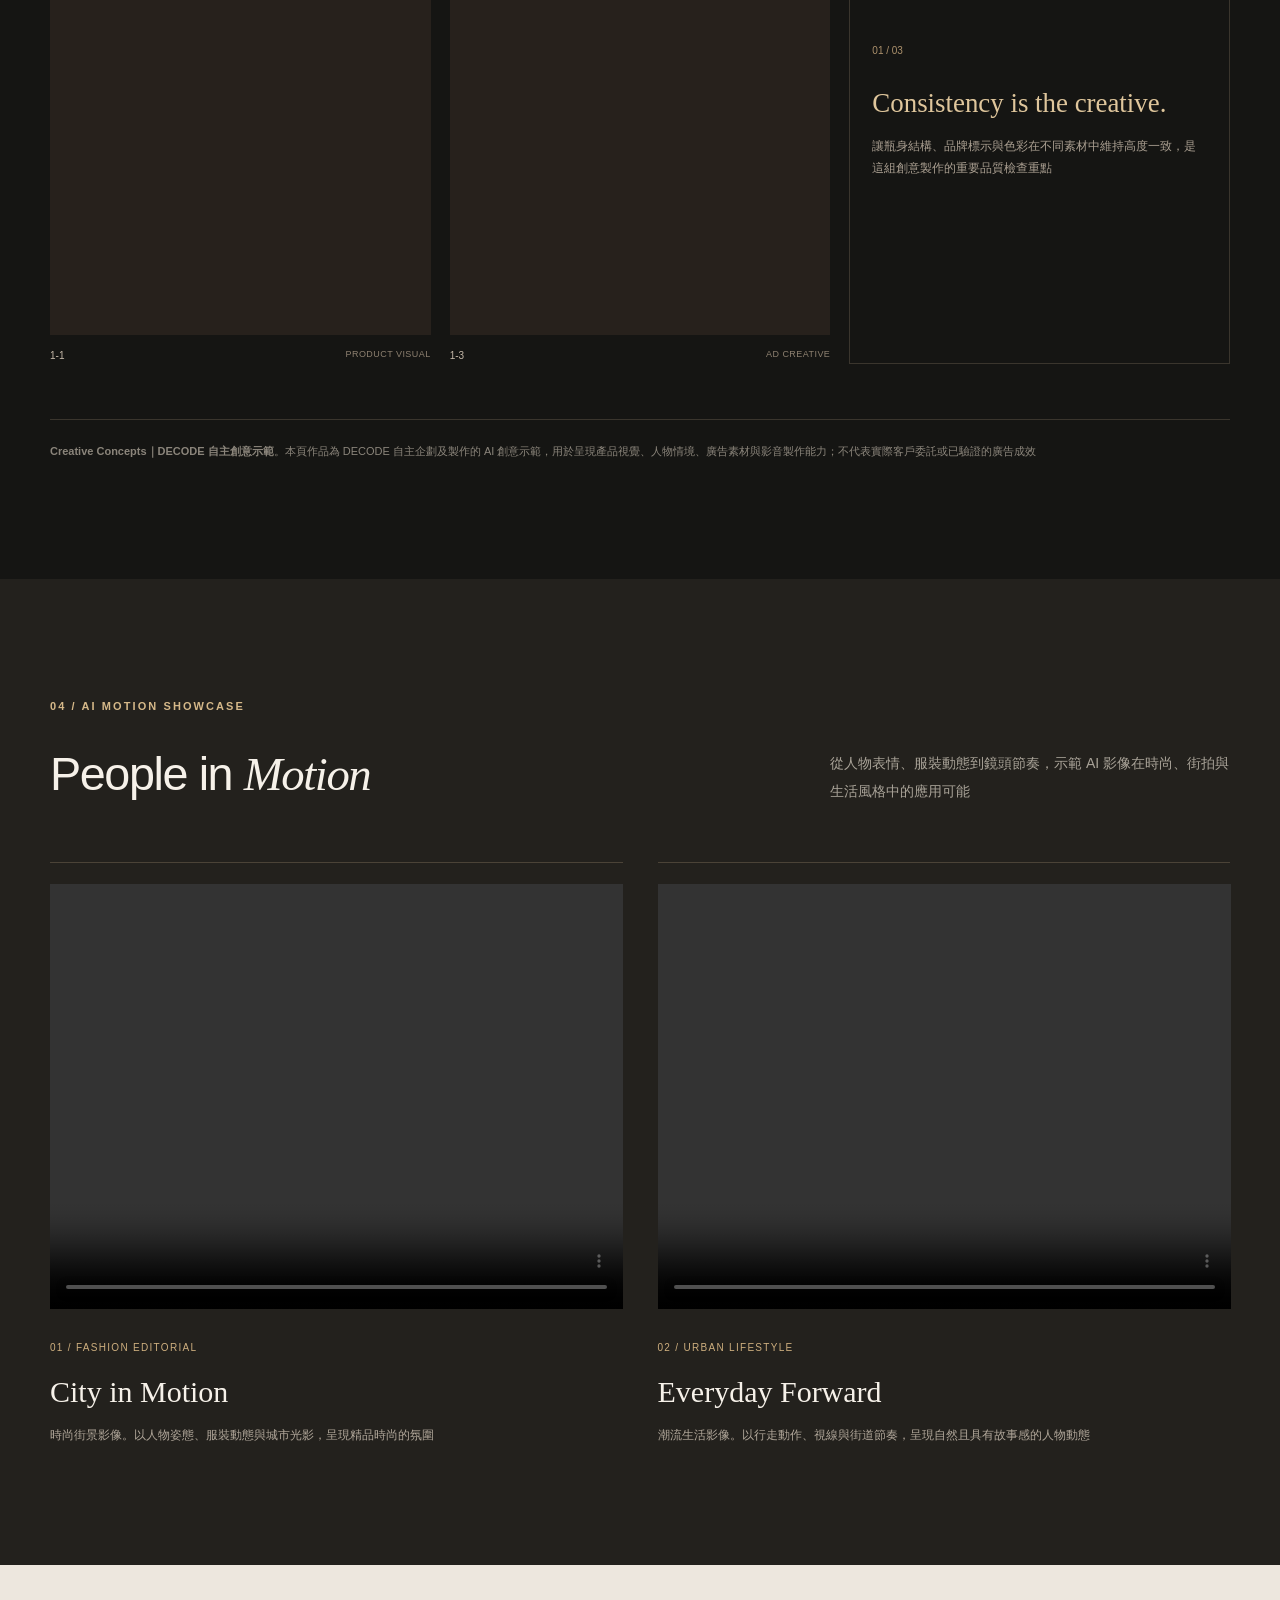
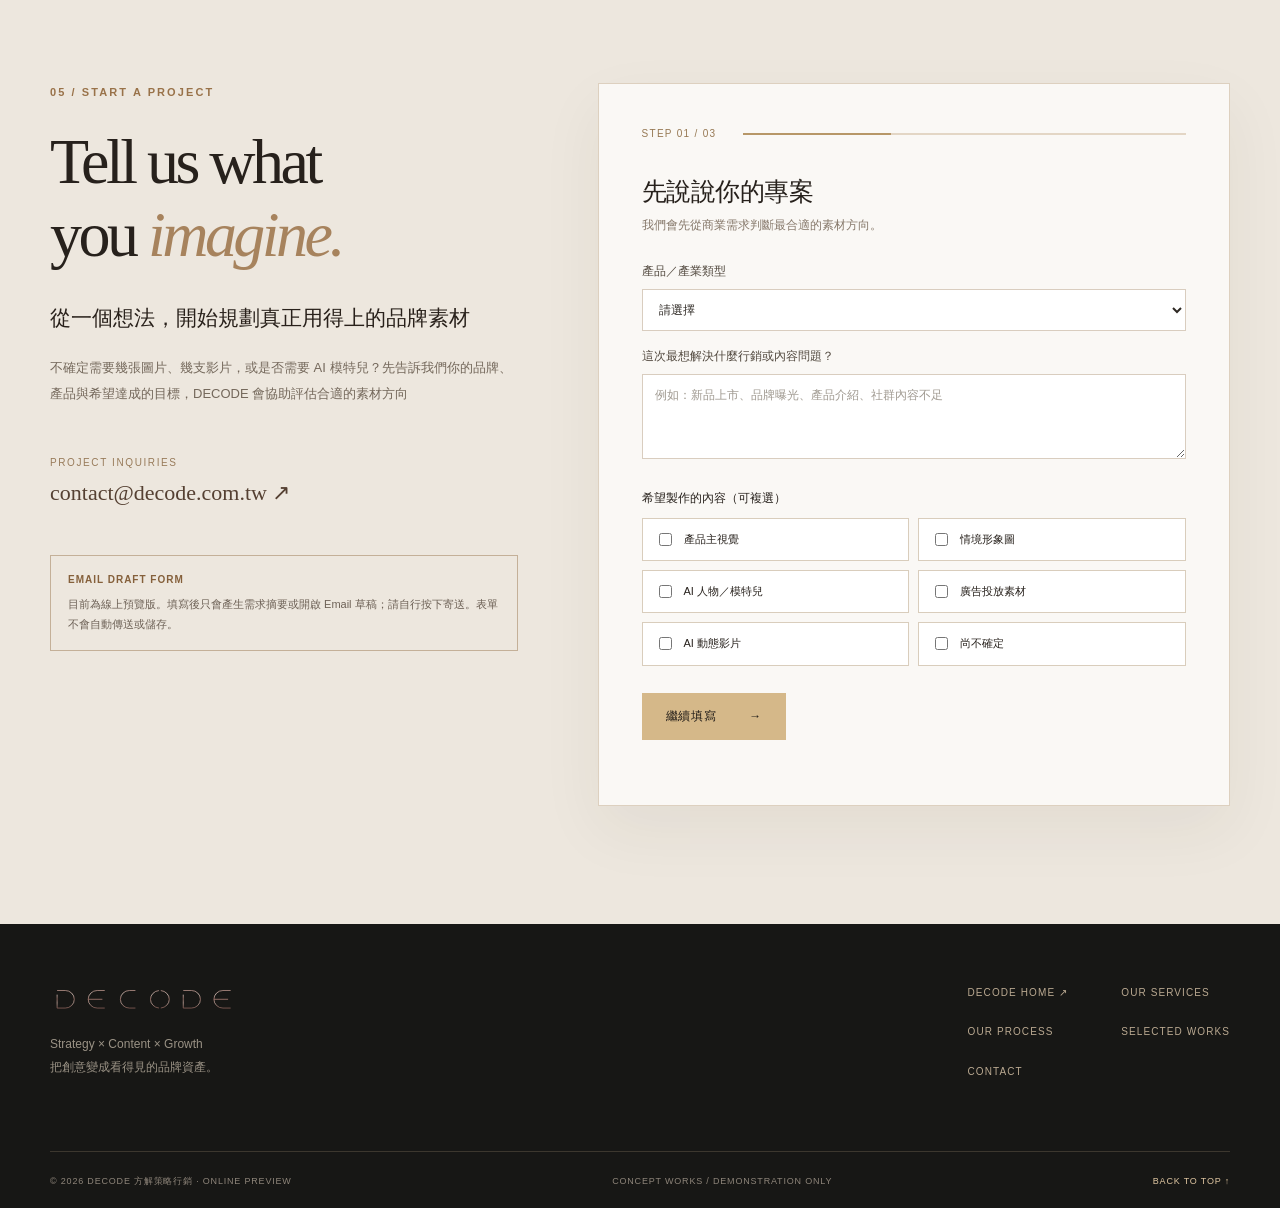
==== commit 4c7a7905: "Remove Chinese full stop from AI model direction heading" ====
--- a/cases-preview/index.html
+++ b/cases-preview/index.html
@@ -117,7 +117,7 @@
       <article><span class="process-no">04</span><h3>Deliver</h3><p class="process-zh">正式交付</p><p>依照約定格式、尺寸與平台需求交付，並評估是否延伸其他素材版本</p></article>
     </div>
     <div class="process-demo">
-      <div class="demo-copy"><p class="eyebrow">EXAMPLE / AI MODEL DIRECTION</p><h3>一位 AI 模特兒，<br>從人物設定到商業情境。</h3><p>不同於直接生成一張漂亮的照片，我們先設定人物的氣質、妝容、髮型、服裝與產品關係，再延伸至持物與使用情境。</p><div class="mini-list"><span>角色設定</span><span>人物一致性</span><span>產品保持原貌</span></div><p class="process-disclaimer">此為 AI 人物提案至商品情境的製作流程示意</p></div>
+      <div class="demo-copy"><p class="eyebrow">EXAMPLE / AI MODEL DIRECTION</p><h3>一位 AI 模特兒，<br>從人物設定到商業情境</h3><p>不同於直接生成一張漂亮的照片，我們先設定人物的氣質、妝容、髮型、服裝與產品關係，再延伸至持物與使用情境。</p><div class="mini-list"><span>角色設定</span><span>人物一致性</span><span>產品保持原貌</span></div><p class="process-disclaimer">此為 AI 人物提案至商品情境的製作流程示意</p></div>
       <div class="demo-images">
         <figure><button data-lightbox data-src="https://d2ol7oe51mr4n9.cloudfront.net/user_3Jb85Thbp6wwOYRd5nIaoln4p3W/cbe02f85-c6ea-400b-a66c-b64027bc5598.png" data-title="前期角色設定｜2-4 AI 模特兒建議"><img src="https://d2ol7oe51mr4n9.cloudfront.net/user_3Jb85Thbp6wwOYRd5nIaoln4p3W/cbe02f85-c6ea-400b-a66c-b64027bc5598.png" alt="AI 模特兒前期人物設定"></button><figcaption><span>STEP A</span>角色與風格提案</figcaption></figure>
         <span class="demo-arrow" aria-hidden="true">→</span>
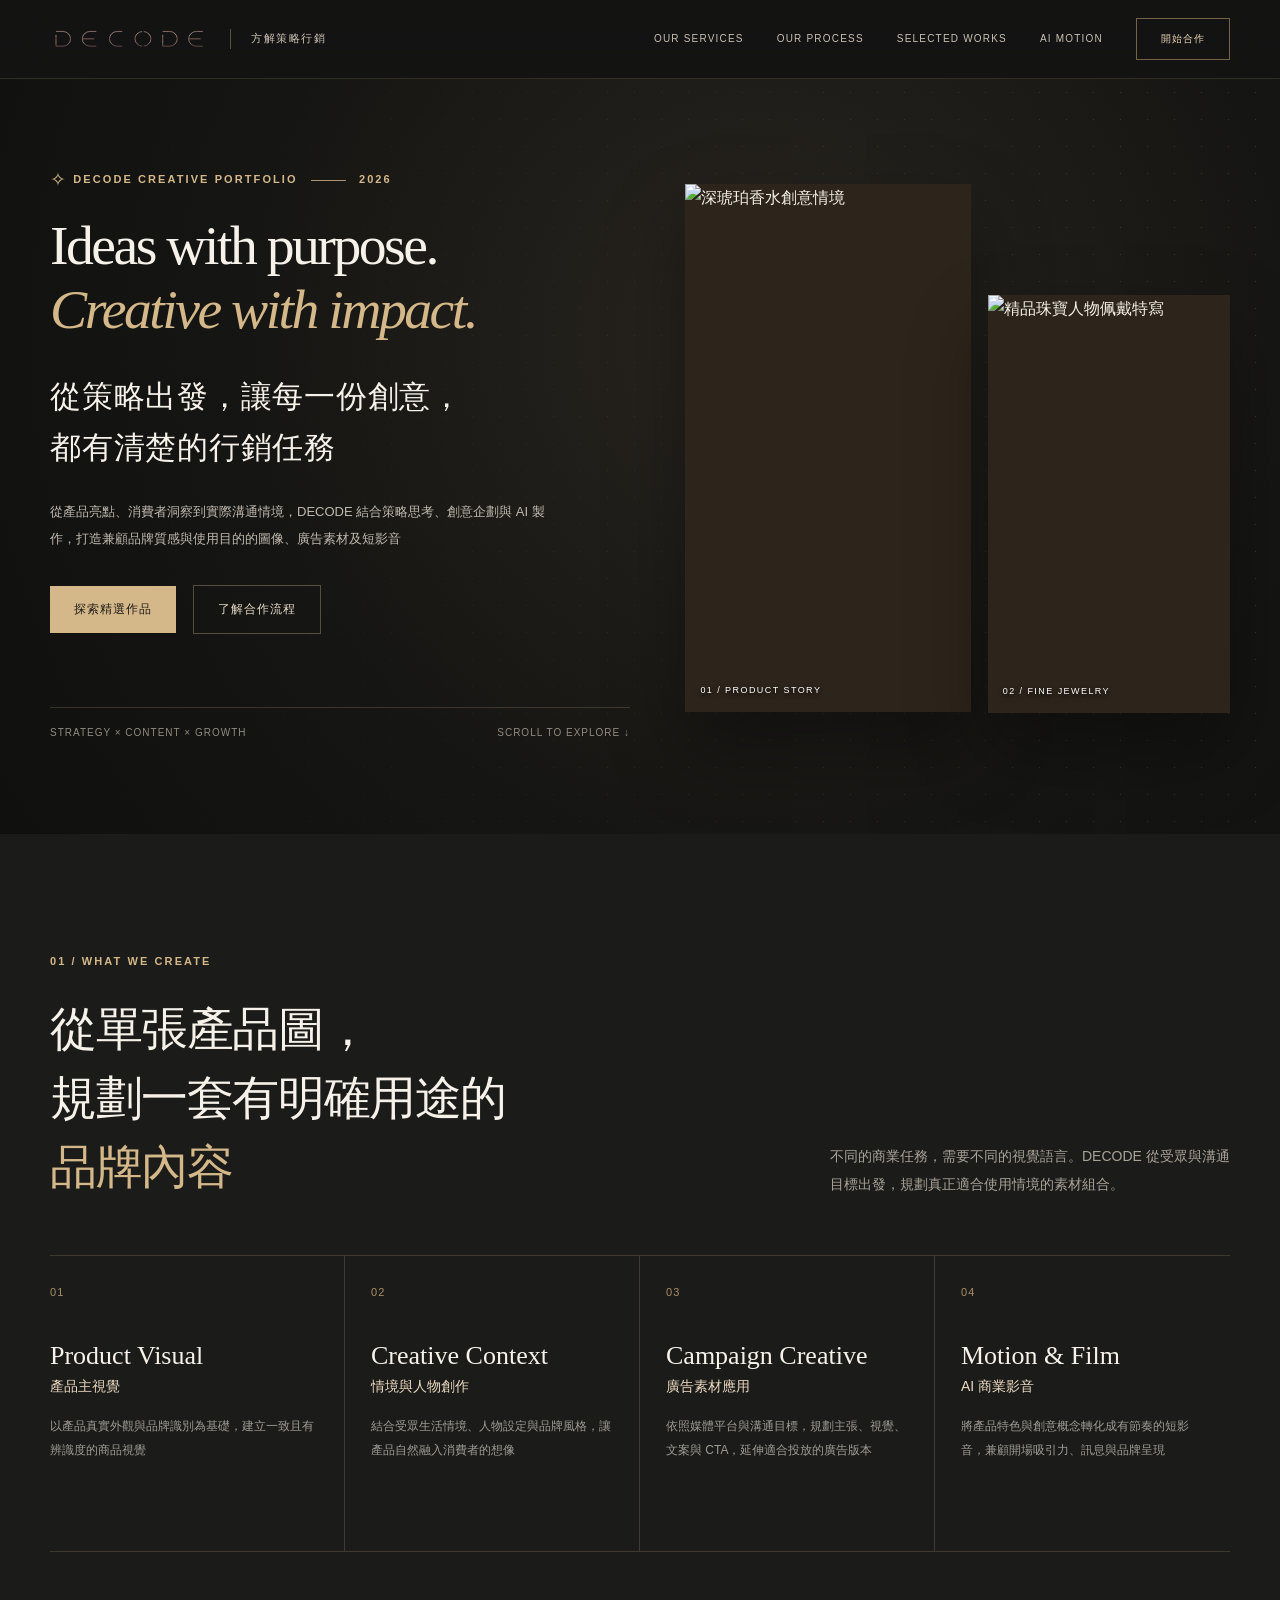
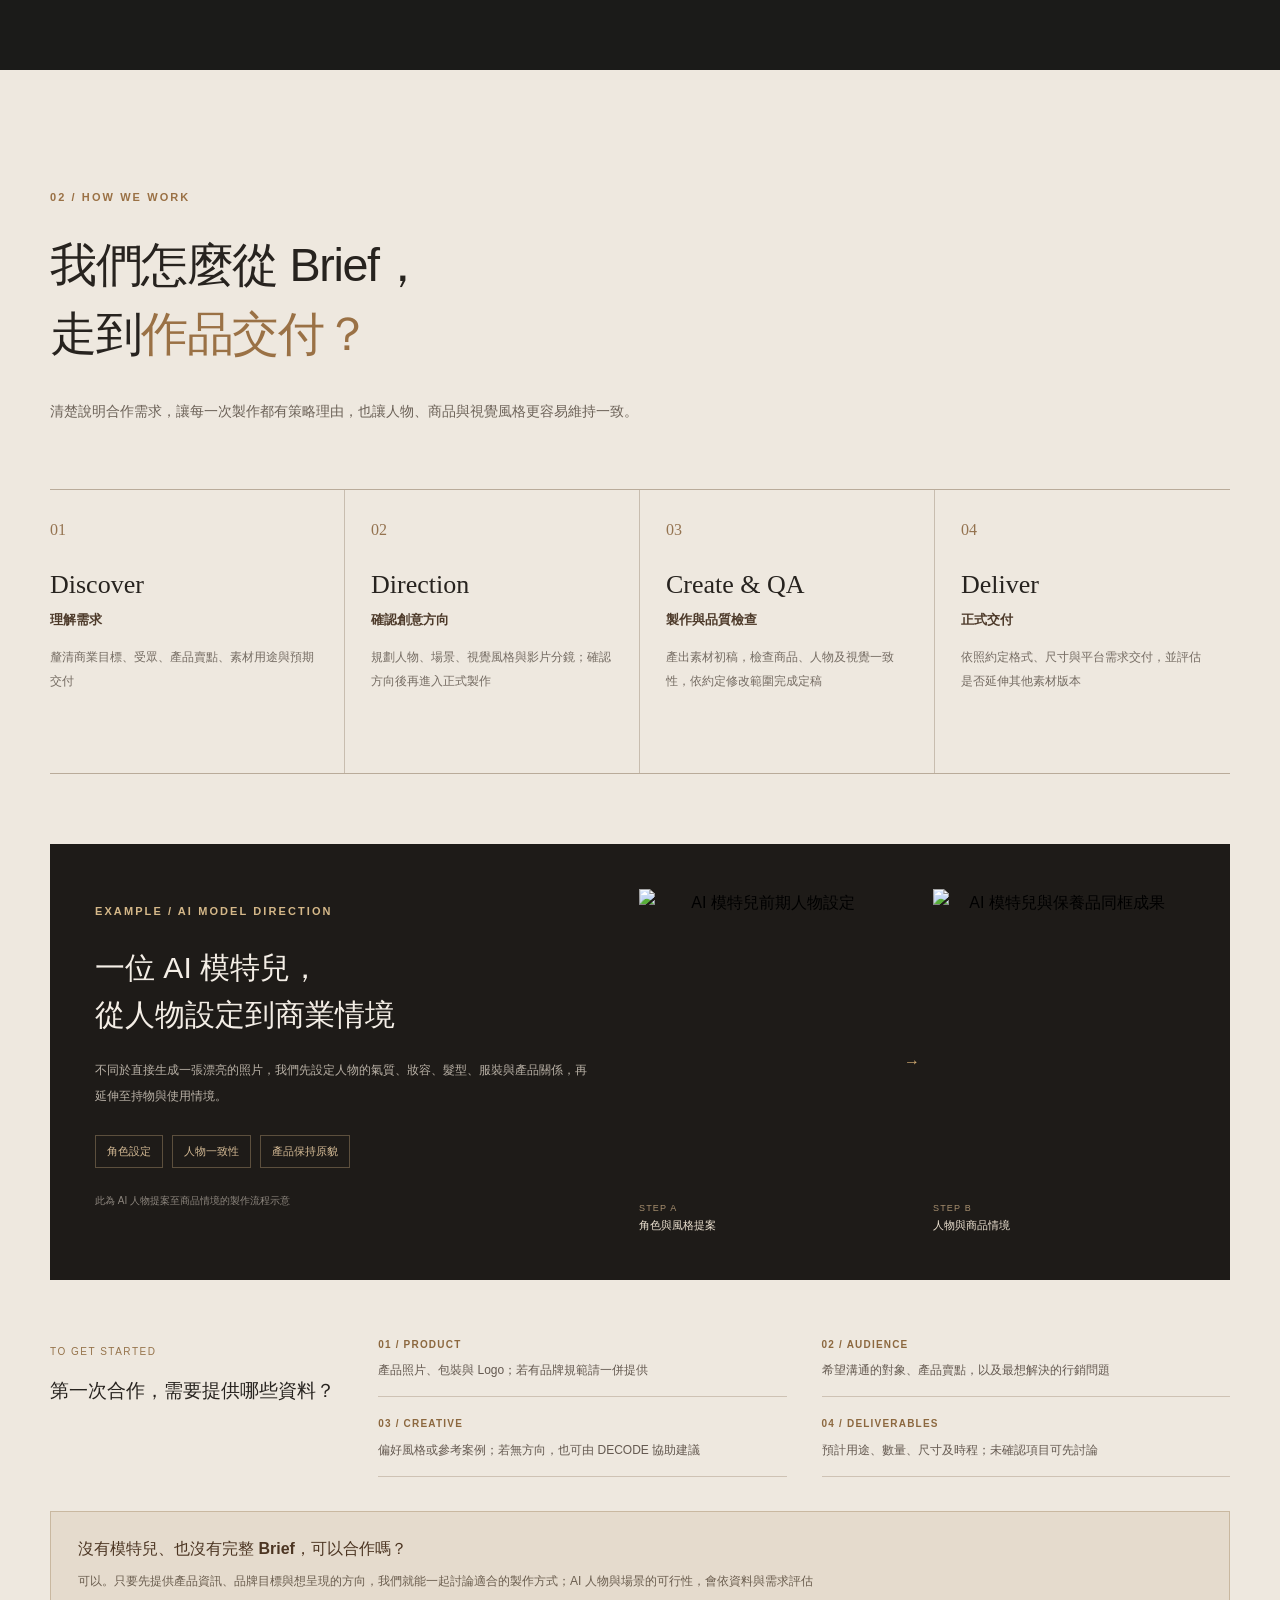
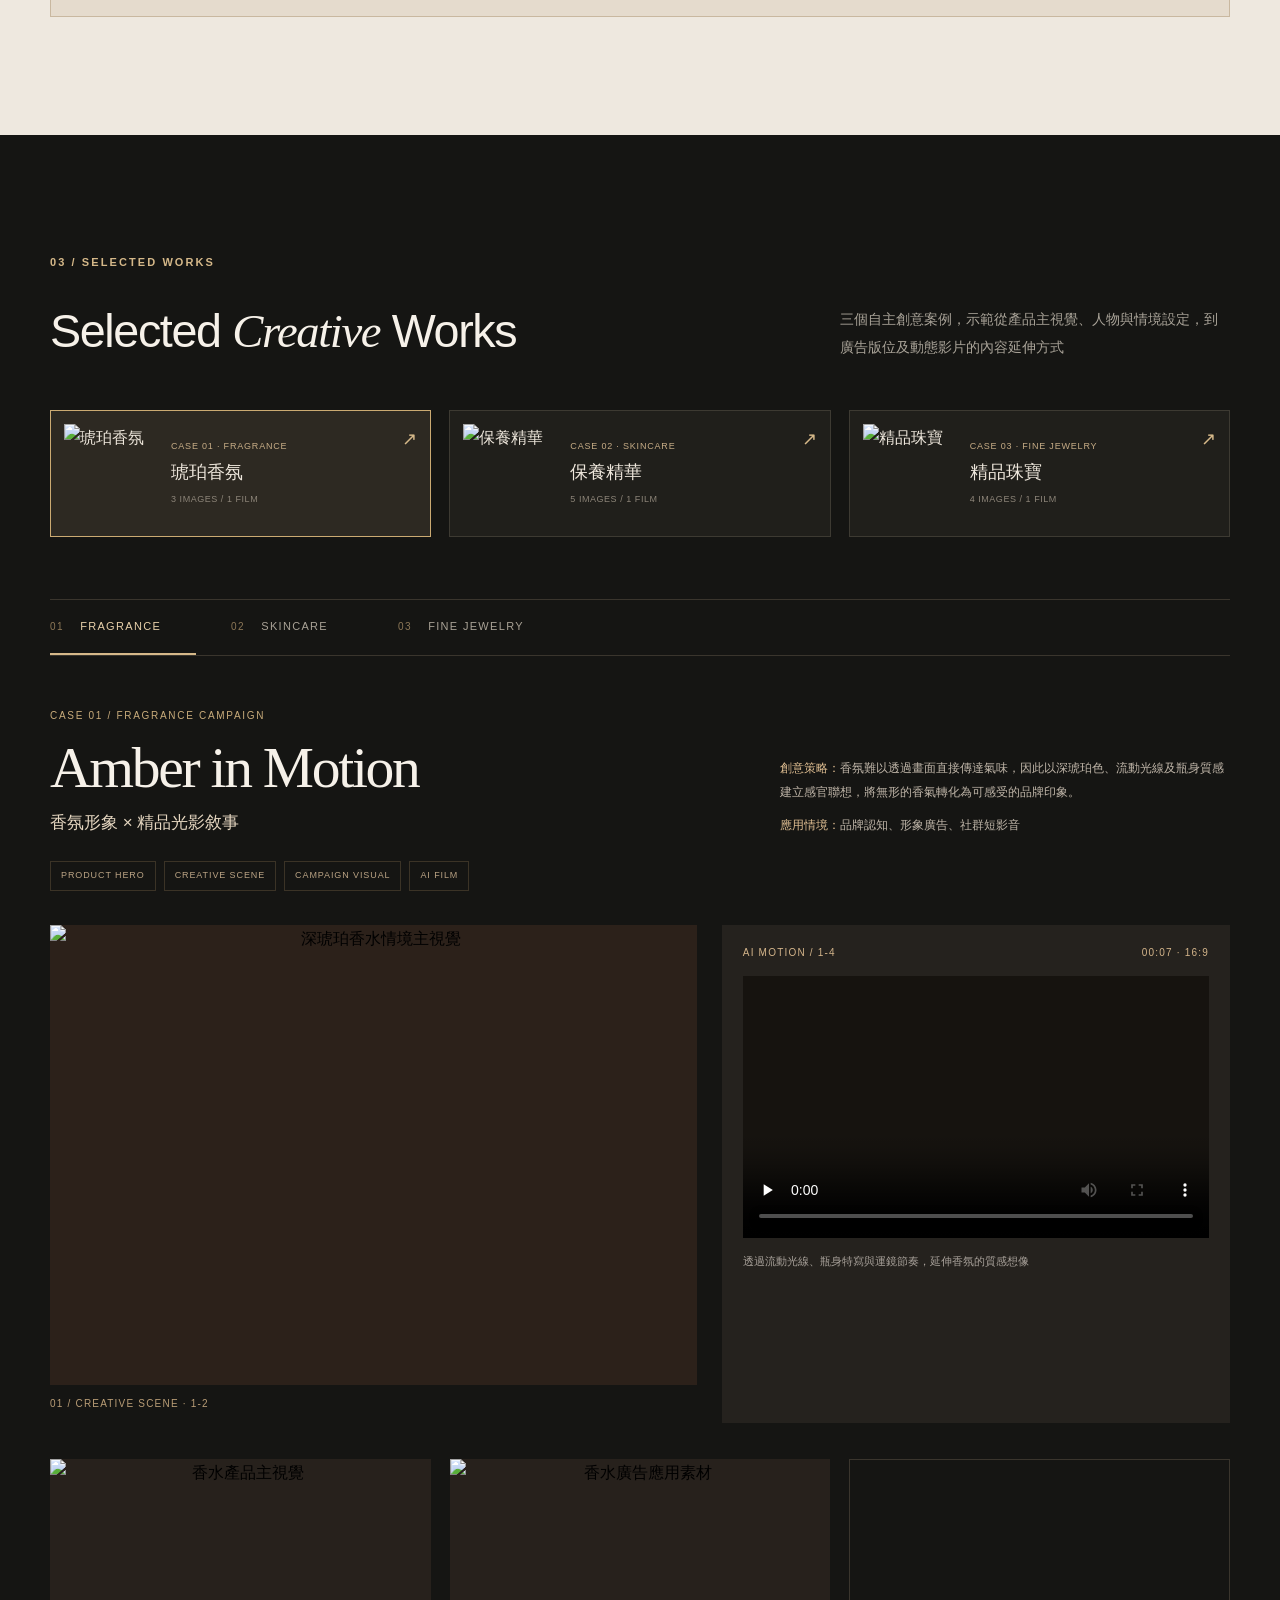
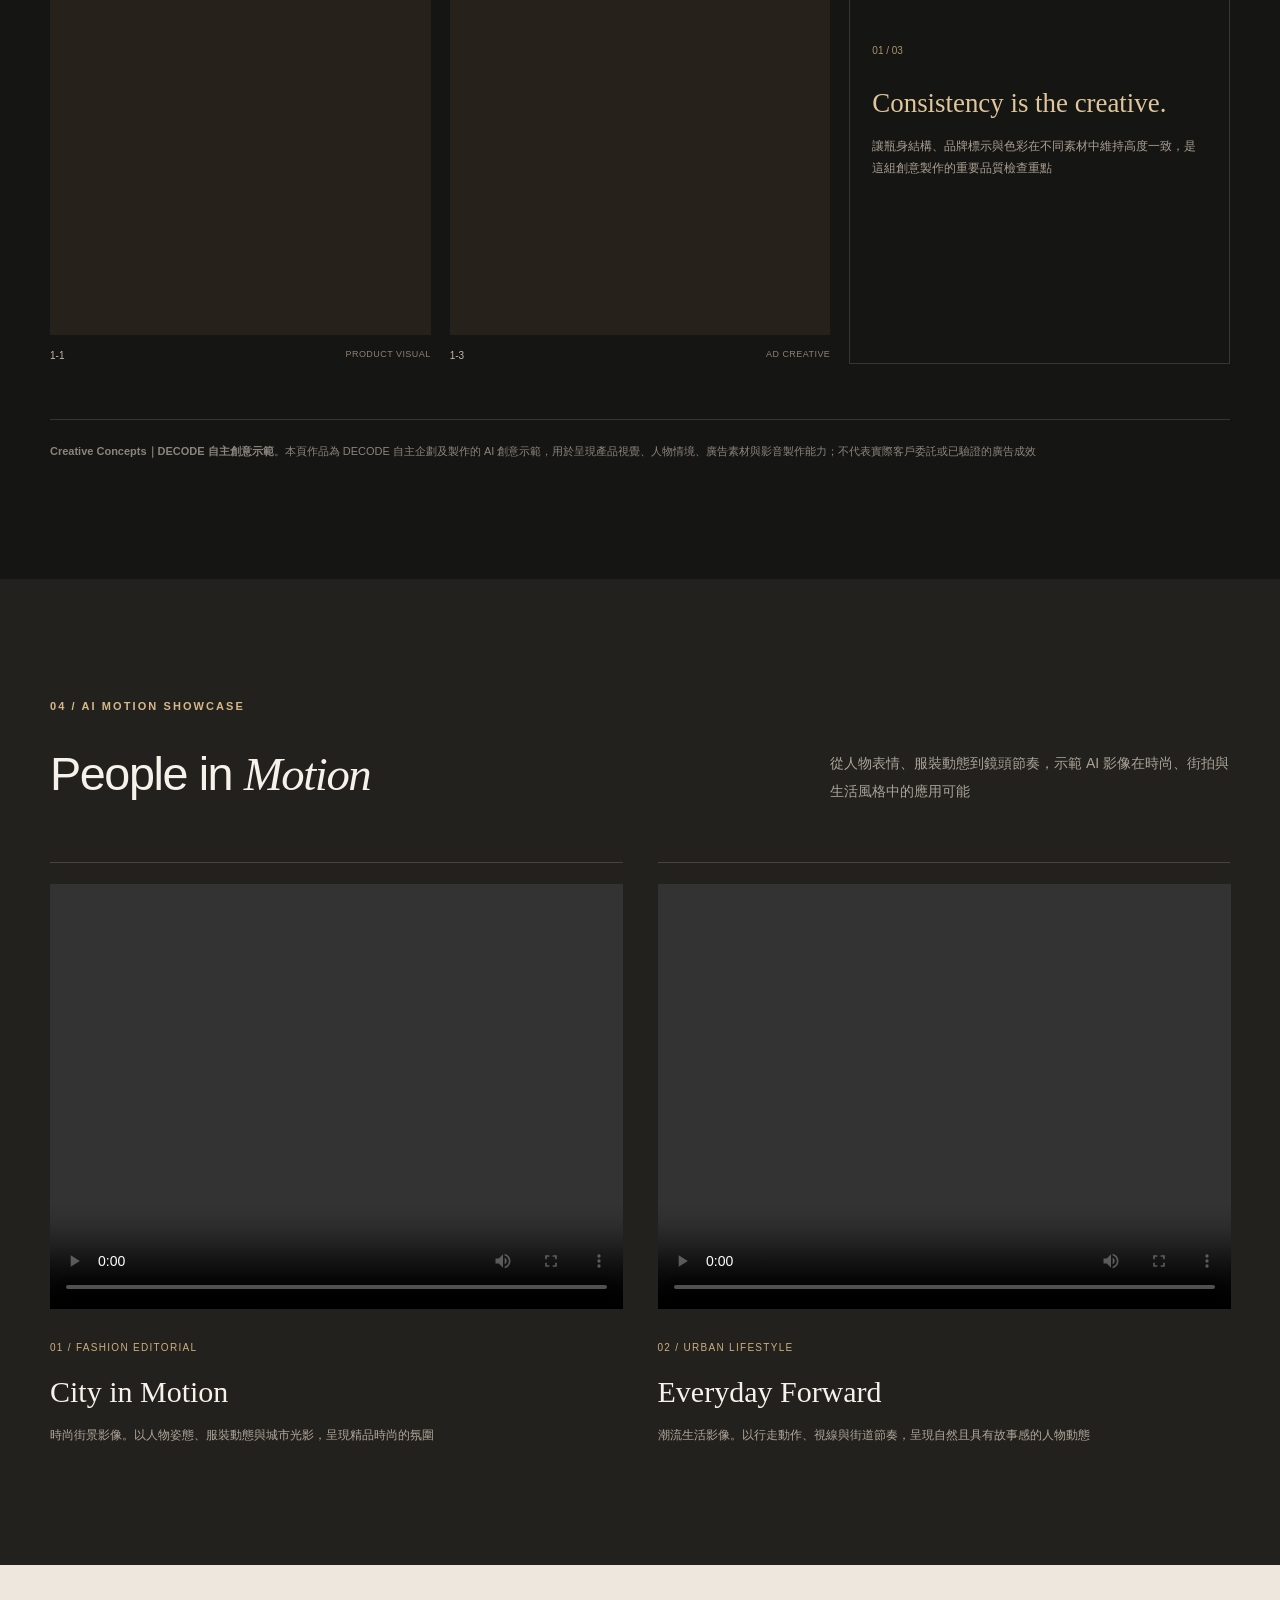
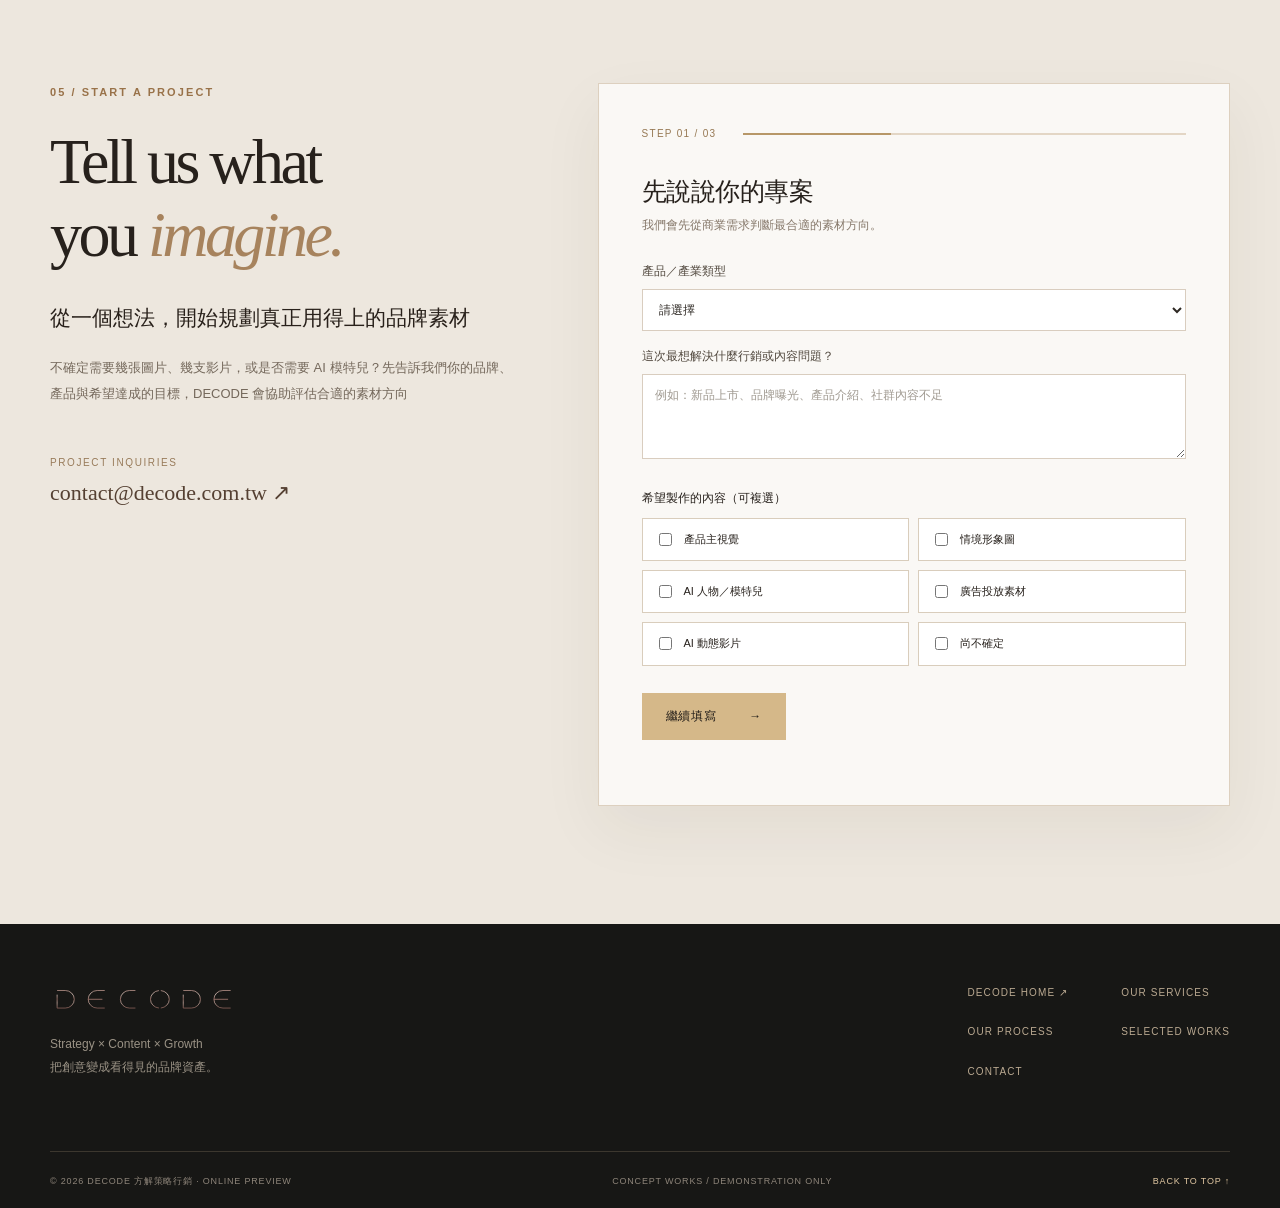
==== commit c6e30df9: "Hide email draft notice box in CASES preview, keep form operation intact" ====
--- a/cases-preview/index.html
+++ b/cases-preview/index.html
@@ -175,7 +175,7 @@
 
 <!-- INQUIRY -->
 <section class="section inquiry" id="inquiry"><div class="container inquiry-wrap">
-  <div class="inquiry-intro"><p class="eyebrow">05 / START A PROJECT</p><h2>Tell us what<br>you <em>imagine.</em></h2><p class="inquiry-zh">從一個想法，開始規劃真正用得上的品牌素材</p><p>不確定需要幾張圖片、幾支影片，或是否需要 AI 模特兒？先告訴我們你的品牌、產品與希望達成的目標，DECODE 會協助評估合適的素材方向</p><div class="inquiry-contact"><span>PROJECT INQUIRIES</span><a href="mailto:contact@decode.com.tw">contact@decode.com.tw ↗</a></div><div class="demo-note"><b>EMAIL DRAFT FORM</b><span>目前為線上預覽版。填寫後只會產生需求摘要或開啟 Email 草稿；請自行按下寄送。表單不會自動傳送或儲存。</span></div></div>
+  <div class="inquiry-intro"><p class="eyebrow">05 / START A PROJECT</p><h2>Tell us what<br>you <em>imagine.</em></h2><p class="inquiry-zh">從一個想法，開始規劃真正用得上的品牌素材</p><p>不確定需要幾張圖片、幾支影片，或是否需要 AI 模特兒？先告訴我們你的品牌、產品與希望達成的目標，DECODE 會協助評估合適的素材方向</p><div class="inquiry-contact"><span>PROJECT INQUIRIES</span><a href="mailto:contact@decode.com.tw">contact@decode.com.tw ↗</a></div></div>
   <div class="form-card"><div class="form-progress"><span id="form-step-label">STEP 01 / 03</span><div class="progress-track"><i id="progress-fill"></i></div></div>
     <form id="project-form" novalidate>
       <fieldset class="form-step" data-step="0"><legend>先說說你的專案</legend><p class="step-subtitle">我們會先從商業需求判斷最合適的素材方向。</p>
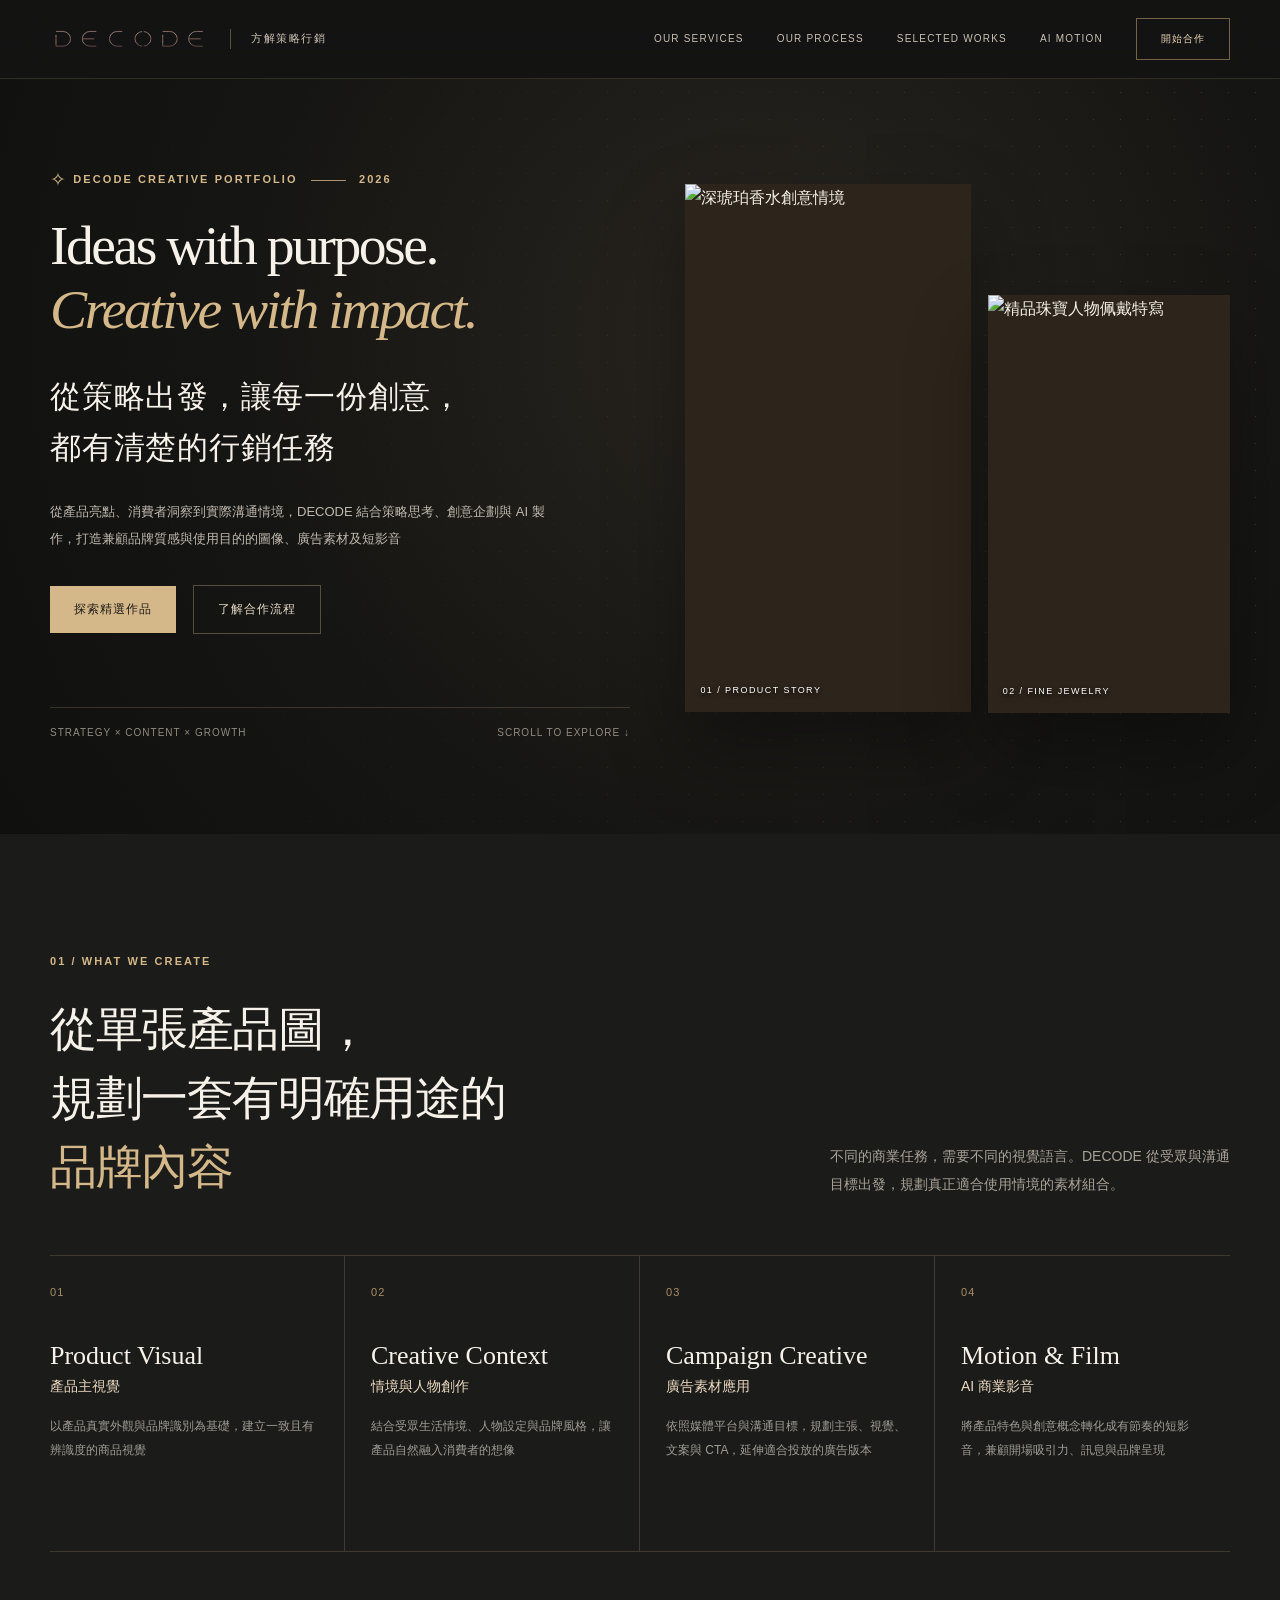
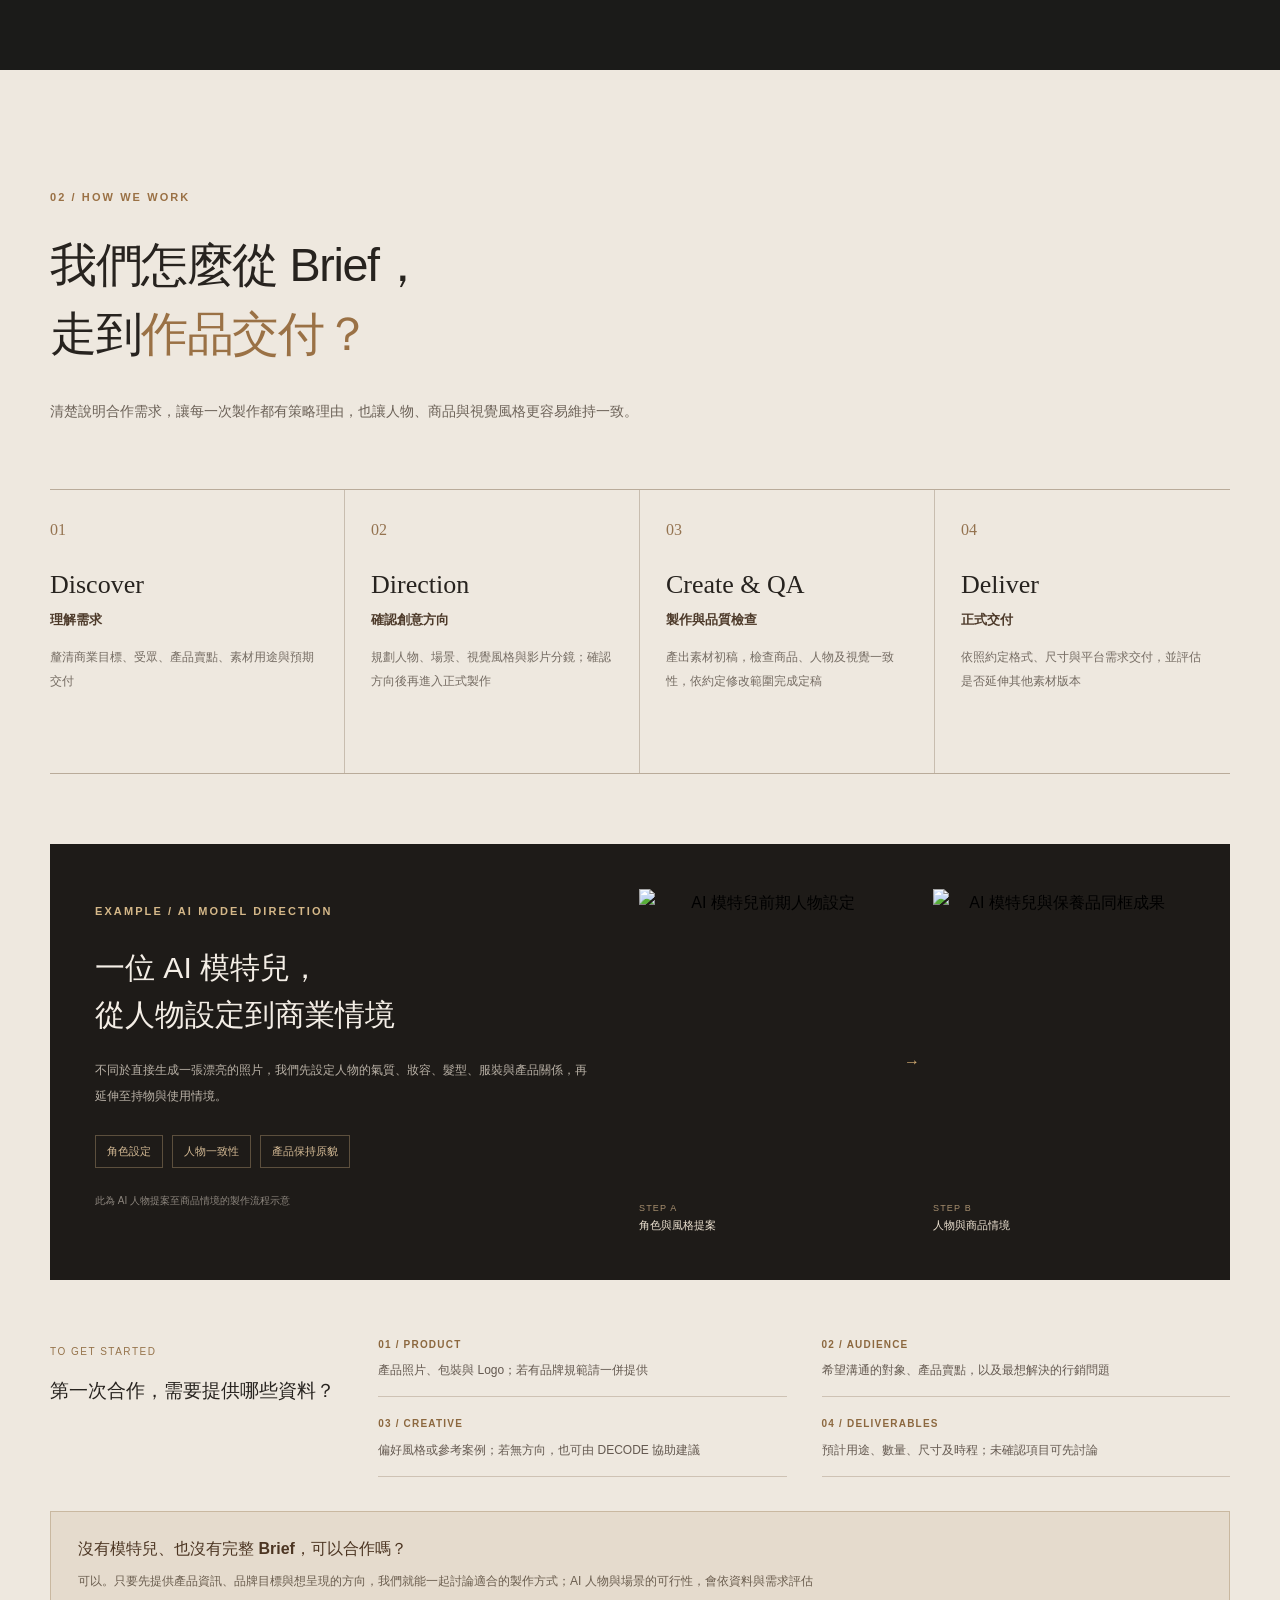
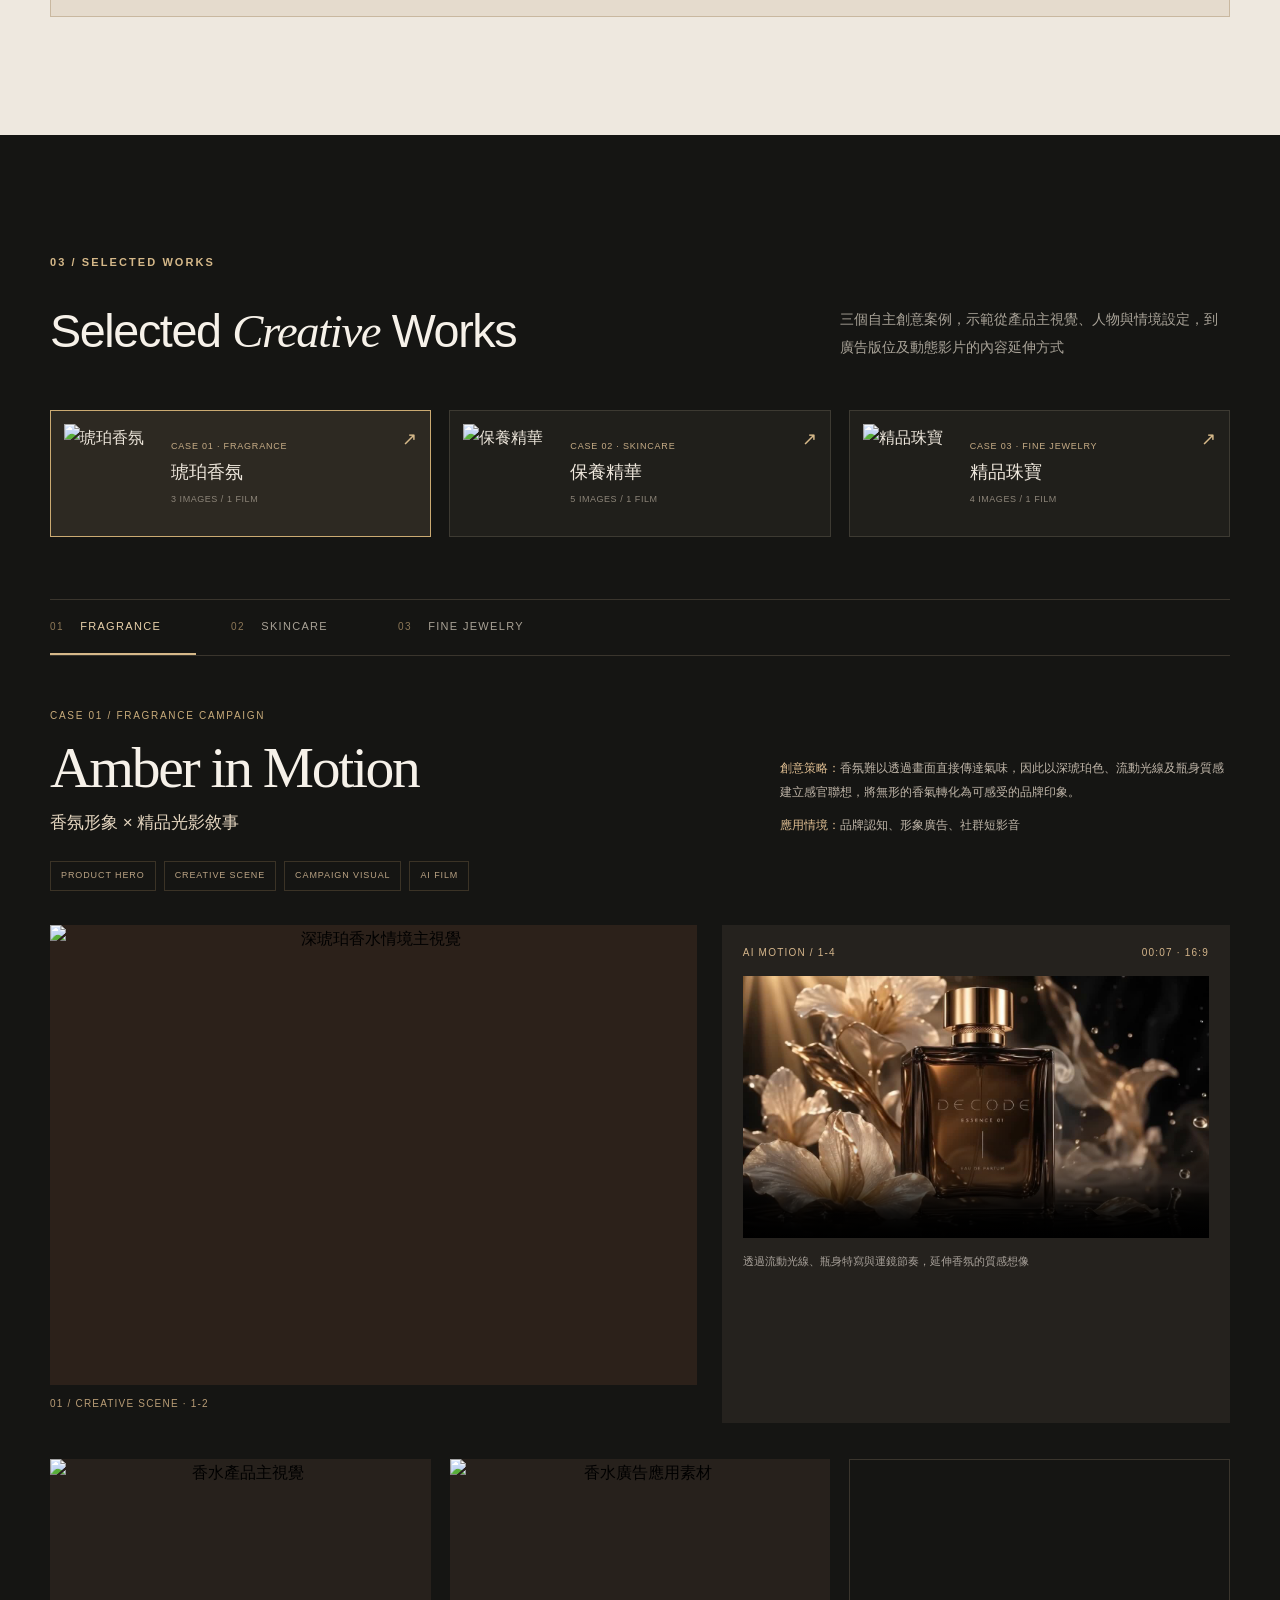
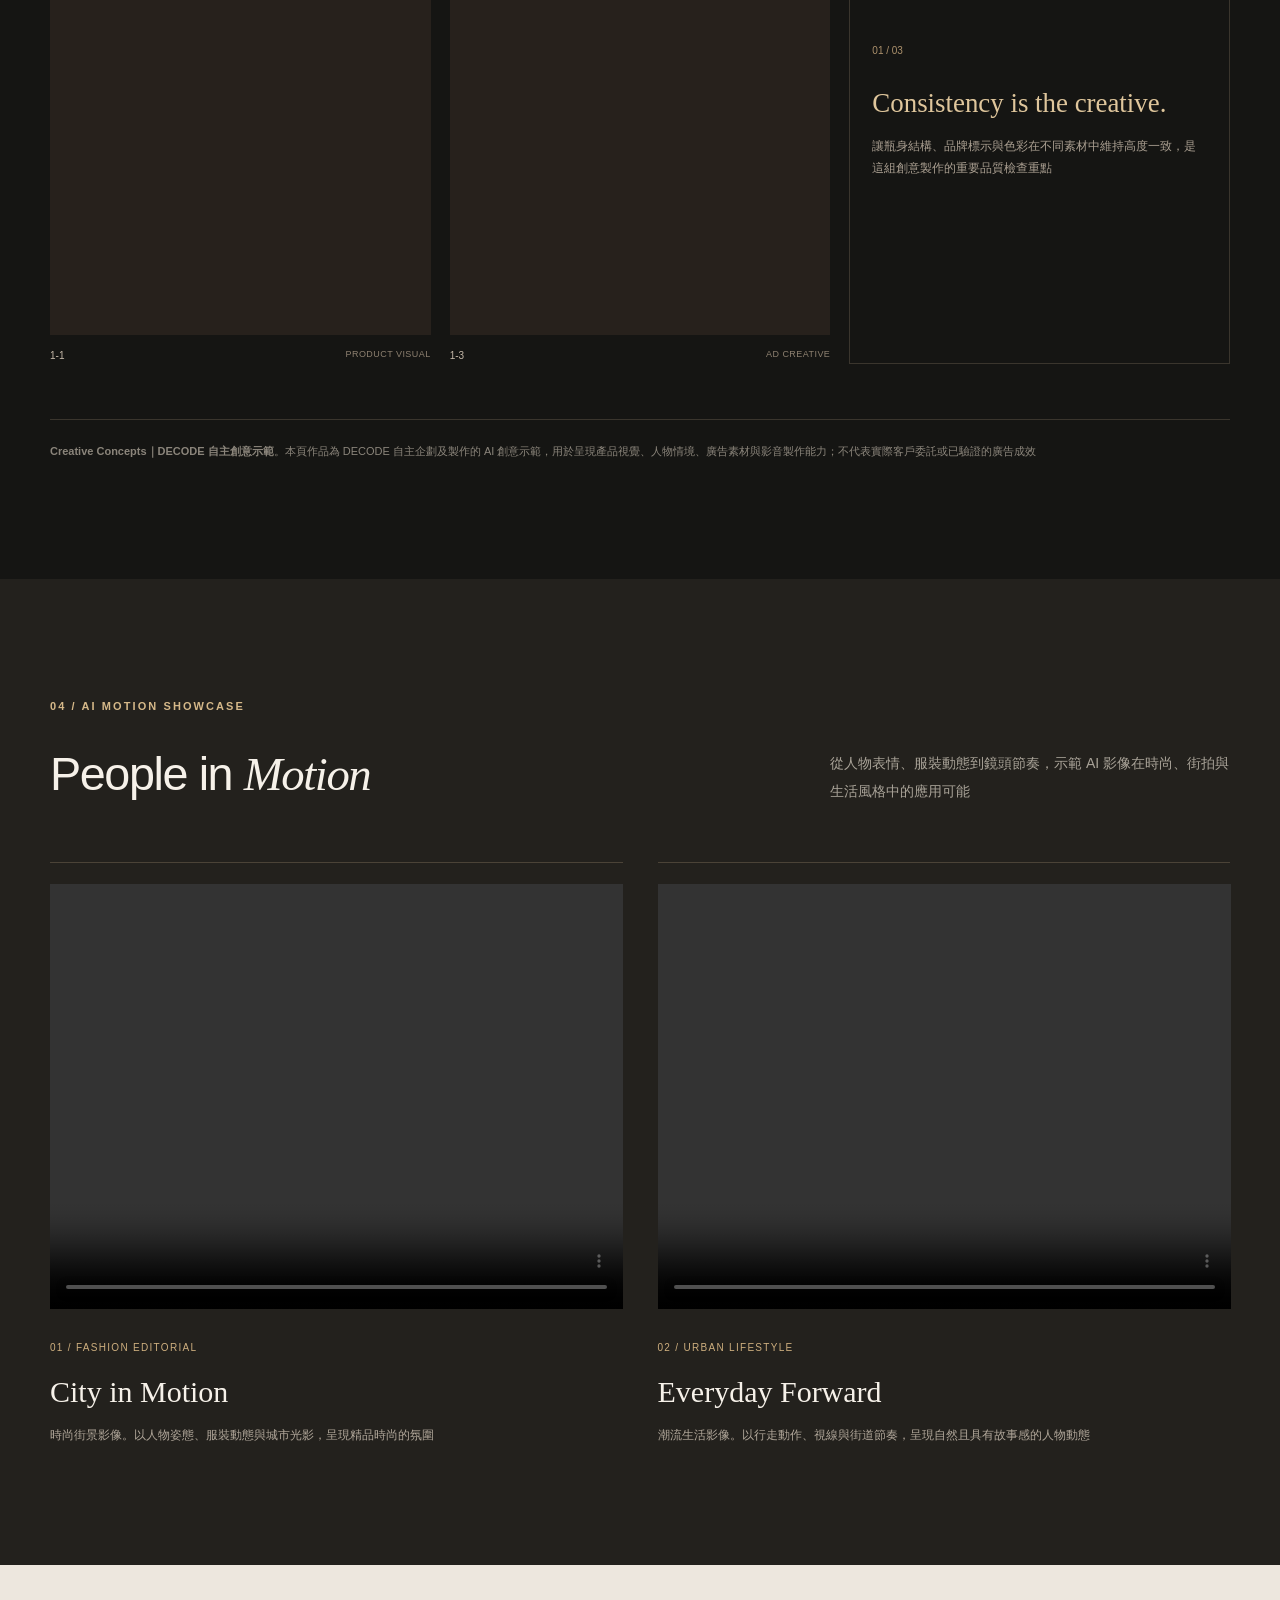
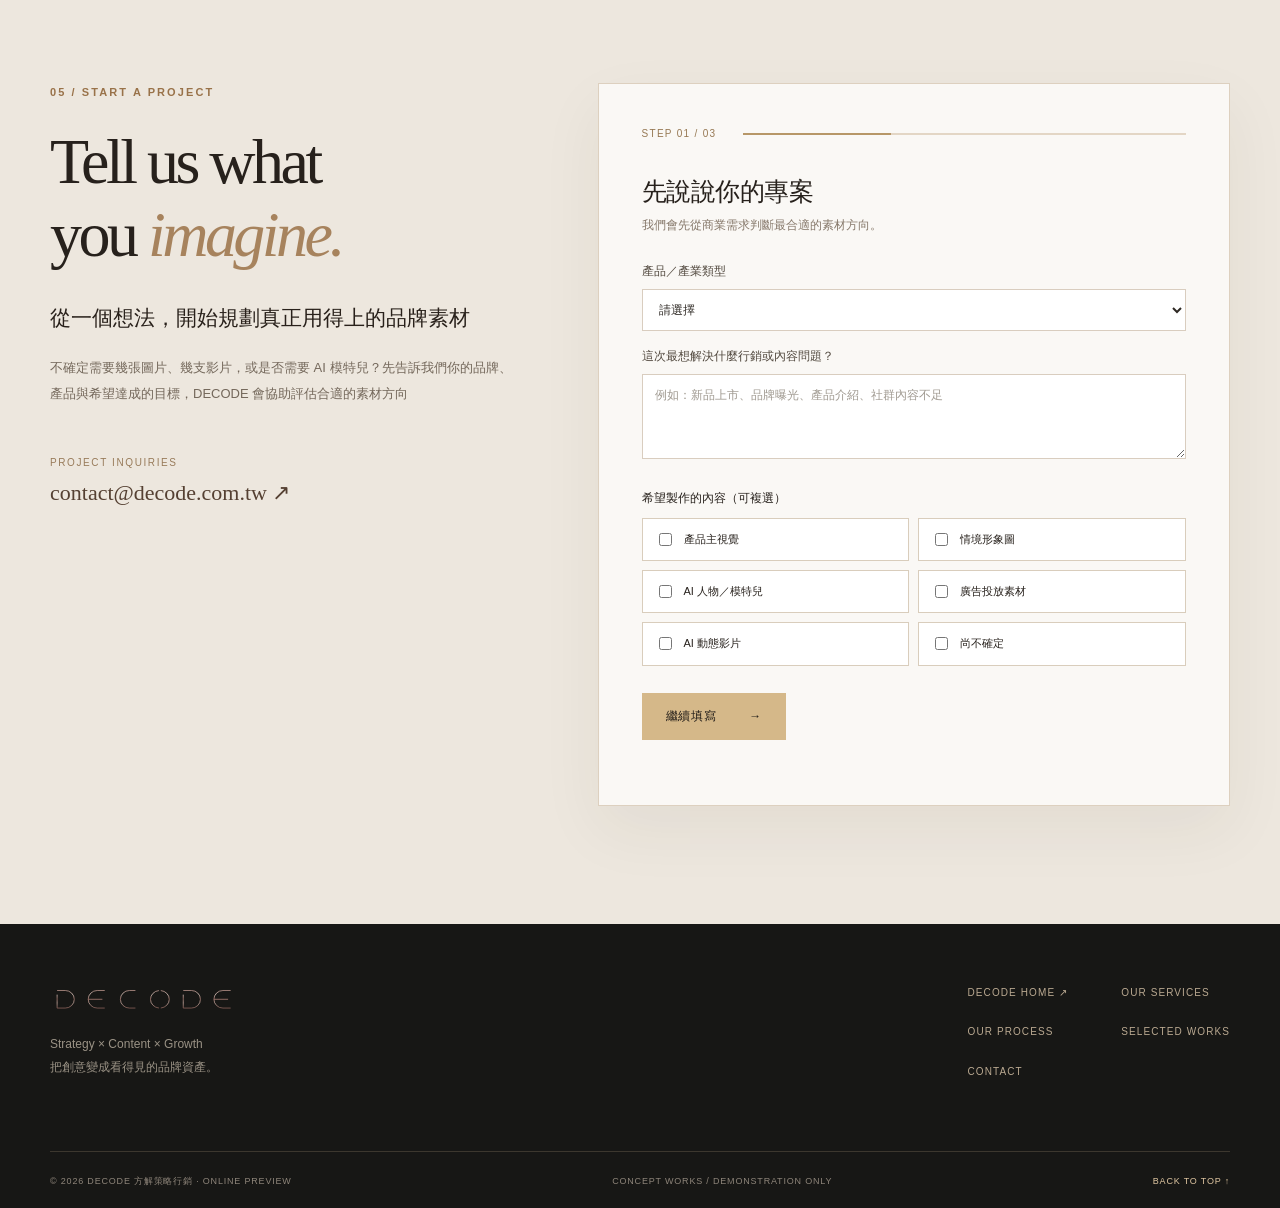
==== commit c150c8ed: "Fix 16:9 movie thumbnail posters for perfume and jewelry on mobile" ====
--- a/cases-preview/index.html
+++ b/cases-preview/index.html
@@ -147,7 +147,7 @@
       <article class="case-panel" id="panel-perfume" role="tabpanel" aria-labelledby="tab-perfume" data-case="perfume">
         <div class="case-head"><div><span class="case-index">CASE 01 / FRAGRANCE CAMPAIGN</span><h3>Amber in Motion</h3><p class="case-zh">香氛形象 × 精品光影敘事</p></div><div class="case-strategy"><p><strong>創意策略：</strong>香氛難以透過畫面直接傳達氣味，因此以深琥珀色、流動光線及瓶身質感建立感官聯想，將無形的香氣轉化為可感受的品牌印象。</p><p><strong>應用情境：</strong>品牌認知、形象廣告、社群短影音</p></div></div>
         <div class="deliverables"><span>PRODUCT HERO</span><span>CREATIVE SCENE</span><span>CAMPAIGN VISUAL</span><span>AI FILM</span></div>
-        <div class="case-main-grid"><div class="case-primary-photo"><button data-lightbox data-src="https://d2ol7oe51mr4n9.cloudfront.net/user_3Jb85Thbp6wwOYRd5nIaoln4p3W/a1b08d0f-031f-40a5-8eb1-95a1266fb8d3.png" data-title="1-2｜香水情境圖"><img src="https://d2ol7oe51mr4n9.cloudfront.net/user_3Jb85Thbp6wwOYRd5nIaoln4p3W/a1b08d0f-031f-40a5-8eb1-95a1266fb8d3.png" alt="深琥珀香水情境主視覺" loading="lazy"></button><p>01 / CREATIVE SCENE · 1-2</p></div><div class="case-film"><div class="case-film-head"><span>AI MOTION / 1-4</span><span>00:07 · 16:9</span></div><video controls preload="none" playsinline poster="https://d2ol7oe51mr4n9.cloudfront.net/user_3Jb85Thbp6wwOYRd5nIaoln4p3W/a1b08d0f-031f-40a5-8eb1-95a1266fb8d3.png" aria-label="1-4 香水影音"><source src="https://d2ol7oe51mr4n9.cloudfront.net/user_3Jb85Thbp6wwOYRd5nIaoln4p3W/bd8f7cee-6c13-476b-9b74-d05438773cb2.mp4" type="video/mp4">您的瀏覽器不支援影片播放。</video><p>透過流動光線、瓶身特寫與運鏡節奏，延伸香氛的質感想像</p></div></div>
+        <div class="case-main-grid"><div class="case-primary-photo"><button data-lightbox data-src="https://d2ol7oe51mr4n9.cloudfront.net/user_3Jb85Thbp6wwOYRd5nIaoln4p3W/a1b08d0f-031f-40a5-8eb1-95a1266fb8d3.png" data-title="1-2｜香水情境圖"><img src="https://d2ol7oe51mr4n9.cloudfront.net/user_3Jb85Thbp6wwOYRd5nIaoln4p3W/a1b08d0f-031f-40a5-8eb1-95a1266fb8d3.png" alt="深琥珀香水情境主視覺" loading="lazy"></button><p>01 / CREATIVE SCENE · 1-2</p></div><div class="case-film"><div class="case-film-head"><span>AI MOTION / 1-4</span><span>00:07 · 16:9</span></div><video controls preload="none" playsinline poster="assets/perfume-16x9-poster.jpg" aria-label="1-4 香水影音"><source src="https://d2ol7oe51mr4n9.cloudfront.net/user_3Jb85Thbp6wwOYRd5nIaoln4p3W/bd8f7cee-6c13-476b-9b74-d05438773cb2.mp4" type="video/mp4">您的瀏覽器不支援影片播放。</video><p>透過流動光線、瓶身特寫與運鏡節奏，延伸香氛的質感想像</p></div></div>
         <div class="thumb-grid grid-3"><figure><button data-lightbox data-src="https://d2ol7oe51mr4n9.cloudfront.net/user_3Jb85Thbp6wwOYRd5nIaoln4p3W/034d57e7-b586-4ffb-9695-6a173f88d603.png" data-title="1-1｜香水產品圖"><img src="https://d2ol7oe51mr4n9.cloudfront.net/user_3Jb85Thbp6wwOYRd5nIaoln4p3W/034d57e7-b586-4ffb-9695-6a173f88d603.png" loading="lazy" alt="香水產品主視覺"></button><figcaption>1-1 <span>PRODUCT VISUAL</span></figcaption></figure><figure><button data-lightbox data-src="https://d2ol7oe51mr4n9.cloudfront.net/user_3Jb85Thbp6wwOYRd5nIaoln4p3W/6b13d703-443d-403e-811e-5a02f919c7e5.png" data-title="1-3｜香水投廣素材"><img src="https://d2ol7oe51mr4n9.cloudfront.net/user_3Jb85Thbp6wwOYRd5nIaoln4p3W/6b13d703-443d-403e-811e-5a02f919c7e5.png" loading="lazy" alt="香水廣告應用素材"></button><figcaption>1-3 <span>AD CREATIVE</span></figcaption></figure><figure class="story-copy"><span class="story-count">01 / 03</span><h4>Consistency is the creative.</h4><p>讓瓶身結構、品牌標示與色彩在不同素材中維持高度一致，是這組創意製作的重要品質檢查重點</p></figure></div>
       </article>
       <article class="case-panel" id="panel-skincare" role="tabpanel" aria-labelledby="tab-skincare" data-case="skincare" hidden>
@@ -159,7 +159,7 @@
       <article class="case-panel" id="panel-jewelry" role="tabpanel" aria-labelledby="tab-jewelry" data-case="jewelry" hidden>
         <div class="case-head"><div><span class="case-index">CASE 03 / FINE JEWELRY</span><h3>Everyday Elegance</h3><p class="case-zh">珠寶細節 × 日常精品穿搭</p></div><div class="case-strategy"><p><strong>創意策略：</strong>透過寶石細節、金屬光澤與人物佩戴情境，結合產品價值感和穿搭想像，使珠寶不只是一件精緻商品，也是日常風格的一部分。</p><p><strong>應用情境：</strong>商品展示、精品形象、廣告素材</p></div></div>
         <div class="deliverables"><span>JEWELRY DETAIL</span><span>EDITORIAL SCENE</span><span>MODEL STYLING</span><span>AD CREATIVE</span><span>AI FILM</span></div>
-        <div class="case-main-grid jewelry-layout"><div class="case-primary-photo"><button data-lightbox data-src="https://d2ol7oe51mr4n9.cloudfront.net/user_3Jb85Thbp6wwOYRd5nIaoln4p3W/a7b4a59f-0c3b-477f-a677-2d8c60a0c71b.png" data-title="3-3｜精品珠寶人物佩戴"><img src="https://d2ol7oe51mr4n9.cloudfront.net/user_3Jb85Thbp6wwOYRd5nIaoln4p3W/a7b4a59f-0c3b-477f-a677-2d8c60a0c71b.png" loading="lazy" alt="模特兒佩戴精緻圓形鑽石項鍊"></button><p>01 / FASHION EDITORIAL · 3-3</p></div><div class="case-film"><div class="case-film-head"><span>AI MOTION / 3-5</span><span>00:15 · 16:9</span></div><video class="landscape-film" controls preload="none" playsinline poster="https://d2ol7oe51mr4n9.cloudfront.net/user_3Jb85Thbp6wwOYRd5nIaoln4p3W/a7b4a59f-0c3b-477f-a677-2d8c60a0c71b.png" aria-label="3-5 精品珠寶影音"><source src="https://d2ol7oe51mr4n9.cloudfront.net/user_3Jb85Thbp6wwOYRd5nIaoln4p3W/142de934-e726-495b-a077-1658518e1c75.mp4" type="video/mp4">您的瀏覽器不支援影片播放。</video><p>以寶石光影與人物佩戴情境呈現珠寶細節，製作時重視吊墜輪廓、金屬色澤與比例檢查</p></div></div>
+        <div class="case-main-grid jewelry-layout"><div class="case-primary-photo"><button data-lightbox data-src="https://d2ol7oe51mr4n9.cloudfront.net/user_3Jb85Thbp6wwOYRd5nIaoln4p3W/a7b4a59f-0c3b-477f-a677-2d8c60a0c71b.png" data-title="3-3｜精品珠寶人物佩戴"><img src="https://d2ol7oe51mr4n9.cloudfront.net/user_3Jb85Thbp6wwOYRd5nIaoln4p3W/a7b4a59f-0c3b-477f-a677-2d8c60a0c71b.png" loading="lazy" alt="模特兒佩戴精緻圓形鑽石項鍊"></button><p>01 / FASHION EDITORIAL · 3-3</p></div><div class="case-film"><div class="case-film-head"><span>AI MOTION / 3-5</span><span>00:15 · 16:9</span></div><video class="landscape-film" controls preload="none" playsinline poster="assets/jewelry-16x9-poster.jpg" aria-label="3-5 精品珠寶影音"><source src="https://d2ol7oe51mr4n9.cloudfront.net/user_3Jb85Thbp6wwOYRd5nIaoln4p3W/142de934-e726-495b-a077-1658518e1c75.mp4" type="video/mp4">您的瀏覽器不支援影片播放。</video><p>以寶石光影與人物佩戴情境呈現珠寶細節，製作時重視吊墜輪廓、金屬色澤與比例檢查</p></div></div>
         <div class="thumb-grid grid-4"><figure><button data-lightbox data-src="https://d2ol7oe51mr4n9.cloudfront.net/user_3Jb85Thbp6wwOYRd5nIaoln4p3W/71642154-93fa-474f-a016-6ac15cf8c620.png" data-title="3-1｜精品產品圖"><img src="https://d2ol7oe51mr4n9.cloudfront.net/user_3Jb85Thbp6wwOYRd5nIaoln4p3W/71642154-93fa-474f-a016-6ac15cf8c620.png" loading="lazy" alt="圓形鑽石吊墜項鍊產品圖"></button><figcaption>3-1 <span>PRODUCT</span></figcaption></figure><figure><button data-lightbox data-src="https://d2ol7oe51mr4n9.cloudfront.net/user_3Jb85Thbp6wwOYRd5nIaoln4p3W/8cdba0c2-c424-4579-9d57-7c8dfcfcefc1.png" data-title="3-2｜精品產品情境"><img src="https://d2ol7oe51mr4n9.cloudfront.net/user_3Jb85Thbp6wwOYRd5nIaoln4p3W/8cdba0c2-c424-4579-9d57-7c8dfcfcefc1.png" loading="lazy" alt="珠寶放置在金色器皿上的情境"></button><figcaption>3-2 <span>EDITORIAL</span></figcaption></figure><figure><button data-lightbox data-src="https://d2ol7oe51mr4n9.cloudfront.net/user_3Jb85Thbp6wwOYRd5nIaoln4p3W/f66cf9b7-020c-4c72-8834-8194c2168fb8.png" data-title="3-4｜精品投廣素材"><img src="https://d2ol7oe51mr4n9.cloudfront.net/user_3Jb85Thbp6wwOYRd5nIaoln4p3W/f66cf9b7-020c-4c72-8834-8194c2168fb8.png" loading="lazy" alt="珠寶模特兒投廣素材"></button><figcaption>3-4 <span>CAMPAIGN</span></figcaption></figure><figure class="story-copy"><span class="story-count">03 / 03</span><h4>Details speak luxury.</h4><p>珠寶視覺重視材質、寶石細節與真實佩戴比例；精緻的產品呈現，比堆疊特效更能傳遞價值</p></figure></div>
       </article>
     </div>
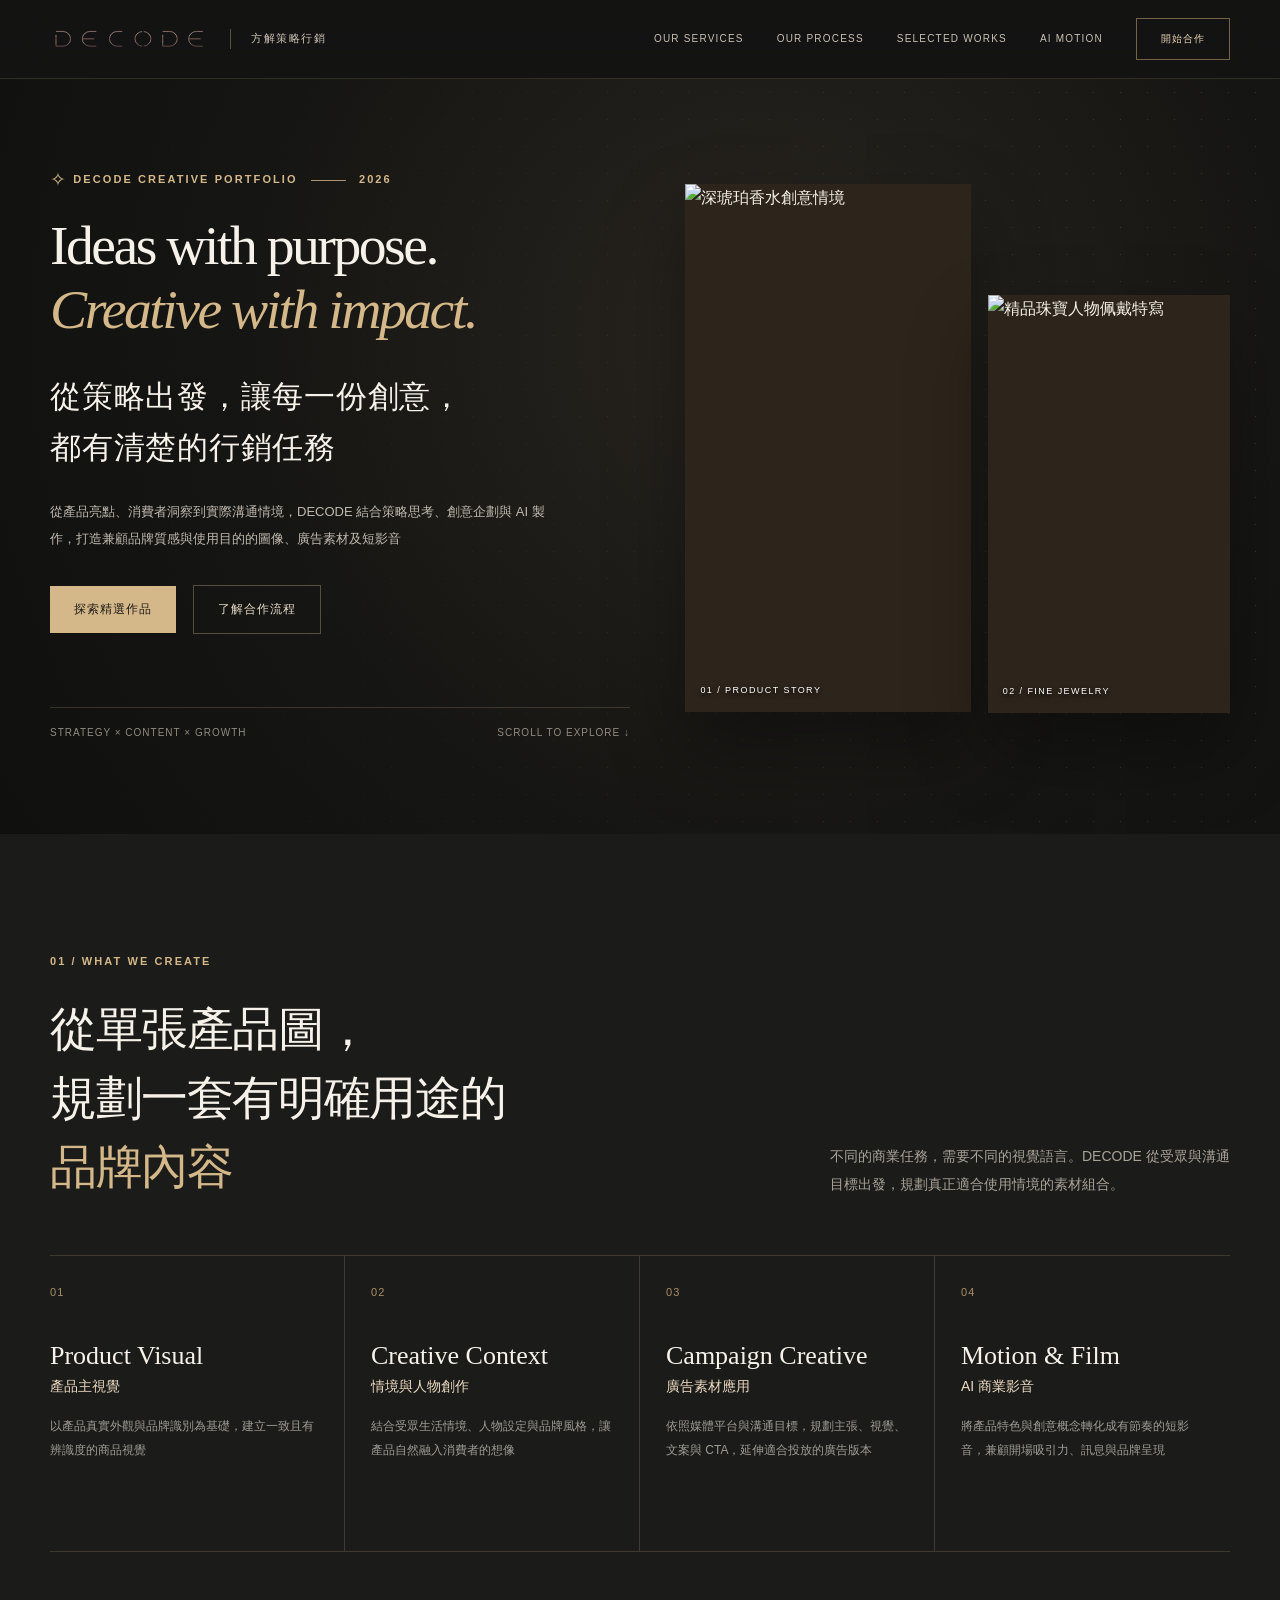
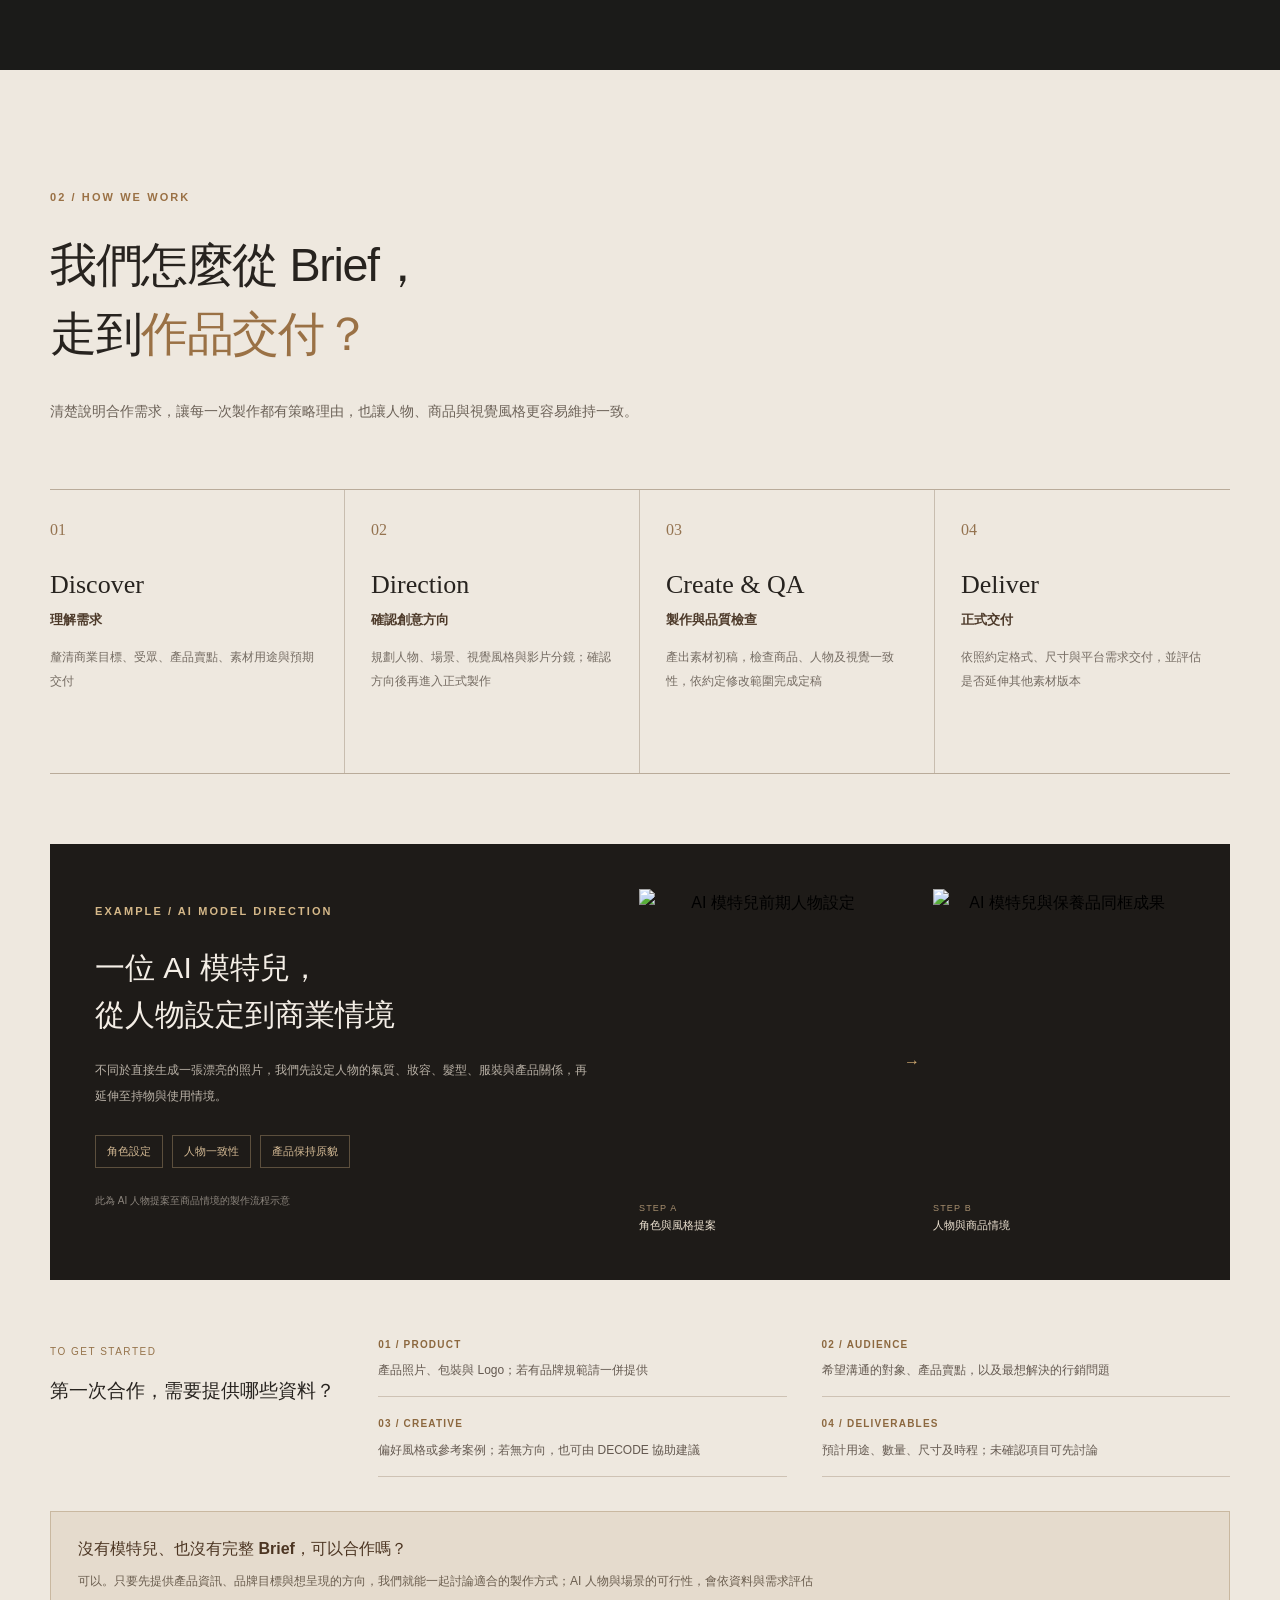
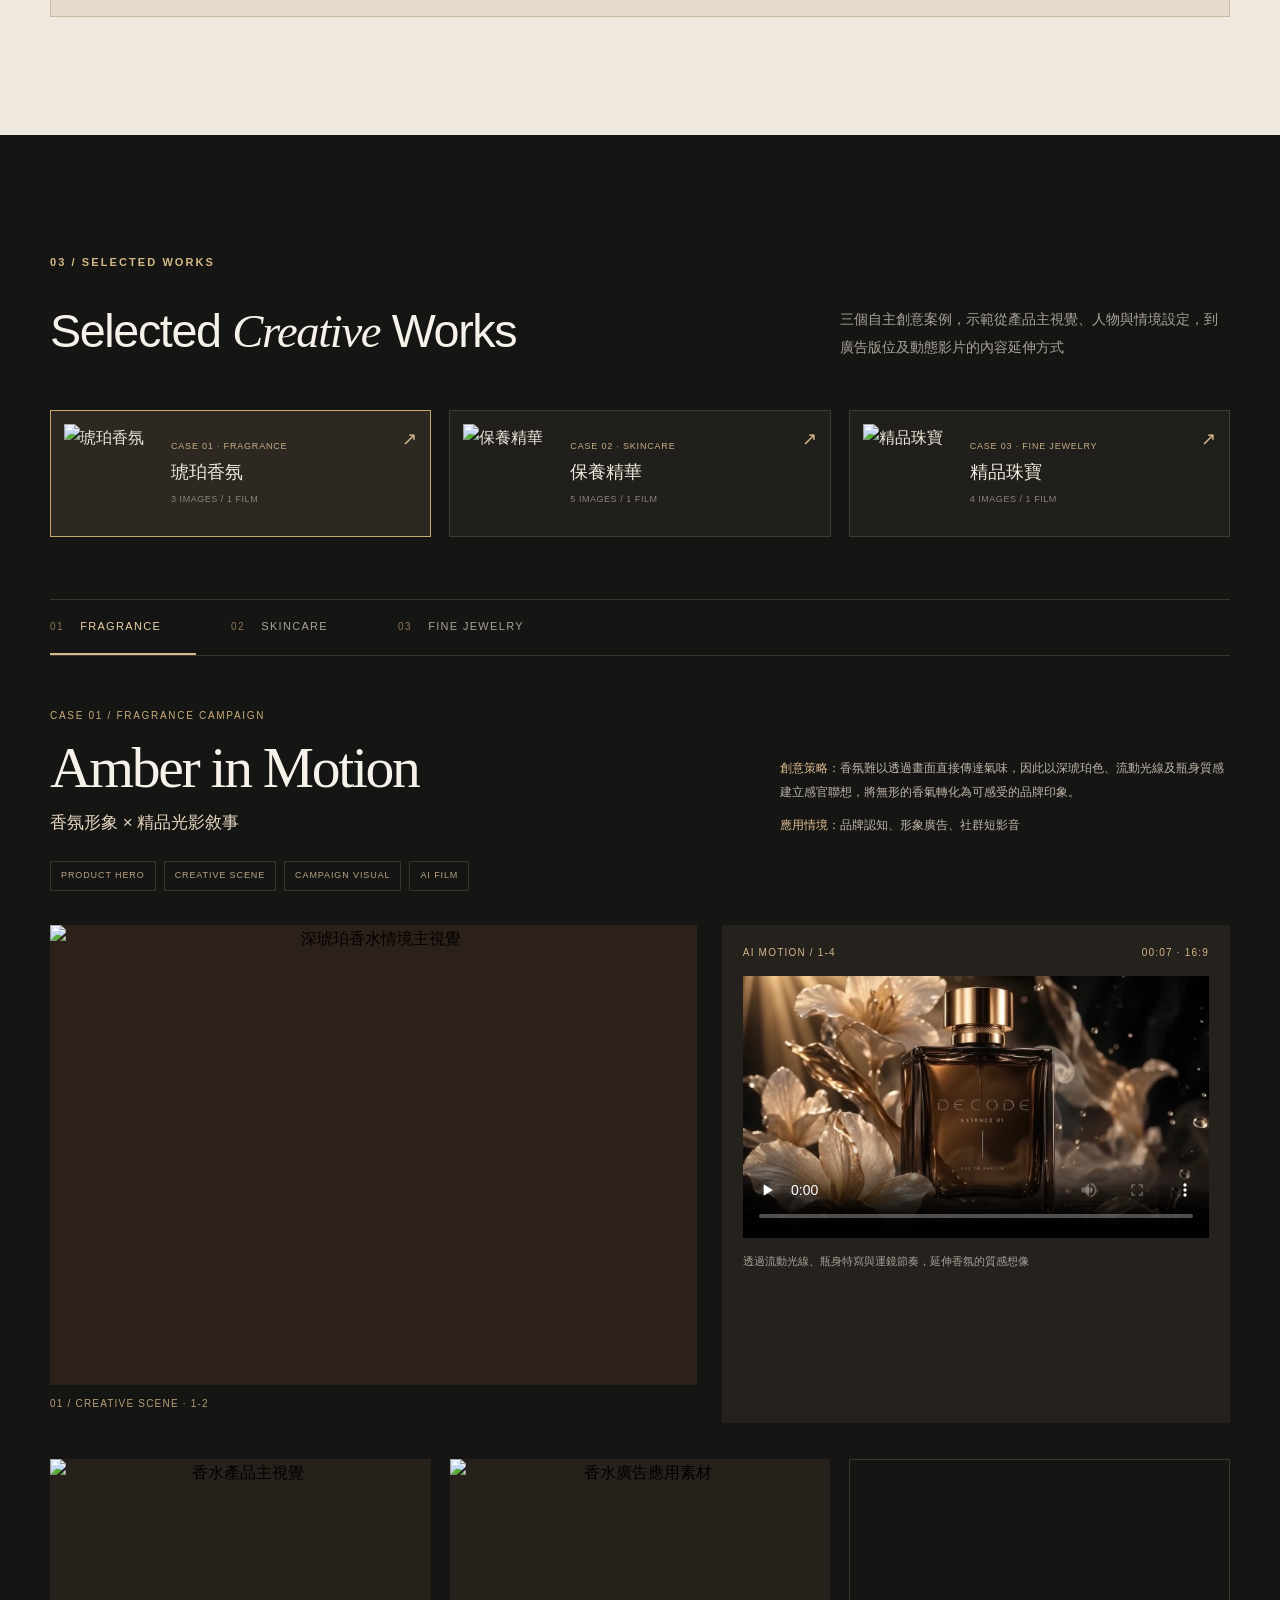
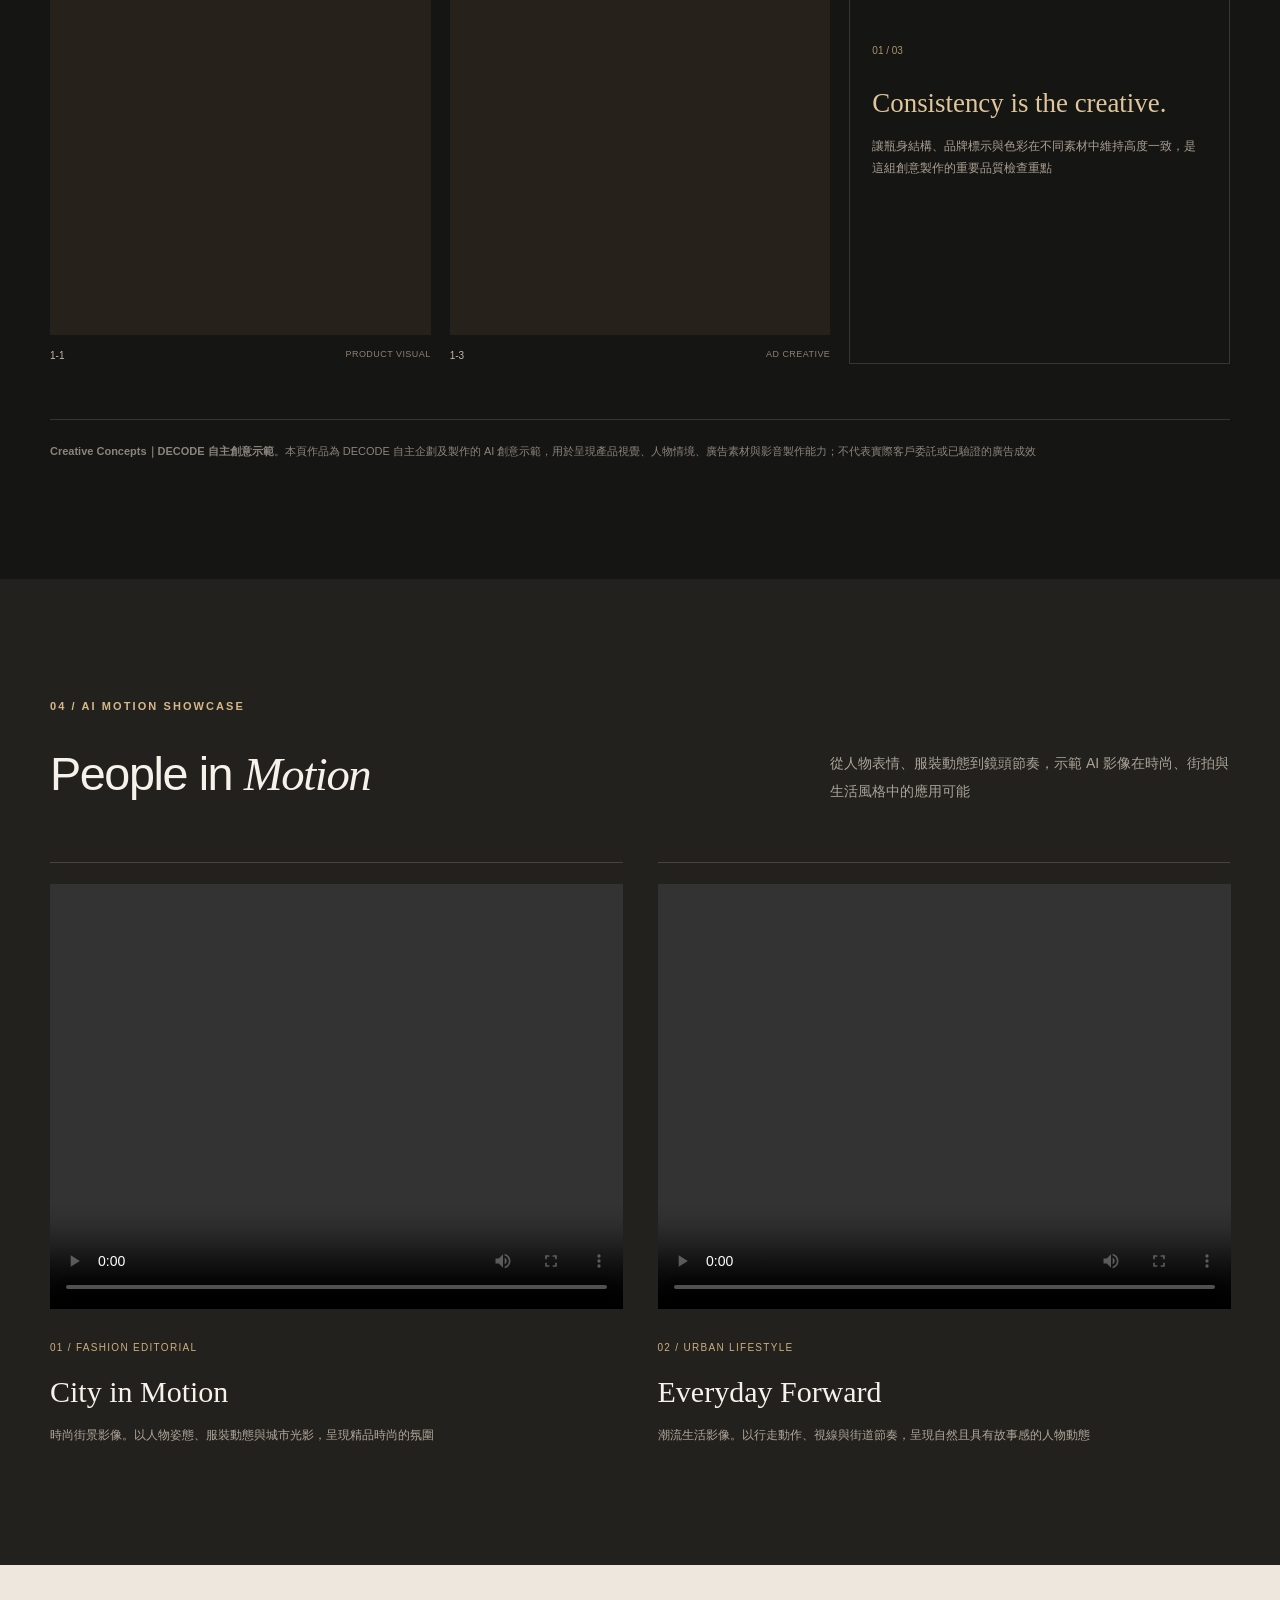
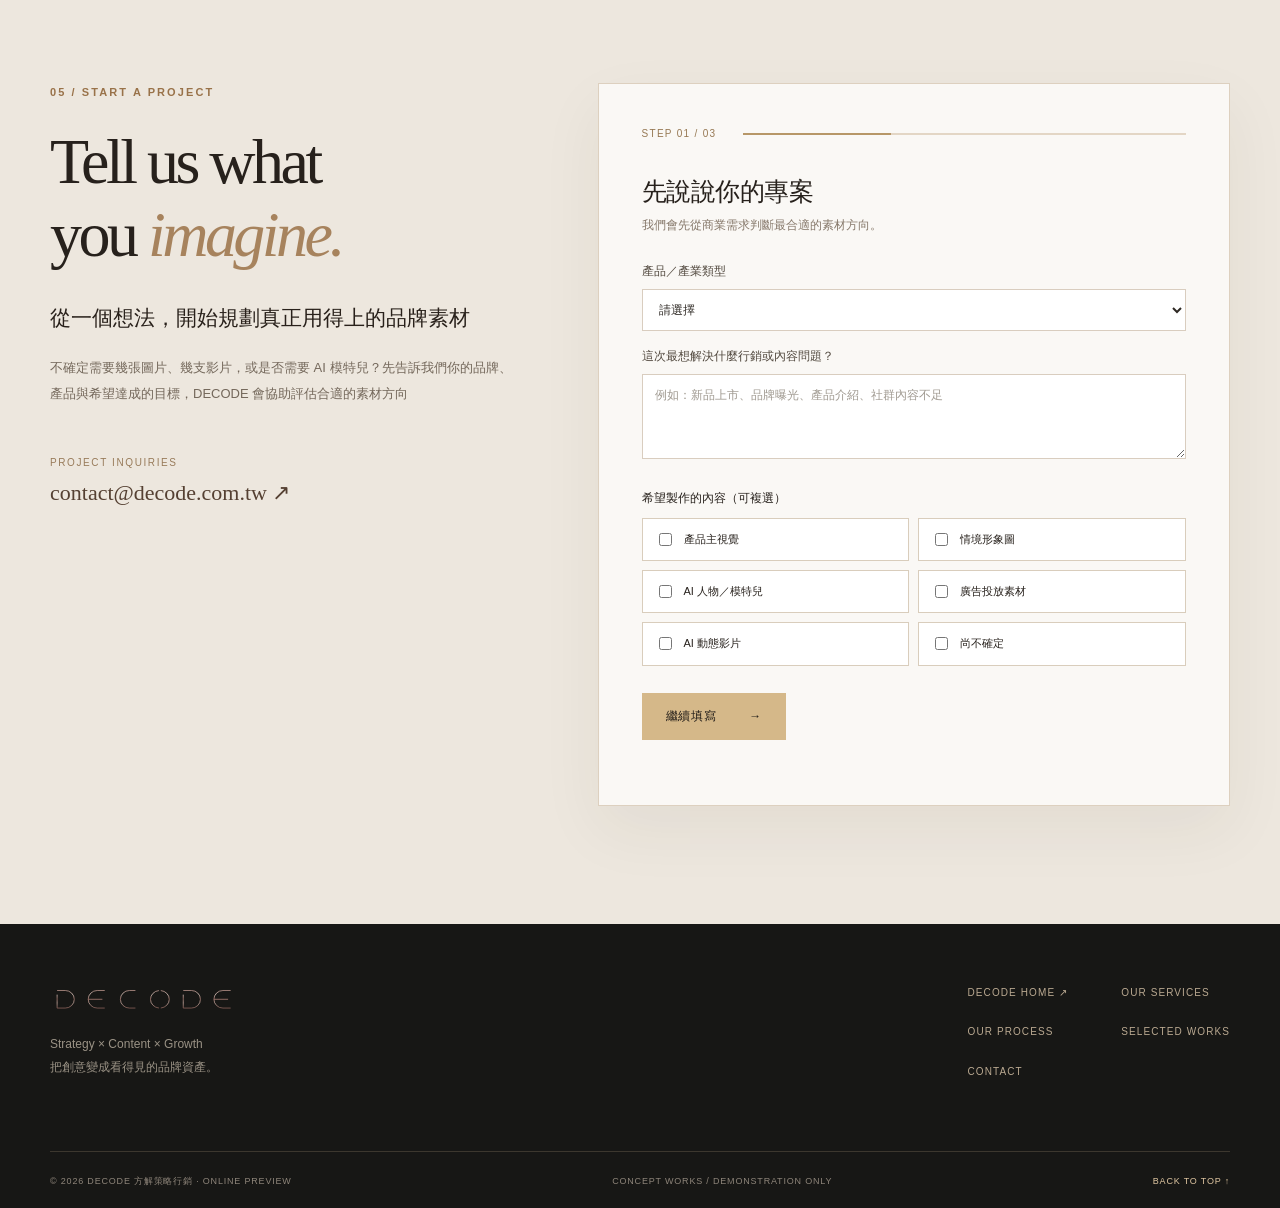
==== commit 62e8ed76: "Correct CASE 02 displayed asset indexes 2-4, 2-5 and 2-6 without changing media" ====
--- a/cases-preview/index.html
+++ b/cases-preview/index.html
@@ -153,13 +153,13 @@
       <article class="case-panel" id="panel-skincare" role="tabpanel" aria-labelledby="tab-skincare" data-case="skincare" hidden>
         <div class="case-head"><div><span class="case-index">CASE 02 / BEAUTY & SKINCARE</span><h3>A Moment for Yourself</h3><p class="case-zh">保養儀式 × 人物生活情境</p></div><div class="case-strategy"><p><strong>創意策略：</strong>從日常保養的情緒需求出發，以自然晨光、人物互動及真實產品呈現，將保養品與生活中的自我照顧時刻連結，建立親近且具有質感的產品印象。</p><p><strong>應用情境：</strong>品牌形象、產品溝通、社群影音</p></div></div>
         <div class="deliverables"><span>PRODUCT HERO</span><span>LIFESTYLE</span><span>AI MODEL</span><span>AD CREATIVE</span><span>AI FILM</span></div>
-        <div class="case-main-grid"><div class="case-primary-photo"><button data-lightbox data-src="https://d2ol7oe51mr4n9.cloudfront.net/user_3Jb85Thbp6wwOYRd5nIaoln4p3W/47b2d31a-29d8-475c-97b0-1dfb30aa85b6.png" data-title="2-5｜保養品人物手持商品"><img src="https://d2ol7oe51mr4n9.cloudfront.net/user_3Jb85Thbp6wwOYRd5nIaoln4p3W/47b2d31a-29d8-475c-97b0-1dfb30aa85b6.png" loading="lazy" alt="AI 模特兒手持保養精華"></button><p>01 / MODEL × PRODUCT · 2-5</p></div><div class="case-film"><div class="case-film-head"><span>AI MOTION / 2-7</span><span>00:15 · 16:9</span></div><video controls preload="none" playsinline poster="https://d2ol7oe51mr4n9.cloudfront.net/user_3Jb85Thbp6wwOYRd5nIaoln4p3W/e85549ed-440f-49ac-bd96-af2ec882af4c.png" aria-label="2-7 保養品影音"><source src="https://d2ol7oe51mr4n9.cloudfront.net/user_3Jb85Thbp6wwOYRd5nIaoln4p3W/8579a57e-ec7e-4e85-8548-f327619613e0.mp4" type="video/mp4">您的瀏覽器不支援影片播放。</video><p>以晨光、人物與精華液為主要視覺元素，呈現日常保養情境</p></div></div>
-        <div class="thumb-grid grid-5"><figure><button data-lightbox data-src="https://d2ol7oe51mr4n9.cloudfront.net/user_3Jb85Thbp6wwOYRd5nIaoln4p3W/a03b38ef-f0bd-40c6-80a4-2a57ff5cbea0.png" data-title="2-1｜保養品產品圖"><img src="https://d2ol7oe51mr4n9.cloudfront.net/user_3Jb85Thbp6wwOYRd5nIaoln4p3W/a03b38ef-f0bd-40c6-80a4-2a57ff5cbea0.png" loading="lazy" alt="精華液產品主視覺"></button><figcaption>2-1 <span>PRODUCT</span></figcaption></figure><figure><button data-lightbox data-src="https://d2ol7oe51mr4n9.cloudfront.net/user_3Jb85Thbp6wwOYRd5nIaoln4p3W/dd1edf6e-b174-4c17-ac8a-e357921ba453.png" data-title="2-2｜保養品產品情境"><img src="https://d2ol7oe51mr4n9.cloudfront.net/user_3Jb85Thbp6wwOYRd5nIaoln4p3W/dd1edf6e-b174-4c17-ac8a-e357921ba453.png" loading="lazy" alt="精華液情境視覺"></button><figcaption>2-2 <span>SCENE</span></figcaption></figure><figure><button data-lightbox data-src="https://d2ol7oe51mr4n9.cloudfront.net/user_3Jb85Thbp6wwOYRd5nIaoln4p3W/5fc4a059-afea-4cad-8f99-3a651294ebe7.png" data-title="2-6｜保養品人物保養情境"><img src="https://d2ol7oe51mr4n9.cloudfront.net/user_3Jb85Thbp6wwOYRd5nIaoln4p3W/5fc4a059-afea-4cad-8f99-3a651294ebe7.png" loading="lazy" alt="人物保養生活情境"></button><figcaption>2-6 <span>LIFESTYLE</span></figcaption></figure><figure><button data-lightbox data-src="https://d2ol7oe51mr4n9.cloudfront.net/user_3Jb85Thbp6wwOYRd5nIaoln4p3W/b57d889e-5b0f-4c0a-89fb-cf0f924d95a4.png" data-title="2-3｜保養品投廣素材"><img src="https://d2ol7oe51mr4n9.cloudfront.net/user_3Jb85Thbp6wwOYRd5nIaoln4p3W/b57d889e-5b0f-4c0a-89fb-cf0f924d95a4.png" loading="lazy" alt="精華液廣告投放素材"></button><figcaption>2-3 <span>CAMPAIGN</span></figcaption></figure><figure class="story-copy"><span class="story-count">02 / 03</span><h4>Human first, product always.</h4><p>從角色設定延伸至人物持物與生活情境，並在製作過程核對瓶身比例、標示與人物一致性</p></figure></div>
+        <div class="case-main-grid"><div class="case-primary-photo"><button data-lightbox data-src="https://d2ol7oe51mr4n9.cloudfront.net/user_3Jb85Thbp6wwOYRd5nIaoln4p3W/47b2d31a-29d8-475c-97b0-1dfb30aa85b6.png" data-title="2-4｜保養品人物手持商品"><img src="https://d2ol7oe51mr4n9.cloudfront.net/user_3Jb85Thbp6wwOYRd5nIaoln4p3W/47b2d31a-29d8-475c-97b0-1dfb30aa85b6.png" loading="lazy" alt="AI 模特兒手持保養精華"></button><p>01 / MODEL × PRODUCT · 2-4</p></div><div class="case-film"><div class="case-film-head"><span>AI MOTION / 2-6</span><span>00:15 · 16:9</span></div><video controls preload="none" playsinline poster="https://d2ol7oe51mr4n9.cloudfront.net/user_3Jb85Thbp6wwOYRd5nIaoln4p3W/e85549ed-440f-49ac-bd96-af2ec882af4c.png" aria-label="2-6 保養品影音"><source src="https://d2ol7oe51mr4n9.cloudfront.net/user_3Jb85Thbp6wwOYRd5nIaoln4p3W/8579a57e-ec7e-4e85-8548-f327619613e0.mp4" type="video/mp4">您的瀏覽器不支援影片播放。</video><p>以晨光、人物與精華液為主要視覺元素，呈現日常保養情境</p></div></div>
+        <div class="thumb-grid grid-5"><figure><button data-lightbox data-src="https://d2ol7oe51mr4n9.cloudfront.net/user_3Jb85Thbp6wwOYRd5nIaoln4p3W/a03b38ef-f0bd-40c6-80a4-2a57ff5cbea0.png" data-title="2-1｜保養品產品圖"><img src="https://d2ol7oe51mr4n9.cloudfront.net/user_3Jb85Thbp6wwOYRd5nIaoln4p3W/a03b38ef-f0bd-40c6-80a4-2a57ff5cbea0.png" loading="lazy" alt="精華液產品主視覺"></button><figcaption>2-1 <span>PRODUCT</span></figcaption></figure><figure><button data-lightbox data-src="https://d2ol7oe51mr4n9.cloudfront.net/user_3Jb85Thbp6wwOYRd5nIaoln4p3W/dd1edf6e-b174-4c17-ac8a-e357921ba453.png" data-title="2-2｜保養品產品情境"><img src="https://d2ol7oe51mr4n9.cloudfront.net/user_3Jb85Thbp6wwOYRd5nIaoln4p3W/dd1edf6e-b174-4c17-ac8a-e357921ba453.png" loading="lazy" alt="精華液情境視覺"></button><figcaption>2-2 <span>SCENE</span></figcaption></figure><figure><button data-lightbox data-src="https://d2ol7oe51mr4n9.cloudfront.net/user_3Jb85Thbp6wwOYRd5nIaoln4p3W/5fc4a059-afea-4cad-8f99-3a651294ebe7.png" data-title="2-5｜保養品人物保養情境"><img src="https://d2ol7oe51mr4n9.cloudfront.net/user_3Jb85Thbp6wwOYRd5nIaoln4p3W/5fc4a059-afea-4cad-8f99-3a651294ebe7.png" loading="lazy" alt="人物保養生活情境"></button><figcaption>2-5 <span>LIFESTYLE</span></figcaption></figure><figure><button data-lightbox data-src="https://d2ol7oe51mr4n9.cloudfront.net/user_3Jb85Thbp6wwOYRd5nIaoln4p3W/b57d889e-5b0f-4c0a-89fb-cf0f924d95a4.png" data-title="2-3｜保養品投廣素材"><img src="https://d2ol7oe51mr4n9.cloudfront.net/user_3Jb85Thbp6wwOYRd5nIaoln4p3W/b57d889e-5b0f-4c0a-89fb-cf0f924d95a4.png" loading="lazy" alt="精華液廣告投放素材"></button><figcaption>2-3 <span>CAMPAIGN</span></figcaption></figure><figure class="story-copy"><span class="story-count">02 / 03</span><h4>Human first, product always.</h4><p>從角色設定延伸至人物持物與生活情境，並在製作過程核對瓶身比例、標示與人物一致性</p></figure></div>
       </article>
       <article class="case-panel" id="panel-jewelry" role="tabpanel" aria-labelledby="tab-jewelry" data-case="jewelry" hidden>
         <div class="case-head"><div><span class="case-index">CASE 03 / FINE JEWELRY</span><h3>Everyday Elegance</h3><p class="case-zh">珠寶細節 × 日常精品穿搭</p></div><div class="case-strategy"><p><strong>創意策略：</strong>透過寶石細節、金屬光澤與人物佩戴情境，結合產品價值感和穿搭想像，使珠寶不只是一件精緻商品，也是日常風格的一部分。</p><p><strong>應用情境：</strong>商品展示、精品形象、廣告素材</p></div></div>
         <div class="deliverables"><span>JEWELRY DETAIL</span><span>EDITORIAL SCENE</span><span>MODEL STYLING</span><span>AD CREATIVE</span><span>AI FILM</span></div>
-        <div class="case-main-grid jewelry-layout"><div class="case-primary-photo"><button data-lightbox data-src="https://d2ol7oe51mr4n9.cloudfront.net/user_3Jb85Thbp6wwOYRd5nIaoln4p3W/a7b4a59f-0c3b-477f-a677-2d8c60a0c71b.png" data-title="3-3｜精品珠寶人物佩戴"><img src="https://d2ol7oe51mr4n9.cloudfront.net/user_3Jb85Thbp6wwOYRd5nIaoln4p3W/a7b4a59f-0c3b-477f-a677-2d8c60a0c71b.png" loading="lazy" alt="模特兒佩戴精緻圓形鑽石項鍊"></button><p>01 / FASHION EDITORIAL · 3-3</p></div><div class="case-film"><div class="case-film-head"><span>AI MOTION / 3-5</span><span>00:15 · 16:9</span></div><video class="landscape-film" controls preload="none" playsinline poster="assets/jewelry-16x9-poster.jpg" aria-label="3-5 精品珠寶影音"><source src="https://d2ol7oe51mr4n9.cloudfront.net/user_3Jb85Thbp6wwOYRd5nIaoln4p3W/142de934-e726-495b-a077-1658518e1c75.mp4" type="video/mp4">您的瀏覽器不支援影片播放。</video><p>以寶石光影與人物佩戴情境呈現珠寶細節，製作時重視吊墜輪廓、金屬色澤與比例檢查</p></div></div>
+        <div class="case-main-grid jewelry-layout"><div class="case-primary-photo"><button data-lightbox data-src="https://d2ol7oe51mr4n9.cloudfront.net/user_3Jb85Thbp6wwOYRd5nIaoln4p3W/a7b4a59f-0c3b-477f-a677-2d8c60a0c71b.png" data-title="3-3｜精品珠寶人物佩戴"><img src="https://d2ol7oe51mr4n9.cloudfront.net/user_3Jb85Thbp6wwOYRd5nIaoln4p3W/a7b4a59f-0c3b-477f-a677-2d8c60a0c71b.png" loading="lazy" alt="模特兒佩戴精緻圓形鑽石項鍊"></button><p>01 / FASHION EDITORIAL · 3-3</p></div><div class="case-film"><div class="case-film-head"><span>AI MOTION / 3-5</span><span>00:15 · 16:9</span></div><video class="landscape-film" controls preload="none" playsinline poster="assets/jewelry-16x9-poster.jpg?v=4s-20261028" aria-label="3-5 精品珠寶影音"><source src="https://d2ol7oe51mr4n9.cloudfront.net/user_3Jb85Thbp6wwOYRd5nIaoln4p3W/142de934-e726-495b-a077-1658518e1c75.mp4" type="video/mp4">您的瀏覽器不支援影片播放。</video><p>以寶石光影與人物佩戴情境呈現珠寶細節，製作時重視吊墜輪廓、金屬色澤與比例檢查</p></div></div>
         <div class="thumb-grid grid-4"><figure><button data-lightbox data-src="https://d2ol7oe51mr4n9.cloudfront.net/user_3Jb85Thbp6wwOYRd5nIaoln4p3W/71642154-93fa-474f-a016-6ac15cf8c620.png" data-title="3-1｜精品產品圖"><img src="https://d2ol7oe51mr4n9.cloudfront.net/user_3Jb85Thbp6wwOYRd5nIaoln4p3W/71642154-93fa-474f-a016-6ac15cf8c620.png" loading="lazy" alt="圓形鑽石吊墜項鍊產品圖"></button><figcaption>3-1 <span>PRODUCT</span></figcaption></figure><figure><button data-lightbox data-src="https://d2ol7oe51mr4n9.cloudfront.net/user_3Jb85Thbp6wwOYRd5nIaoln4p3W/8cdba0c2-c424-4579-9d57-7c8dfcfcefc1.png" data-title="3-2｜精品產品情境"><img src="https://d2ol7oe51mr4n9.cloudfront.net/user_3Jb85Thbp6wwOYRd5nIaoln4p3W/8cdba0c2-c424-4579-9d57-7c8dfcfcefc1.png" loading="lazy" alt="珠寶放置在金色器皿上的情境"></button><figcaption>3-2 <span>EDITORIAL</span></figcaption></figure><figure><button data-lightbox data-src="https://d2ol7oe51mr4n9.cloudfront.net/user_3Jb85Thbp6wwOYRd5nIaoln4p3W/f66cf9b7-020c-4c72-8834-8194c2168fb8.png" data-title="3-4｜精品投廣素材"><img src="https://d2ol7oe51mr4n9.cloudfront.net/user_3Jb85Thbp6wwOYRd5nIaoln4p3W/f66cf9b7-020c-4c72-8834-8194c2168fb8.png" loading="lazy" alt="珠寶模特兒投廣素材"></button><figcaption>3-4 <span>CAMPAIGN</span></figcaption></figure><figure class="story-copy"><span class="story-count">03 / 03</span><h4>Details speak luxury.</h4><p>珠寶視覺重視材質、寶石細節與真實佩戴比例；精緻的產品呈現，比堆疊特效更能傳遞價值</p></figure></div>
       </article>
     </div>
